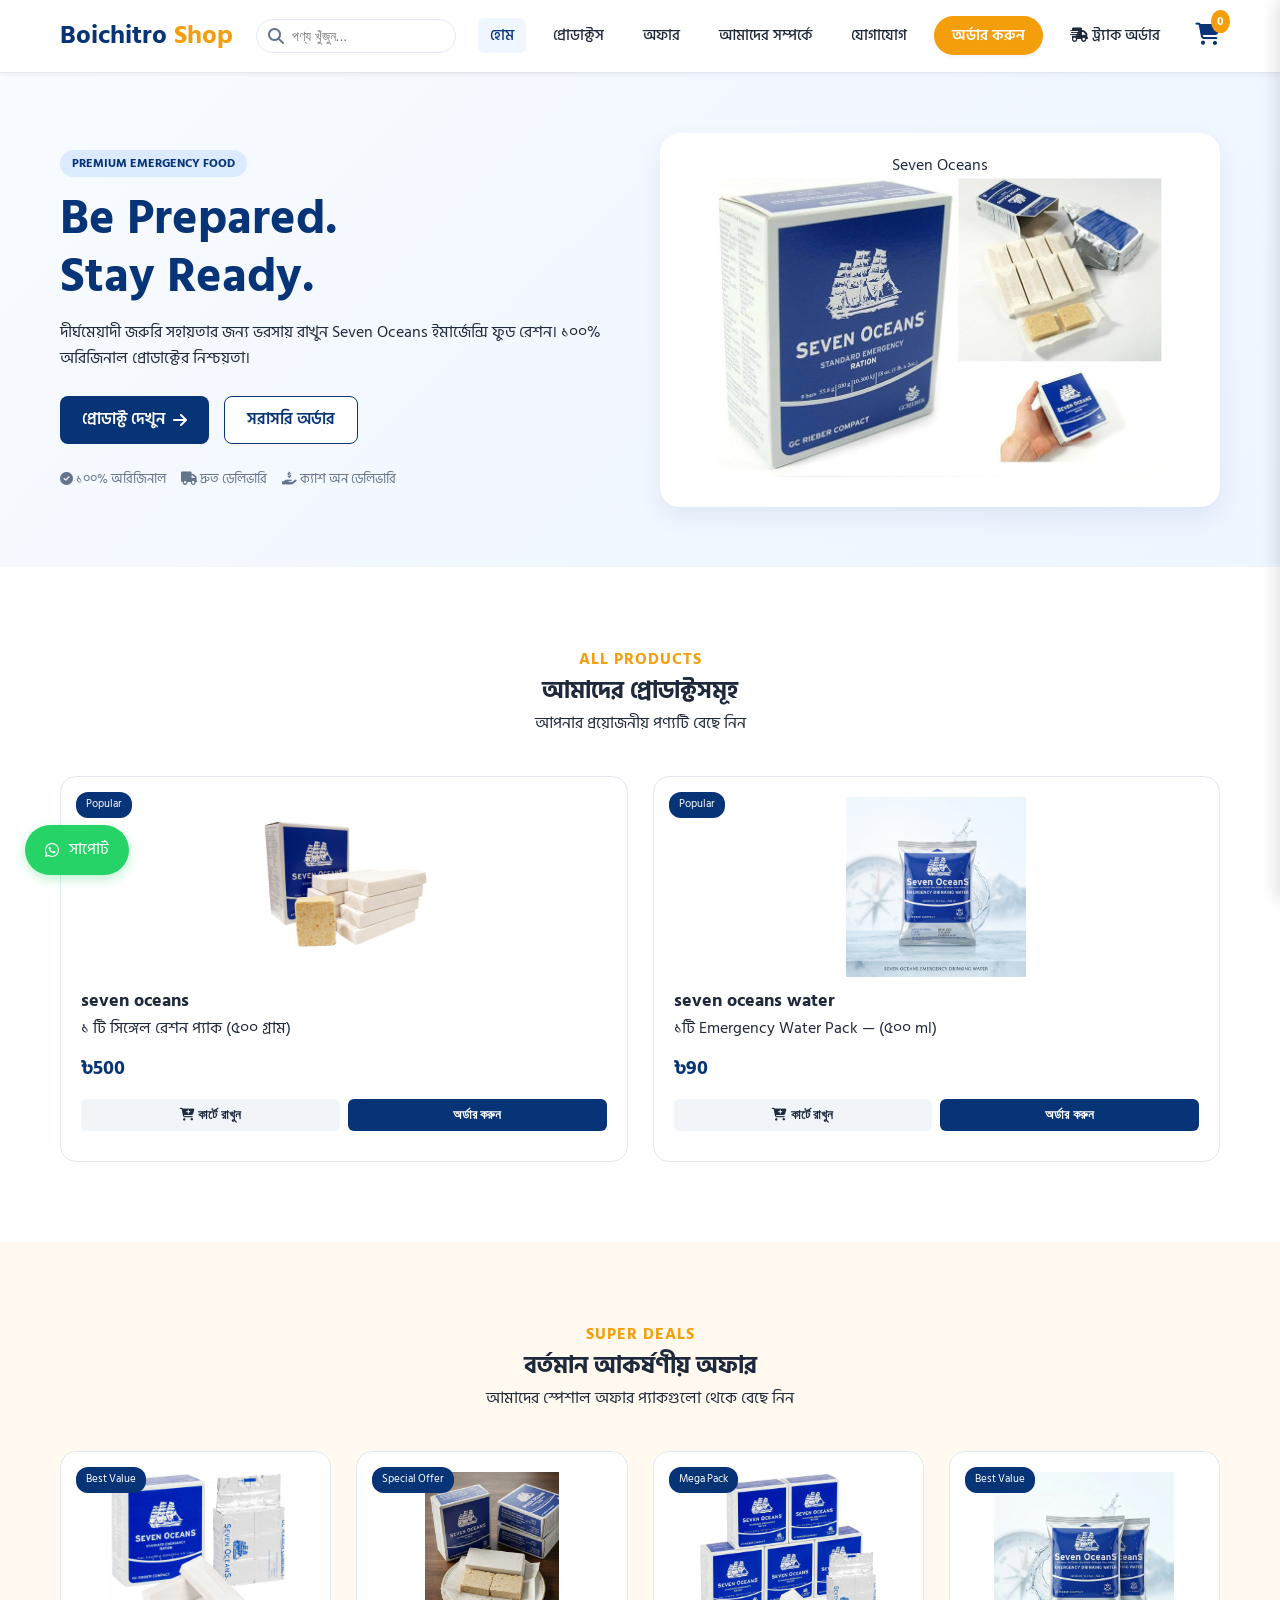
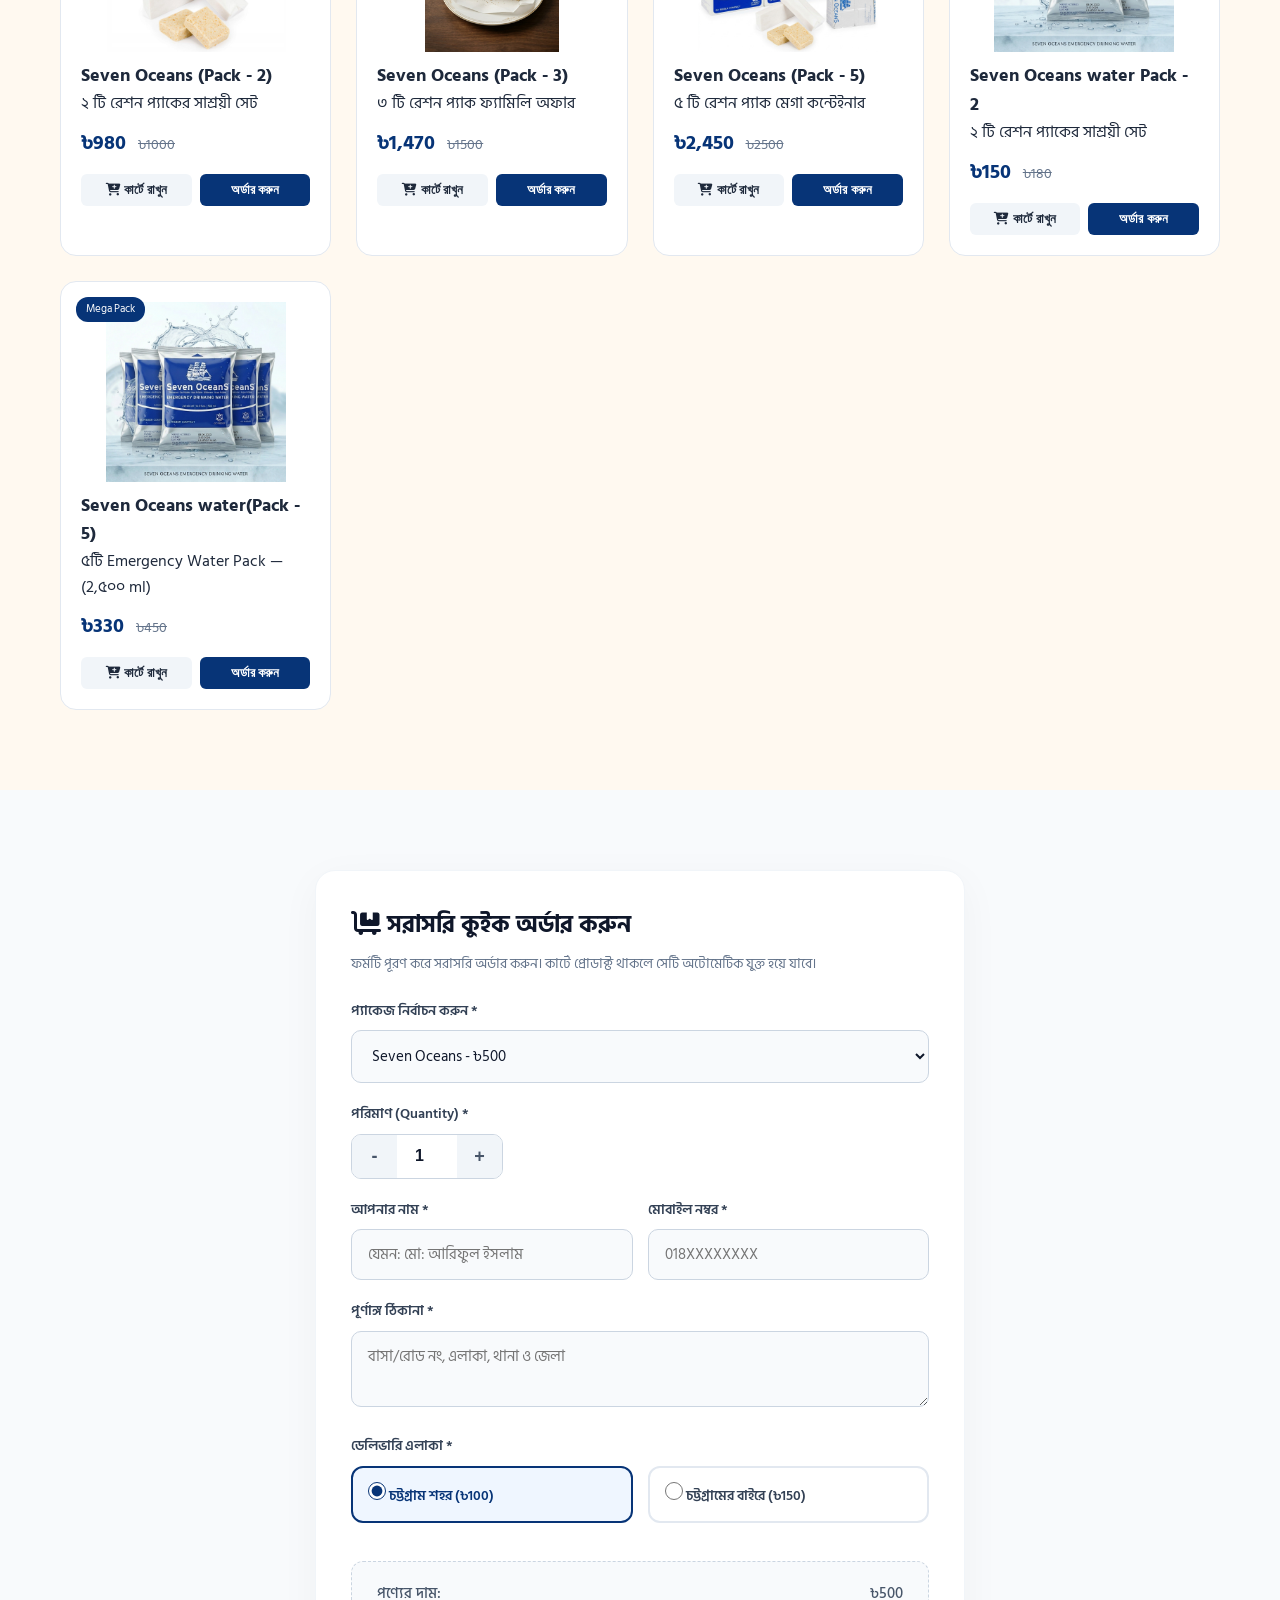
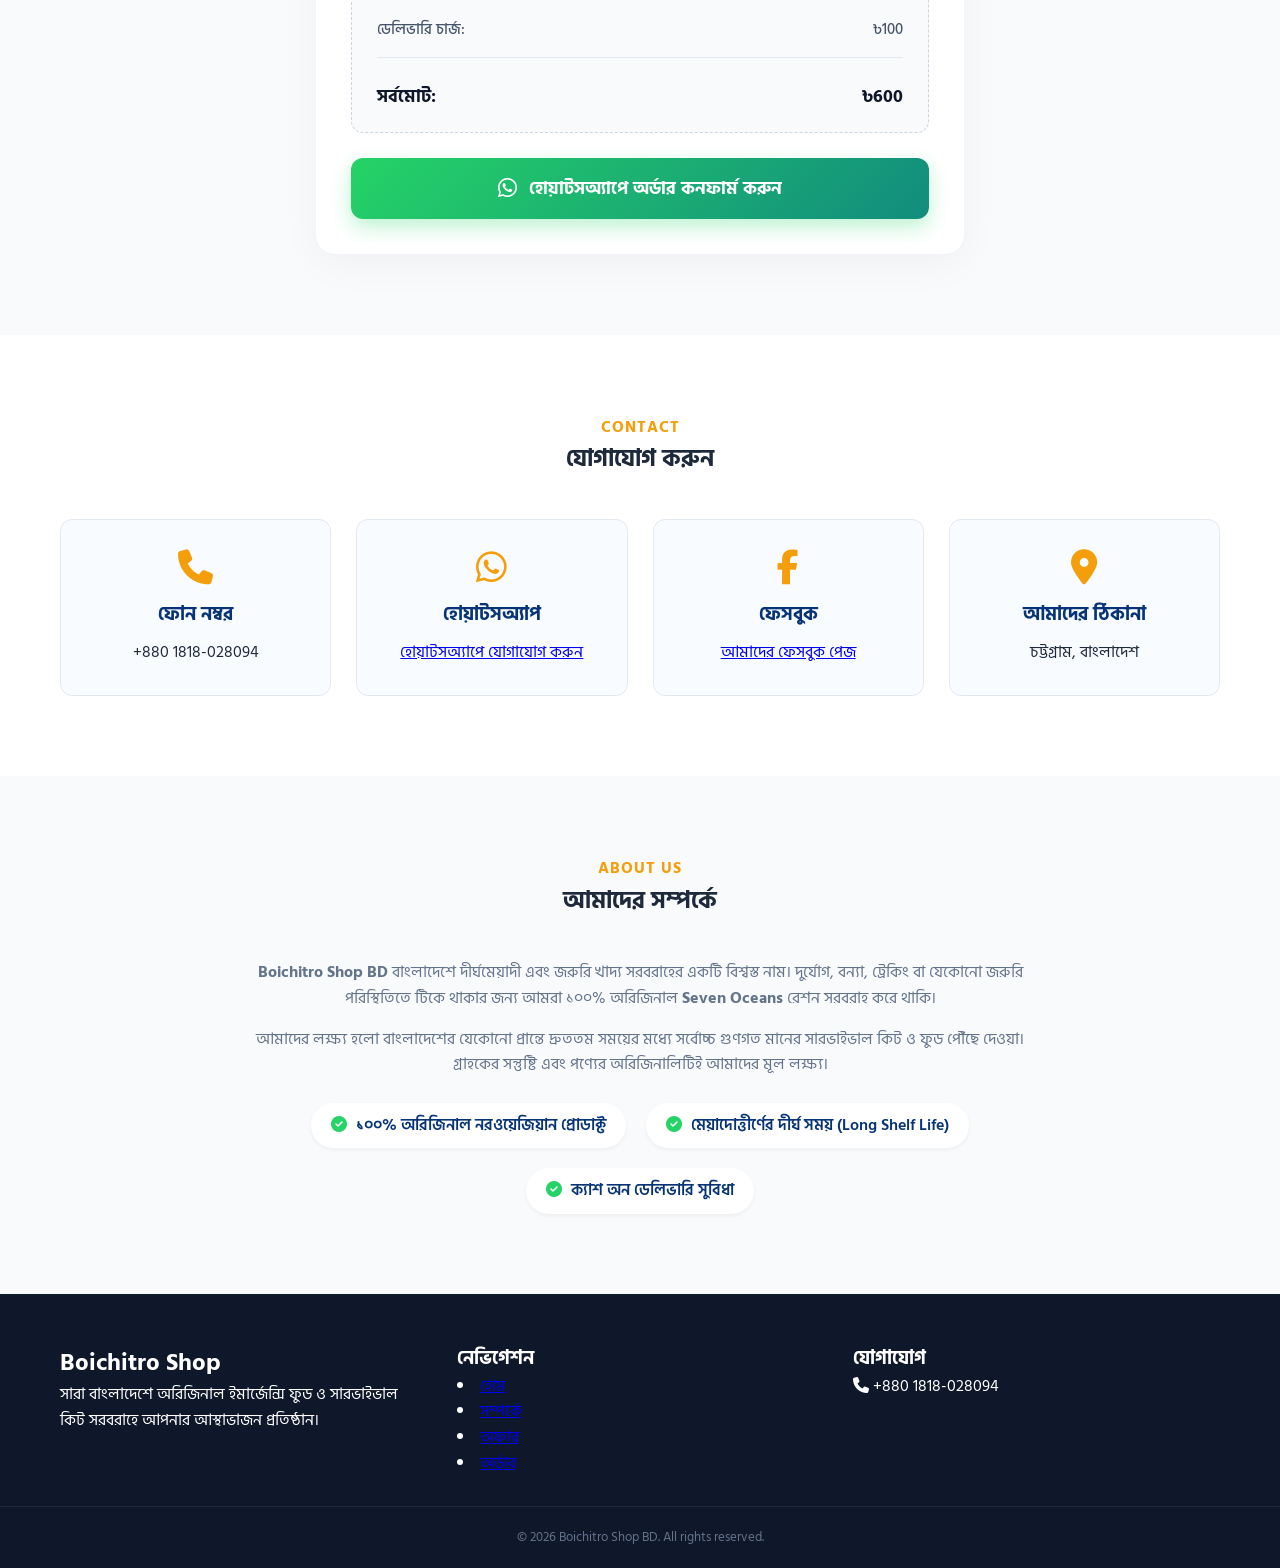
==== index.html @ 6ebee3ed "Add files via upload" ====
<!DOCTYPE html>
<html lang="bn">
<head>
    <!-- Favicon (ব্রাউজার ট্যাব আইকন) -->
    <link rel="icon" type="image/png" href="image/favicon.png">

    <meta charset="UTF-8">
    <meta name="viewport" content="width=device-width, initial-scale=1.0">
    <title>Boichitro Shop BD | Premium Emergency Food Rations</title>
    
    <link rel="preconnect" href="https://fonts.googleapis.com">
    <link rel="preconnect" href="https://fonts.gstatic.com" crossorigin>
    <link href="https://fonts.googleapis.com/css2?family=Hind+Siliguri:wght@400;500;600;700&family=Poppins:wght@400;500;600;700&display=swap" rel="stylesheet">
    <link rel="stylesheet" href="https://cdnjs.cloudflare.com/ajax/libs/font-awesome/6.4.0/css/all.min.css">
    
    <link rel="stylesheet" href="style.css">
    <script src="script.js" defer></script>
</head>
<body>



    <!-- Header / Navbar -->
    <header class="header">
        <div class="container header-container">
            <div class="logo">
                <a href="#home">Boichitro <span>Shop</span></a>
            </div>

            

            <div class="search-box">
                <i class="fa-solid fa-magnifying-glass"></i>
                <input type="text" id="searchInput" placeholder="পণ্য খুঁজুন...">
            </div>

            <nav class="navbar" id="navbar">
                <a href="#home" class="nav-link active">হোম</a>
                <a href="#products" class="nav-link">প্রোডাক্টস</a>
                <a href="#offers" class="nav-link">অফার</a> <!-- NEW MENU ADDED -->
                <a href="#about" class="nav-link">আমাদের সম্পর্কে</a>
                <a href="#contact" class="nav-link">যোগাযোগ</a>
                <a href="#order" class="nav-link highlight">অর্ডার করুন</a>
                <a href="#" id="trackNavBtn" class="nav-link"><i class="fa-solid fa-truck-fast"></i> ট্র্যাক অর্ডার</a>
            </nav>

            <div class="header-actions">
                <div class="cart-icon" id="cartIcon">
                    <i class="fa-solid fa-cart-shopping"></i>
                    <span class="cart-badge" id="cartBadge">0</span>
                </div>
                <button class="mobile-toggle" id="menuBtn">
                    <i class="fa-solid fa-bars"></i>
                </button>
            </div>
        </div>
    </header>






    <!-- Hero Section -->
    <section id="home" class="hero-section">
        <div class="container hero-container">
            <div class="hero-text">
                <span class="badge badge-primary">PREMIUM EMERGENCY FOOD</span>
                <h1>Be Prepared.<br>Stay Ready.</h1>
                <p>দীর্ঘমেয়াদী জরুরি সহায়তার জন্য ভরসায় রাখুন Seven Oceans ইমার্জেন্সি ফুড রেশন। ১০০% অরিজিনাল প্রোডাক্টের নিশ্চয়তা।</p>
                
                <div class="hero-btns">
                    <a href="#products" class="btn btn-primary">প্রোডাক্ট দেখুন <i class="fa-solid fa-arrow-right"></i></a>
                    <a href="#order" class="btn btn-secondary">সরাসরি অর্ডার</a>
                </div>
                <div class="hero-features">
                    <div class="feature-tag"><i class="fa-solid fa-circle-check"></i> ১০০% অরিজিনাল</div>
                    <div class="feature-tag"><i class="fa-solid fa-truck"></i> দ্রুত ডেলিভারি</div>
                    <div class="feature-tag"><i class="fa-solid fa-hand-holding-dollar"></i> ক্যাশ অন ডেলিভারি</div>
                </div>
            </div>
            <div class="hero-slider-box">
                <div class="slider-wrapper">
                    <span class="product-tag">Seven Oceans</span>
                    <img src="image/Seven Oceans2.jpg" alt="Seven Oceans Emergency Food" id="sliderImg">
                </div>
            </div>
        </div>
    </section>








    <!-- Products Section -->
    <section id="products" class="products-section">
        <div class="container">
            <div class="section-title">
                <span class="sub-title">ALL PRODUCTS</span>
                <h2>আমাদের প্রোডাক্টসমূহ</h2>
                <p>আপনার প্রয়োজনীয় পণ্যটি বেছে নিন</p>
            </div>

            <div class="products-grid" id="productsGrid">



                <!-- Original Products -->
            
                <div class="product-card" data-id="1" data-name=" Seven Oceans " data-price="500">
                    <span class="card-badge">Popular</span>

                    <div class="product-img">
                        <img src="image/Seven Oceans.jpg" alt="Pack 1">
                    </div>
            
                    <div class="product-details">
                        <h3>seven oceans </h3>
                        <p class="desc"> ১ টি সিঙ্গেল রেশন প্যাক (৫০০ গ্রাম)</p>

                        <div class="price-box">
                            <span class="price">৳500</span>
                        </div>

                        <div class="card-actions">
                            <button class="btn-add-cart"><i class="fa-solid fa-cart-plus"></i> কার্টে রাখুন</button>
                            <button class="btn-buy-now">অর্ডার করুন</button>
                        </div>

                    </div>
                </div> 
            




                <!-- ১. data-price="এখানে দাম দিন" (এটি কোড বোঝার জন্য) -->
                <div class="product-card" data-id="5" data-name="seven oceans water" data-price="90">


                    <span class="card-badge">Popular</span>
                    <div class="product-img">
                    <img src="image/Seven_Oceans_emergency_water.jpeg" alt="Pack 1">
                    </div>

                
                    <div class="product-details">
                        <h3>seven oceans water</h3>
                        <p class="desc"> ১টি Emergency Water Pack — (৫০০ ml) </p>
                        <div class="price-box">

                     
                    
                    <div class="price-box">
                        <!-- ২. এখানে দাম দিন (এটি কাস্টমার দেখবে) -->
                        <span class="price">৳90</span> 
                    </div>

                    <div class="card-actions">
                            <button class="btn-add-cart"><i class="fa-solid fa-cart-plus"></i> কার্টে রাখুন</button>
                            <button class="btn-buy-now">অর্ডার করুন</button>
                    </div>
            
                </div>



            </div>
        </div>
    </section>







    <!-- NEW SECTION: OFFERS -->
    <section id="offers" class="products-section offers-bg">
        <div class="container">
            <div class="section-title">
                <span class="sub-title">SUPER DEALS</span>
                <h2>বর্তমান আকর্ষণীয় অফার</h2>
                <p>আমাদের স্পেশাল অফার প্যাকগুলো থেকে বেছে নিন</p>
            </div>
            
            <div class="products-grid">




              <!-- Pack 2 -->
                <div class="product-card" data-id="2" data-name="Seven Oceans (Pack - 2)" data-price="980">
                    <span class="card-badge badge-sale">Best Value</span>
                    <div class="product-img">
                        <img src="image/Seven Oceans1.jpg" alt="Pack 2">
                    </div>
                    <div class="product-details">
                        <h3>Seven Oceans (Pack - 2)</h3>
                        <p class="desc">২ টি রেশন প্যাকের সাশ্রয়ী সেট</p>
                        <div class="price-box">
                            <span class="price">৳980</span>
                            <span class="old-price">৳1000</span>
                        </div>
                        <div class="card-actions">
                            <button class="btn-add-cart"><i class="fa-solid fa-cart-plus"></i> কার্টে রাখুন</button>
                            <button class="btn-buy-now">অর্ডার করুন</button>
                        </div>
                    </div>
                </div>


                  <!-- Pack 3 -->
                <div class="product-card" data-id="3" data-name="Seven Oceans (Pack - 3)" data-price="1470">
                    <span class="card-badge">Special Offer</span>
                    <div class="product-img">
                        <img src="image/Seven Oceans3.jpeg" alt="Pack 3">
                    </div>
                    <div class="product-details">
                        <h3>Seven Oceans (Pack - 3)</h3>
                        <p class="desc">৩ টি রেশন প্যাক ফ্যামিলি অফার</p>
                        <div class="price-box">
                            <span class="price">৳1,470</span>
                            <span class="old-price">৳1500</span>
                        </div>
                        <div class="card-actions">
                            <button class="btn-add-cart"><i class="fa-solid fa-cart-plus"></i> কার্টে রাখুন</button>
                            <button class="btn-buy-now">অর্ডার করুন</button>
                        </div>
                    </div>
                </div>



                    <!-- Pack 5 -->
                <div class="product-card" data-id="4" data-name="Seven Oceans (Pack - 5)" data-price="2450">
                    <span class="card-badge badge-mega">Mega Pack</span>
                    <div class="product-img">
                        <img src="image/Seven Oceans(Pack - 5).jpeg" alt="Pack 5">
                    </div>
                    <div class="product-details">
                        <h3>Seven Oceans (Pack - 5)</h3>
                        <p class="desc">৫ টি রেশন প্যাক মেগা কন্টেইনার</p>
                        <div class="price-box">
                            <span class="price">৳2,450</span>
                            <span class="old-price">৳2500</span>
                        </div>
                        <div class="card-actions">
                            <button class="btn-add-cart"><i class="fa-solid fa-cart-plus"></i> কার্টে রাখুন</button>
                            <button class="btn-buy-now">অর্ডার করুন</button>
                        </div>
                    </div>
                </div>






                <!-- watar Pack 2 -->
                <div class="product-card" data-id="2" data-name="Seven Oceans water (Pack - 2)" data-price="150">
                    <span class="card-badge badge-sale">Best Value</span>
                    <div class="product-img">
                        <img src="image/Seven Oceans water Pack - 2.jpeg" alt="Pack 2">
                    </div>
                    <div class="product-details">
                        <h3>Seven Oceans water Pack - 2</h3>
                        <p class="desc">২ টি রেশন প্যাকের সাশ্রয়ী সেট</p>
                        <div class="price-box">
                            <span class="price">৳150</span>
                            <span class="old-price">৳180</span>
                        </div>
                        <div class="card-actions">
                            <button class="btn-add-cart"><i class="fa-solid fa-cart-plus"></i> কার্টে রাখুন</button>
                            <button class="btn-buy-now">অর্ডার করুন</button>
                        </div>
                    </div>
                </div>
                



                  <!-- water Pack 5 -->
                <div class="product-card" data-id="4" data-name="Seven Oceans water(Pack - 5)" data-price="330">
                    <span class="card-badge badge-mega">Mega Pack</span>
                    <div class="product-img">
                        <img src="image/Seven Oceans water(Pack - 5).jpeg" alt="Pack 5">
                    </div>
                    <div class="product-details">
                        <h3>Seven Oceans water(Pack - 5)</h3>
                        <p class="desc">৫টি Emergency Water Pack — (2,৫০০ ml)</p>
                        <div class="price-box">
                            <span class="price">৳330</span>
                            <span class="old-price">৳450</span>
                        </div>
                        <div class="card-actions">
                            <button class="btn-add-cart"><i class="fa-solid fa-cart-plus"></i> কার্টে রাখুন</button>
                            <button class="btn-buy-now">অর্ডার করুন</button>
                        </div>
                    </div>
                </div>

          
                 
                

                
            </div>
        </div>
    </section>





    

    <!-- Order Section -->
    <section id="order" class="order-section">
        <div class="container">
            <div class="order-card">
                <h2><i class="fa-solid fa-cart-flatbed"></i> সরাসরি কুইক অর্ডার করুন</h2>
                <p>ফর্মটি পূরণ করে সরাসরি অর্ডার করুন। কার্টে প্রোডাক্ট থাকলে সেটি অটোমেটিক যুক্ত হয়ে যাবে।</p>

                <form id="orderForm" class="order-form">
                    <div class="form-group" id="singleProductSelectDiv">
                        <label for="productSelect">প্যাকেজ নির্বাচন করুন *</label>
                    <select id="productSelect" class="form-control">
                    <!-- জাভাস্ক্রিপ্ট স্বয়ংক্রিয়ভাবে প্রোডাক্ট সেকশন থেকে এখানে অপশনগুলো নিয়ে আসবে -->
                    </select>
                    </div>

                    <div class="form-group" id="singleQtyDiv">
                        <label>পরিমাণ (Quantity) *</label>
                        <div class="quantity-control">
                            <button type="button" id="qtyMinus" class="qty-btn">-</button>
                            <input type="number" id="orderQty" value="1" min="1" readonly>
                            <button type="button" id="qtyPlus" class="qty-btn">+</button>
                        </div>
                    </div>

                    <div class="form-grid">
                        <div class="form-group">
                            <label for="custName">আপনার নাম *</label>
                            <input type="text" id="custName" class="form-control" placeholder="যেমন: মো: আরিফুল ইসলাম" required>
                        </div>
                        <div class="form-group">
                            <label for="custPhone">মোবাইল নম্বর *</label>
                            <input type="tel" id="custPhone" class="form-control" placeholder="018XXXXXXXX" pattern="[0-9]{11}" required>
                        </div>
                    </div>

                    <div class="form-group">
                        <label for="custAddress">পূর্ণাঙ্গ ঠিকানা *</label>
                        <textarea id="custAddress" class="form-control" rows="2" placeholder="বাসা/রোড নং, এলাকা, থানা ও জেলা" required></textarea>
                    </div>

                    <div class="form-group">
                        <label>ডেলিভারি এলাকা *</label>
                        <div class="radio-group">
                            <label class="radio-label">
                                <input type="radio" name="deliveryCharge" value="100" checked> চট্টগ্রাম শহর (৳100)
                            </label>
                            <label class="radio-label">
                                <input type="radio" name="deliveryCharge" value="150"> চট্টগ্রামের বাইরে (৳150)
                            </label>
                        </div>
                    </div>

                    <div class="order-summary-box">
                        <div class="summary-row">
                            <span>পণ্যের দাম:</span>
                            <span id="subtotalPrice">৳0</span>
                        </div>
                        <div class="summary-row">
                            <span>ডেলিভারি চার্জ:</span>
                            <span id="deliveryPrice">৳100</span>
                        </div>
                        <hr>
                        <div class="summary-row total">
                            <span>সর্বমোট:</span>
                            <span id="finalTotalPrice">৳0</span>
                        </div>
                    </div>

                    <button type="submit" class="btn btn-submit-order">
                        <i class="fa-brands fa-whatsapp"></i> হোয়াটসঅ্যাপে অর্ডার কনফার্ম করুন
                    </button>
                </form>
            </div>
        </div>
    </section>










    <!-- Contact Section -->
    <section id="contact" class="contact-section">
        <div class="container">
            <div class="section-title">
                <span class="sub-title">CONTACT</span>
                <h2>যোগাযোগ করুন</h2>
            </div>

            <div class="contact-grid">


                
                <div class="contact-box">
                    <i class="fa-solid fa-phone"></i>
                    <h3>ফোন নম্বর</h3>
                    <p>+880 1818-028094</p>
                </div>

                <div class="contact-box">
                    <i class="fa-brands fa-whatsapp"></i>
                    <h3>হোয়াটসঅ্যাপ</h3>
                    <a href="https://wa.me/8801818028094" target="_blank" rel="noopener noreferrer">হোয়াটসঅ্যাপে যোগাযোগ করুন</a>
                </div>


                <div class="contact-box">
                    <i class="fa-brands fa-facebook-f"></i>
                    <h3>ফেসবুক</h3>
                    <p>
                    <a href="https://www.facebook.com/boichitrobdshop" target="_blank" rel="noopener noreferrer">আমাদের ফেসবুক পেজ </a>
                    </p>
                </div>

                <div class="contact-box">
                    <i class="fa-solid fa-location-dot"></i>
                    <h3>আমাদের ঠিকানা</h3>
                    <p>চট্টগ্রাম, বাংলাদেশ</p>
                </div>



            </div>
        </div>
    </section>






        <!-- About Us Section -->
    <section id="about" class="about-section">
        <div class="container">
            <div class="section-title">
                <span class="sub-title">ABOUT US</span>
                <h2>আমাদের সম্পর্কে</h2>
            </div>
            <div class="about-content">
                <div class="about-text">
                    <p><strong>Boichitro Shop BD</strong> বাংলাদেশে দীর্ঘমেয়াদী এবং জরুরি খাদ্য সরবরাহের একটি বিশ্বস্ত নাম। দুর্যোগ, বন্যা, ট্রেকিং বা যেকোনো জরুরি পরিস্থিতিতে টিকে থাকার জন্য আমরা ১০০% অরিজিনাল <strong>Seven Oceans</strong> রেশন সরবরাহ করে থাকি।</p>
                    <p>আমাদের লক্ষ্য হলো বাংলাদেশের যেকোনো প্রান্তে দ্রুততম সময়ের মধ্যে সর্বোচ্চ গুণগত মানের সারভাইভাল কিট ও ফুড পৌঁছে দেওয়া। গ্রাহকের সন্তুষ্টি এবং পণ্যের অরিজিনালিটিই আমাদের মূল লক্ষ্য।</p>
                    <ul class="about-list">
                        <li><i class="fa-solid fa-check-circle"></i> ১০০% অরিজিনাল নরওয়েজিয়ান প্রোডাক্ট</li>
                        <li><i class="fa-solid fa-check-circle"></i> মেয়াদোত্তীর্ণের দীর্ঘ সময় (Long Shelf Life)</li>
                        <li><i class="fa-solid fa-check-circle"></i> ক্যাশ অন ডেলিভারি সুবিধা</li>
                    </ul>
                </div>
            </div>
        </div>
    </section>








    <!-- Slide-out Cart Drawer -->
    <div class="cart-drawer" id="cartDrawer">
        <div class="cart-header">
            <h3><i class="fa-solid fa-cart-shopping"></i> আপনার কার্ট</h3>
            <button class="close-drawer" id="closeCart"> &times;</button>
        </div>
        <div class="cart-body" id="cartItemsContainer">
            <!-- Items injected by JS -->
        </div>
        <div class="cart-footer">
            <div class="cart-total">
                <span>মোট বিল:</span>
                <strong id="cartTotal">৳0</strong>
            </div>
            <button class="btn btn-primary btn-block" id="checkoutBtn">অর্ডার কনফার্ম করতে যান</button>
        </div>
    </div>
    <div class="drawer-overlay" id="drawerOverlay"></div>

    <!-- Mobile Bottom Navigation (App-like) -->
   <!-- Mobile Bottom Navigation (App-like) -->
    <nav class="mobile-bottom-nav">
        <a href="#home" class="mobile-nav-item active">
            <i class="fa-solid fa-house"></i>
            <span>হোম</span>
        </a>
        <a href="#products" class="mobile-nav-item">
            <i class="fa-solid fa-box-open"></i>
            <span>প্রোডাক্ট</span>
        </a>
        <a href="#offers" class="mobile-nav-item">
            <i class="fa-solid fa-tags"></i>
            <span>অফার</span>
        </a>
        <!-- কার্ট বাটনটিকে অন্যগুলোর মতো করা হয়েছে -->
        <a href="javascript:void(0)" class="mobile-nav-item cart-trigger" id="mobileCartBtn">
            <div class="cart-icon-wrapper">
                <i class="fa-solid fa-bag-shopping"></i>
                <span class="cart-badge" id="mobileCartBadge">0</span>
            </div>
            <span>কার্ট</span>
        </a>
        <a href="#order" class="mobile-nav-item">
            <i class="fa-solid fa-clipboard-check"></i>
            <span>অর্ডার</span>
        </a>
        <a href="#contact" class="mobile-nav-item">
            <i class="fa-solid fa-headset"></i>
            <span>সাপোর্ট</span>
        </a>
    </nav>





    <!-- Tracking Modal -->
    <div class="modal" id="trackingModal">
        <div class="modal-content">
            <button class="close-modal" id="closeTracking">& times;</button>
            <h2><i class="fa-solid fa-magnifying-glass-location"></i> অর্ডার ট্র্যাক করুন</h2>
            <div class="track-form">
                <input type="text" id="trackInput" placeholder="01818028094">
                <button id="trackSearchBtn" class="btn btn-primary">খুঁজুন</button>
            </div>
            <div class="track-result" id="trackResult"></div>
        </div>
    </div>

    <!-- WhatsApp Float -->
    <a href="https://wa.me/8801818028094" target="_blank" class="whatsapp-float">
        <i class="fa-brands fa-whatsapp"></i>
        <span>সাপোর্ট</span>
    </a>




    <!-- Footer -->
    <footer class="footer">
        <div class="container footer-grid">
            <div class="footer-box">
                <h2>Boichitro <span>Shop</span></h2>
                <p>সারা বাংলাদেশে অরিজিনাল ইমার্জেন্সি ফুড ও সারভাইভাল কিট সরবরাহে আপনার আস্থাভাজন প্রতিষ্ঠান।</p>
            </div>
            <div class="footer-box">
                <h3>নেভিগেশন</h3>
                <li><a href="#home">হোম</a></li>
                <li><a href="#about">সম্পর্কে</a></li>
                <li><a href="#offers">অফার</a></li>
                <li><a href="#order">অর্ডার</a></li>
            </div>
            <div class="footer-box">
                <h3>যোগাযোগ</h3>
                <p><i class="fa-solid fa-phone"></i> +880 1818-028094</p>
            </div>
        </div>
        <div class="copyright">
            © 2026 Boichitro Shop BD. All rights reserved.
        </div>
    </footer>

</body>
</html>
---- style.css ----
/* ==========================================================================
   GLOBAL & RESET STYLES
   ========================================================================== */
:root {
    --primary-color: #073477;
    --primary-hover: #052454;
    --secondary-color: #f59e0b;
    --secondary-hover: #d97706;
    --text-dark: #1e293b;
    --text-muted: #64748b;
    --bg-light: #f8fafc;
    --white: #ffffff;
    --border-color: #e2e8f0;
    --shadow-sm: 0 2px 4px rgba(0, 0, 0, 0.05);
    --shadow-md: 0 10px 25px rgba(7, 52, 119, 0.08);
    --transition: all 0.3s ease;
}

* {
    margin: 0;
    padding: 0;
    box-sizing: border-box;
    scroll-behavior: smooth;
}

body {
    font-family: 'Hind Siliguri', 'Poppins', sans-serif;
    color: var(--text-dark);
    background-color: #fff;
    line-height: 1.6;
}

.container {
    max-width: 1200px;
    margin: 0 auto;
    padding: 0 20px;
}

.countdown span {
    font-weight: bold;
    color: var(--secondary-color);
}

/* Header */
.header {
    position: sticky;
    top: 0;
    z-index: 1000;
    background: rgba(255, 255, 255, 0.95);
    backdrop-filter: blur(10px);
    box-shadow: var(--shadow-sm);
    border-bottom: 1px solid var(--border-color);
}

/* Header Container Fix */
.header-container {
    display: flex;
    justify-content: space-between;
    align-items: center;
    padding: 15px 20px;
    gap: 9px; /* লোগো, সার্চ এবং মেনুর মাঝে পর্যাপ্ত দূরত্ব */
}

/* Search Box Refinement */
.search-box {
    position: relative;
    flex: 0 1 200px; /* স্ক্রিন ছোট হলে সার্চ বক্স নিজে থেকেই একটু ছোট হয়ে জায়গা ছেড়ে দিবে */
    min-width: 150px;
}

.search-box input {
    width: 100%;
    padding: 8px 15px 8px 35px;
    border: 1.5px solid var(--border-color);
    border-radius: 20px;
    outline: none;
    font-size: 14px;
    transition: var(--transition);
}

.search-box input:focus {
    border-color: var(--primary-color);
    box-shadow: 0 0 0 3px rgba(7, 52, 119, 0.1); /* ক্লিক করলে সুন্দর একটি গ্লো ইফেক্ট আসবে */
}

/* Navbar & Menu Items */
.navbar {
    display: flex;
    align-items: center;
    gap: 8px; /* গাদাগাদি এড়াতে গ্যাপ অপটিমাইজ করা হলো */
}

.nav-link {
    text-decoration: none;
    color: var(--text-dark);
    font-weight: 500;
    font-size: 14.5px; /* ফন্ট সাইজ একটু মানানসই করা হলো */
    padding: 8px 12px;
    border-radius: 6px;
    white-space: nowrap; /* মেনুর লেখা কোনোভাবেই ভেঙে দুই লাইনে যাবে না */
    transition: var(--transition);
}

.nav-link:hover, .nav-link.active {
    color: var(--primary-color);
    background: #eff6ff;
}

/* Order Now Highlight Button */
.nav-link.highlight {
    background: var(--secondary-color);
    color: var(--white);
    padding: 8px 18px;
    border-radius: 25px; /* একটু রাউন্ডেড বাটন শেপ দেওয়া হলো */
    font-weight: 600;
    box-shadow: var(--shadow-sm);
}

.nav-link.highlight:hover {
    background: var(--secondary-hover);
    color: var(--white);
    transform: translateY(-2px); /* হোভার করলে হালকা উপরে উঠবে */
}

/* Header Actions (Cart) */
.header-actions {
    display: flex;
    align-items: center;
    gap: 15px;
    flex-shrink: 0; /* কার্ট আইকন যেন চেপে না যায় */
}

.logo a {
    font-size: 26px;
    font-weight: 700;
    color: var(--primary-color);
    text-decoration: none;
}

.logo span {
    color: var(--secondary-color);
}

.search-box {
    position: relative;
    width: 250px;
}

.search-box input {
    width: 100%;
    padding: 8px 15px 8px 35px;
    border: 1px solid var(--border-color);
    border-radius: 20px;
    outline: none;
    font-size: 14px;
}

.search-box i {
    position: absolute;
    left: 12px;
    top: 50%;
    transform: translateY(-50%);
    color: var(--text-muted);
}

.navbar {
    display: flex;
    gap: 15px;
}

.nav-link {
    text-decoration: none;
    color: var(--text-dark);
    font-weight: 500;
    padding: 6px 12px;
    border-radius: 6px;
    transition: var(--transition);
}

.nav-link:hover, .nav-link.active {
    color: var(--primary-color);
    background: #eff6ff;
}

.nav-link.highlight {
    background: var(--secondary-color);
    color: var(--white);
}

.header-actions {
    display: flex;
    align-items: center;
    gap: 15px;
}

.cart-icon {
    position: relative;
    font-size: 22px;
    color: var(--primary-color);
    cursor: pointer;
}

.cart-badge {
    position: absolute;
    top: -8px;
    right: -10px;
    background: var(--secondary-color);
    color: var(--white);
    font-size: 12px;
    font-weight: bold;
    padding: 2px 6px;
    border-radius: 50%;
}

.mobile-toggle {
    display: none;
    background: none;
    border: none;
    font-size: 24px;
    color: var(--primary-color);
    cursor: pointer;
}

/* Buttons & Badges */
.btn {
    display: inline-flex;
    align-items: center;
    gap: 8px;
    padding: 10px 22px;
    border-radius: 8px;
    font-weight: 600;
    border: none;
    cursor: pointer;
    text-decoration: none;
    transition: var(--transition);
}

.btn-primary {
    background: var(--primary-color);
    color: var(--white);
}

.btn-primary:hover {
    background: var(--primary-hover);
}

.btn-secondary {
    background: var(--white);
    color: var(--primary-color);
    border: 1px solid var(--primary-color);
}

.badge {
    padding: 4px 12px;
    border-radius: 20px;
    font-size: 12px;
    font-weight: bold;
}

.badge-primary {
    background: #dbeafe;
    color: var(--primary-color);
}

/* Hero Section */
.hero-section {
    padding: 60px 0;
    background: linear-gradient(135deg, #f8fbff 0%, #edf5ff 100%);
}

.hero-container {
    display: grid;
    grid-template-columns: 1fr 1fr;
    gap: 40px;
    align-items: center;
}

.hero-text h1 {
    font-size: 48px;
    color: var(--primary-color);
    margin: 15px 0;
    line-height: 1.2;
}

.hero-btns {
    display: flex;
    gap: 15px;
    margin: 25px 0;
}

.hero-features {
    display: flex;
    gap: 15px;
    flex-wrap: wrap;
    font-size: 13px;
    color: var(--text-muted);
}

.hero-slider-box {
    position: relative;
    background: var(--white);
    padding: 20px;
    border-radius: 20px;
    box-shadow: var(--shadow-md);
}

.slider-wrapper {
    position: relative;
    text-align: center;
}

.slider-wrapper img {
    max-width: 100%;
    height: 300px;
    object-fit: contain;
}

/* Products Section */
.products-section {
    padding: 80px 0;
}

/* NEW: Background color for offers section */
.offers-bg {
    background-color: #fff9f0;
}

.section-title {
    text-align: center;
    margin-bottom: 40px;
}

.sub-title {
    color: var(--secondary-color);
    font-weight: bold;
    letter-spacing: 1px;
}

.products-grid {
    display: grid;
    grid-template-columns: repeat(auto-fit, minmax(260px, 1fr));
    gap: 25px;
}

.product-card {
    position: relative;
    background: var(--white);
    border: 1px solid var(--border-color);
    border-radius: 16px;
    overflow: hidden;
    padding: 20px;
    transition: var(--transition);
}

.product-card:hover {
    transform: translateY(-5px);
    box-shadow: var(--shadow-md);
}

.card-badge {
    position: absolute;
    top: 15px;
    left: 15px;
    background: var(--primary-color);
    color: var(--white);
    padding: 4px 10px;
    border-radius: 12px;
    font-size: 11px;
}

.product-img {
    height: 180px;
    display: flex;
    align-items: center;
    justify-content: center;
}

.product-img img {
    max-height: 100%;
    max-width: 100%;
    object-fit: contain;
}

.product-details h3 {
    font-size: 18px;
    margin-top: 10px;
}

.price-box {
    margin: 10px 0;
}

.price {
    font-size: 20px;
    font-weight: bold;
    color: var(--primary-color);
}

.old-price {
    text-decoration: line-through;
    color: var(--text-muted);
    font-size: 14px;
    margin-left: 8px;
}

.card-actions {
    display: flex;
    gap: 8px;
    margin-top: 15px;
}

.btn-add-cart, .btn-buy-now {
    flex: 1;
    padding: 8px;
    border-radius: 6px;
    border: none;
    font-weight: 600;
    cursor: pointer;
    font-size: 13px;
}

.btn-add-cart {
    background: #f1f5f9;
    color: var(--text-dark);
}

.btn-buy-now {
    background: var(--primary-color);
    color: var(--white);
}



/* Order Section */
.order-section {
    padding: 80px 0;
    background: var(--bg-light);
}

.order-card {
    max-width: 650px;
    margin: 0 auto;
    background: var(--white);
    padding: 30px;
    border-radius: 20px;
    box-shadow: var(--shadow-md);
}

.order-form .form-group {
    margin-bottom: 18px;
}

.form-control {
    width: 100%;
    padding: 10px 14px;
    border: 1px solid var(--border-color);
    border-radius: 8px;
    outline: none;
    font-size: 14px;
}

.form-grid {
    display: grid;
    grid-template-columns: 1fr 1fr;
    gap: 15px;
}

.quantity-control {
    display: inline-flex;
    align-items: center;
    border: 1px solid var(--border-color);
    border-radius: 8px;
}

.qty-btn {
    width: 35px;
    height: 35px;
    background: #f1f5f9;
    border: none;
    font-weight: bold;
    cursor: pointer;
}

.quantity-control input {
    width: 45px;
    text-align: center;
    border: none;
    font-weight: bold;
}

.order-summary-box {
    background: #f8fafc;
    padding: 15px;
    border-radius: 10px;
    margin: 20px 0;
}

.summary-row {
    display: flex;
    justify-content: space-between;
    margin-bottom: 8px;
}

.summary-row.total {
    font-size: 18px;
    font-weight: bold;
    color: var(--primary-color);
}

.btn-submit-order {
    width: 100%;
    background: #25d366;
    color: var(--white);
    padding: 14px;
    font-size: 16px;
    border-radius: 8px;
    border: none;
    cursor: pointer;
}




/* Cart Drawer */
.cart-drawer {
    position: fixed;
    top: 0;
    right: -380px;
    width: 380px;
    height: 100%;
    background: var(--white);
    box-shadow: -5px 0 15px rgba(0, 0, 0, 0.1);
    z-index: 2000;
    transition: var(--transition);
    display: flex;
    flex-direction: column;
}

.cart-drawer.active {
    right: 0;
}

.cart-header {
    padding: 20px;
    border-bottom: 1px solid var(--border-color);
    display: flex;
    justify-content: space-between;
    align-items: center;
}

.cart-body {
    flex: 1;
    padding: 20px;
    overflow-y: auto;
}

.cart-footer {
    padding: 20px;
    border-top: 1px solid var(--border-color);
}

.drawer-overlay {
    position: fixed;
    top: 0;
    left: 0;
    width: 100%;
    height: 100%;
    background: rgba(0, 0, 0, 0.5);
    z-index: 1500;
    display: none;
}

.drawer-overlay.active {
    display: block;
}







/* Floating WhatsApp */
.whatsapp-float {
    position: fixed;
    bottom: 25px;
    left: 25px;
    background: #25d366;
    color: var(--white);
    padding: 12px 20px;
    border-radius: 50px;
    text-decoration: none;
    display: flex;
    align-items: center;
    gap: 10px;
    box-shadow: 0 4px 12px rgba(37, 211, 102, 0.3);
    z-index: 999;
}





/* Modal */
.modal {
    display: none;
    position: fixed;
    top: 0;
    left: 0;
    width: 100%;
    height: 100%;
    background: rgba(0,0,0,0.6);
    z-index: 3000;
    align-items: center;
    justify-content: center;
}

.modal-content {
    background: var(--white);
    padding: 30px;
    border-radius: 16px;
    width: 90%;
    max-width: 450px;
    position: relative;
}

.close-modal {
    position: absolute;
    top: 15px;
    right: 15px;
    font-size: 24px;
    background: none;
    border: none;
    cursor: pointer;
}





/* Footer */
.footer {
    background: #0f172a;
    color: var(--white);
    padding: 50px 0 20px;
}

.footer-grid {
    display: grid;
    grid-template-columns: repeat(auto-fit, minmax(200px, 1fr));
    gap: 30px;
    margin-bottom: 30px;
}

.copyright {
    text-align: center;
    border-top: 1px solid #1e293b;
    padding-top: 20px;
    font-size: 13px;
    color: var(--text-muted);
}






/* ==========================================================================
   NEW ADDITIONS: ABOUT, CONTACT, AND ENHANCED CART UI
   ========================================================================== */

/* About Section */
.about-section {
    padding: 80px 0;
    background: #f8fafc;
}
.about-text {
    max-width: 800px;
    margin: 0 auto;
    text-align: center;
    font-size: 16px;
    color: var(--text-muted);
}
.about-text p {
    margin-bottom: 15px;
}
.about-list {
    list-style: none;
    display: flex;
    justify-content: center;
    gap: 20px;
    flex-wrap: wrap;
    margin-top: 25px;
}
.about-list li {
    background: var(--white);
    padding: 10px 20px;
    border-radius: 30px;
    box-shadow: var(--shadow-sm);
    color: var(--primary-color);
    font-weight: 600;
}
.about-list i {
    color: #25d366;
    margin-right: 5px;
}

/* Contact Section */
.contact-section {
    padding: 80px 0;
    background: var(--white);
}
.contact-grid {
    display: grid;
    grid-template-columns: repeat(auto-fit, minmax(250px, 1fr));
    gap: 25px;
    text-align: center;
    margin-top: 30px;
}
.contact-box {
    padding: 30px;
    background: #f8fbff;
    border: 1px solid var(--border-color);
    border-radius: 12px;
    transition: var(--transition);
}
.contact-box:hover {
    box-shadow: var(--shadow-md);
    transform: translateY(-5px);
}
.contact-box i {
    font-size: 35px;
    color: var(--secondary-color);
    margin-bottom: 15px;
}
.contact-box h3 {
    margin-bottom: 10px;
    color: var(--primary-color);
}

/* ---------------- Enhanced Cart UI ---------------- */
.cart-item {
    display: flex;
    align-items: center;
    gap: 12px;
    padding: 12px;
    background: #f8fafc;
    border-radius: 10px;
    margin-bottom: 15px;
    border: 1px solid var(--border-color);
}
.cart-item-img {
    width: 60px;
    height: 60px;
    object-fit: cover;
    border-radius: 8px;
    background: #fff;
    border: 1px solid #e2e8f0;
}
.cart-item-info {
    flex: 1;
}
.cart-item-info h4 {
    font-size: 14px;
    color: var(--primary-color);
    margin-bottom: 2px;
    line-height: 1.3;
}
.cart-item-info p {
    font-size: 13px;
    font-weight: bold;
    color: var(--secondary-color);
}
.cart-qty-controls {
    display: flex;
    align-items: center;
    gap: 8px;
    background: #fff;
    border: 1px solid var(--border-color);
    border-radius: 6px;
    padding: 2px 5px;
}
.qty-btn-sm {
    background: transparent;
    border: none;
    font-size: 16px;
    font-weight: bold;
    cursor: pointer;
    color: var(--text-dark);
    padding: 2px 5px;
}
.cart-qty-controls span {
    font-size: 14px;
    font-weight: 600;
}
.cart-del-btn {
    background: #fee2e2;
    color: #ef4444;
    border: none;
    width: 32px;
    height: 32px;
    border-radius: 6px;
    cursor: pointer;
    transition: 0.2s;
}
.cart-del-btn:hover {
    background: #ef4444;
    color: #fff;
}
.btn-block {
    width: 100%;
    text-align: center;
    justify-content: center;
    padding: 12px;
}
.empty-cart-msg {
    text-align: center;
    color: var(--text-muted);
    margin-top: 50px;
}
.empty-cart-msg i {
    font-size: 40px;
    color: #cbd5e1;
    margin-bottom: 15px;
}

@media (max-width: 400px) {
    .cart-drawer {
        width: 100%;
        right: -100%;
    }
}

/* ==========================================================================
   APP-LIKE MOBILE VERSION UI
   ========================================================================== */
.mobile-bottom-nav {
    display: none;
}



/* ==========================================================================
   APP-LIKE MOBILE VERSION UI (FIXED)
   ========================================================================== */
@media (max-width: 768px) {
    /* বডি প্যাডিং বাড়ানো হলো যাতে নিচের মেনুর নিচে কন্টেন্ট লুকিয়ে না যায় */
    body {
        padding-bottom: 110px !important; 
        background-color: #f4f7fa; 
    }

    /* হেডার ঠিক করা (লোগো মাঝখানে আনা হলো) */
    .header {
        padding: 10px 0;
        box-shadow: 0 2px 10px rgba(0,0,0,0.05);
        position: static !important; 
    }
    .header-container {
        display: flex;
        justify-content: center !important; /* লোগো সেন্টারে থাকবে */
        align-items: center;
        width: 100%;
        padding: 15px !important;
    }
    .header-actions .mobile-toggle,
    .navbar,
    #cartIcon,
    .search-box {
        display: none !important; 
    }

    /* হিরো সেকশন (টেক্সট এবং বাটন ঠিক করা) */
    .hero-section {
        padding: 30px 0 10px !important; 
    }
    .hero-container {
        grid-template-columns: 1fr;
        gap: 20px !important;
    }
    .hero-text {
        text-align: center; /* মোবাইলে টেক্সট মাঝখানে থাকলে সুন্দর লাগে */
    }
    .hero-text h1 {
        font-size: 36px !important; /* লেখা ছোট করা হলো */
        line-height: 1.2 !important;
        margin: 15px 0 !important;
    }
    .hero-text p {
        font-size: 15px !important;
        margin-bottom: 20px;
    }
    
    /* বাটনগুলো একটার নিচে আরেকটা সুন্দরভাবে বসানো */
    .hero-btns {
        display: flex;
        flex-direction: column !important; 
        gap: 12px !important;
        margin: 20px 0 !important;
    }
    .hero-btns .btn {
        width: 100% !important; 
        justify-content: center !important;
        padding: 14px !important;
        font-size: 16px !important;
    }

    /* ফিচার ট্যাগগুলো মাঝখানে আনা */
    .hero-features {
        justify-content: center !important;
        gap: 10px !important;
        margin-bottom: 10px !important;
    }
    .feature-tag {
        font-size: 12px !important;
        padding: 5px 10px !important;
    }

    /* হিরো ইমেজ সাইজিং */
    .slider-wrapper img {
        height: 250px !important; 
    }

    /* অন্যান্য গ্রিড এবং কার্ড */
    .form-grid, .products-grid {
        grid-template-columns: 1fr; 
        gap: 20px;
        padding: 0 5px;
    }
    .product-card {
        border-radius: 20px;
        box-shadow: 0 5px 15px rgba(0,0,0,0.05);
        border: none;
        background: #fff;
    }
    .product-card .card-actions {
        flex-direction: column; 
        gap: 10px;
    }
    .product-card .btn-add-cart, 
    .product-card .btn-buy-now {
        width: 100%;
        border-radius: 30px; 
        padding: 12px;
        font-size: 15px;
    }

    /* BOTTOM NAVIGATION BAR (APP STYLE) */
/* BOTTOM NAVIGATION BAR (APP STYLE) */
    .mobile-bottom-nav {
        display: flex !important;
        position: fixed;
        bottom: 0;
        left: 0;
        width: 100%;
        background: #ffffff;
        box-shadow: 0 -5px 25px rgba(0,0,0,0.08); /* শ্যাডো একটু সফট করা হয়েছে */
        z-index: 9999;
        justify-content: space-between;
        align-items: center;
        padding: 12px 10px; /* প্যাডিং সুন্দরভাবে এডজাস্ট করা হয়েছে */
        border-top-left-radius: 20px;
        border-top-right-radius: 20px;
    }
    
    .mobile-nav-item {
        display: flex;
        flex-direction: column;
        align-items: center;
        justify-content: center;
        text-decoration: none;
        color: #94a3b8;
        font-size: 11px;
        font-weight: 600;
        transition: all 0.3s ease;
        flex: 1; /* সবগুলো অপশন সমান জায়গা নিবে */
        gap: 4px;
    }
    
    .mobile-nav-item i { 
        font-size: 20px; 
        transition: transform 0.3s ease, color 0.3s ease; 
        color: #94a3b8;
    }
    
    .mobile-nav-item.active,
    .mobile-nav-item:hover { 
        color: var(--primary-color); 
    }
    
    .mobile-nav-item.active i,
    .mobile-nav-item:hover i { 
        color: var(--primary-color); 
        transform: translateY(-3px); /* হোভার বা অ্যাক্টিভ থাকলে আইকন হালকা উপরে উঠবে */
    }

    /* কার্ট বাটন নর্মাল করা হয়েছে (আগের গোল ডিজাইন বাতিল) */
    .cart-trigger {
        position: relative;
        top: 0;
        background: transparent;
        width: auto;
        height: auto;
        border-radius: 0;
        border: none;
        box-shadow: none;
        cursor: pointer;
    }
    
    .cart-icon-wrapper {
        position: relative;
        display: inline-block;
    }
    
    .cart-trigger .cart-badge {
        position: absolute;
        top: -6px;
        right: -8px;
        background: #ef4444;
        color: white;
        font-size: 10px;
        width: 18px;
        height: 18px;
        display: flex;
        align-items: center;
        justify-content: center;
        border-radius: 50%;
        border: 2px solid #fff;
        font-weight: bold;
    }

    /* হোয়াটসঅ্যাপ বাটন ঠিক করা (যাতে মেনুর সাথে না লাগে) */
    .whatsapp-float {
        bottom: 110px !important; /* উপরে তোলা হলো */
        left: 20px !important;    /* বামে রাখা হলো */
        right: auto !important;
        width: 55px !important;
        height: 55px !important;
        border-radius: 50% !important;
        display: flex !important;
        align-items: center !important;
        justify-content: center !important;
        padding: 0 !important;
    }
    .whatsapp-float span {
        display: none !important; 
    }
    .whatsapp-float i {
        font-size: 32px !important;
        margin: 0 !important;
    }

    /* কার্ট ড্রয়ার ঠিক করা */
    .cart-drawer {
        width: 100%;
        height: 75vh;
        bottom: -100%; 
        top: auto;
        right: 0;
        border-top-left-radius: 25px;
        border-top-right-radius: 25px;
        transition: 0.4s cubic-bezier(0.175, 0.885, 0.32, 1.275);
        z-index: 99999 !important; 
        display: flex !important;
        flex-direction: column !important;
    }
    .cart-drawer.active {
        bottom: 0; 
        right: 0;
    }
    .drawer-overlay { z-index: 99998 !important; }
    .cart-body {
        flex: 1 !important;
        overflow-y: auto !important;
        padding-bottom: 20px !important;
    }


    


}




/* ==========================================================================
   PREMIUM ORDER FORM UI/UX (CHECKOUT)
   ========================================================================== */
.order-card {
    background: #ffffff;
    border-radius: 20px;
    padding: 35px;
    box-shadow: 0 10px 40px rgba(0, 0, 0, 0.04);
    border: 1px solid #f1f5f9;
}
.order-card h2 {
    color: #0f172a;
    font-size: 24px;
    margin-bottom: 8px;
}
.order-card p {
    color: #64748b;
    margin-bottom: 25px;
    font-size: 14px;
}
.order-form .form-group {
    margin-bottom: 20px;
}
.order-form label {
    font-weight: 600;
    color: #334155;
    margin-bottom: 8px;
    display: block;
    font-size: 14px;
}
.order-form .form-control {
    width: 100%;
    border: 1.5px solid #cbd5e1;
    border-radius: 10px;
    padding: 12px 16px;
    font-size: 15px;
    color: #0f172a;
    background-color: #f8fafc;
    transition: all 0.3s ease;
    font-family: inherit;
}
.order-form .form-control:focus {
    border-color: var(--primary-color);
    background-color: #ffffff;
    box-shadow: 0 0 0 4px rgba(37, 99, 235, 0.1);
    outline: none;
}
.quantity-control {
    display: inline-flex;
    align-items: center;
    background: #ffffff;
    border: 1.5px solid #cbd5e1;
    border-radius: 10px;
    overflow: hidden;
    height: 45px;
}
.qty-btn {
    background: #f1f5f9;
    border: none;
    width: 45px;
    height: 100%;
    font-size: 18px;
    font-weight: bold;
    color: #475569;
    cursor: pointer;
    transition: 0.2s;
    display: flex;
    align-items: center;
    justify-content: center;
}
.qty-btn:hover {
    background: #e2e8f0;
    color: #0f172a;
}
.quantity-control input {
    width: 60px;
    text-align: center;
    border: none;
    background: transparent;
    font-size: 16px;
    font-weight: 700;
    color: #0f172a;
    pointer-events: none;
}
.radio-group {
    display: flex;
    gap: 15px;
    flex-wrap: wrap;
}
.radio-label {
    flex: 1;
    display: flex;
    align-items: center;
    gap: 10px;
    padding: 14px 15px;
    border: 2px solid #e2e8f0;
    border-radius: 12px;
    cursor: pointer;
    background: #ffffff;
    transition: all 0.3s ease;
    font-weight: 600;
    font-size: 14px;
    color: #475569;
}
.radio-label:has(input:checked) {
    border-color: var(--primary-color);
    background: #eff6ff;
    color: var(--primary-color);
}
.radio-label input[type="radio"] {
    accent-color: var(--primary-color);
    width: 18px;
    height: 18px;
    cursor: pointer;
}
.order-summary-box {
    background: #f8fafc;
    border: 1.5px dashed #cbd5e1;
    border-radius: 12px;
    padding: 20px 25px;
    margin-top: 30px;
    margin-bottom: 25px;
}
.summary-row {
    display: flex;
    justify-content: space-between;
    margin-bottom: 12px;
    color: #475569;
    font-size: 15px;
    font-weight: 500;
}
.summary-row.total {
    font-size: 18px;
    font-weight: 700;
    color: #0f172a;
    margin-bottom: 0;
    padding-top: 10px;
}
.order-summary-box hr {
    border: 0;
    border-top: 1px solid #e2e8f0;
    margin: 15px 0;
}
.btn-submit-order {
    width: 100%;
    background: linear-gradient(135deg, #25D366 0%, #128C7E 100%);
    color: white;
    font-size: 18px;
    font-weight: 700;
    padding: 16px;
    border-radius: 12px;
    border: none;
    cursor: pointer;
    display: flex;
    justify-content: center;
    align-items: center;
    gap: 12px;
    box-shadow: 0 8px 20px rgba(37, 211, 102, 0.3);
    transition: all 0.3s ease;
    font-family: inherit;
}
.btn-submit-order:hover {
    transform: translateY(-3px);
    box-shadow: 0 12px 25px rgba(37, 211, 102, 0.4);
}
.btn-submit-order i {
    font-size: 22px;
}
@media (max-width: 768px) {
    .order-card {
        padding: 20px;
        border-radius: 15px;
    }
    .radio-group {
        flex-direction: column;
        gap: 10px;
    }
    .form-grid {
        display: grid;
        grid-template-columns: 1fr;
        gap: 0;
    }
}
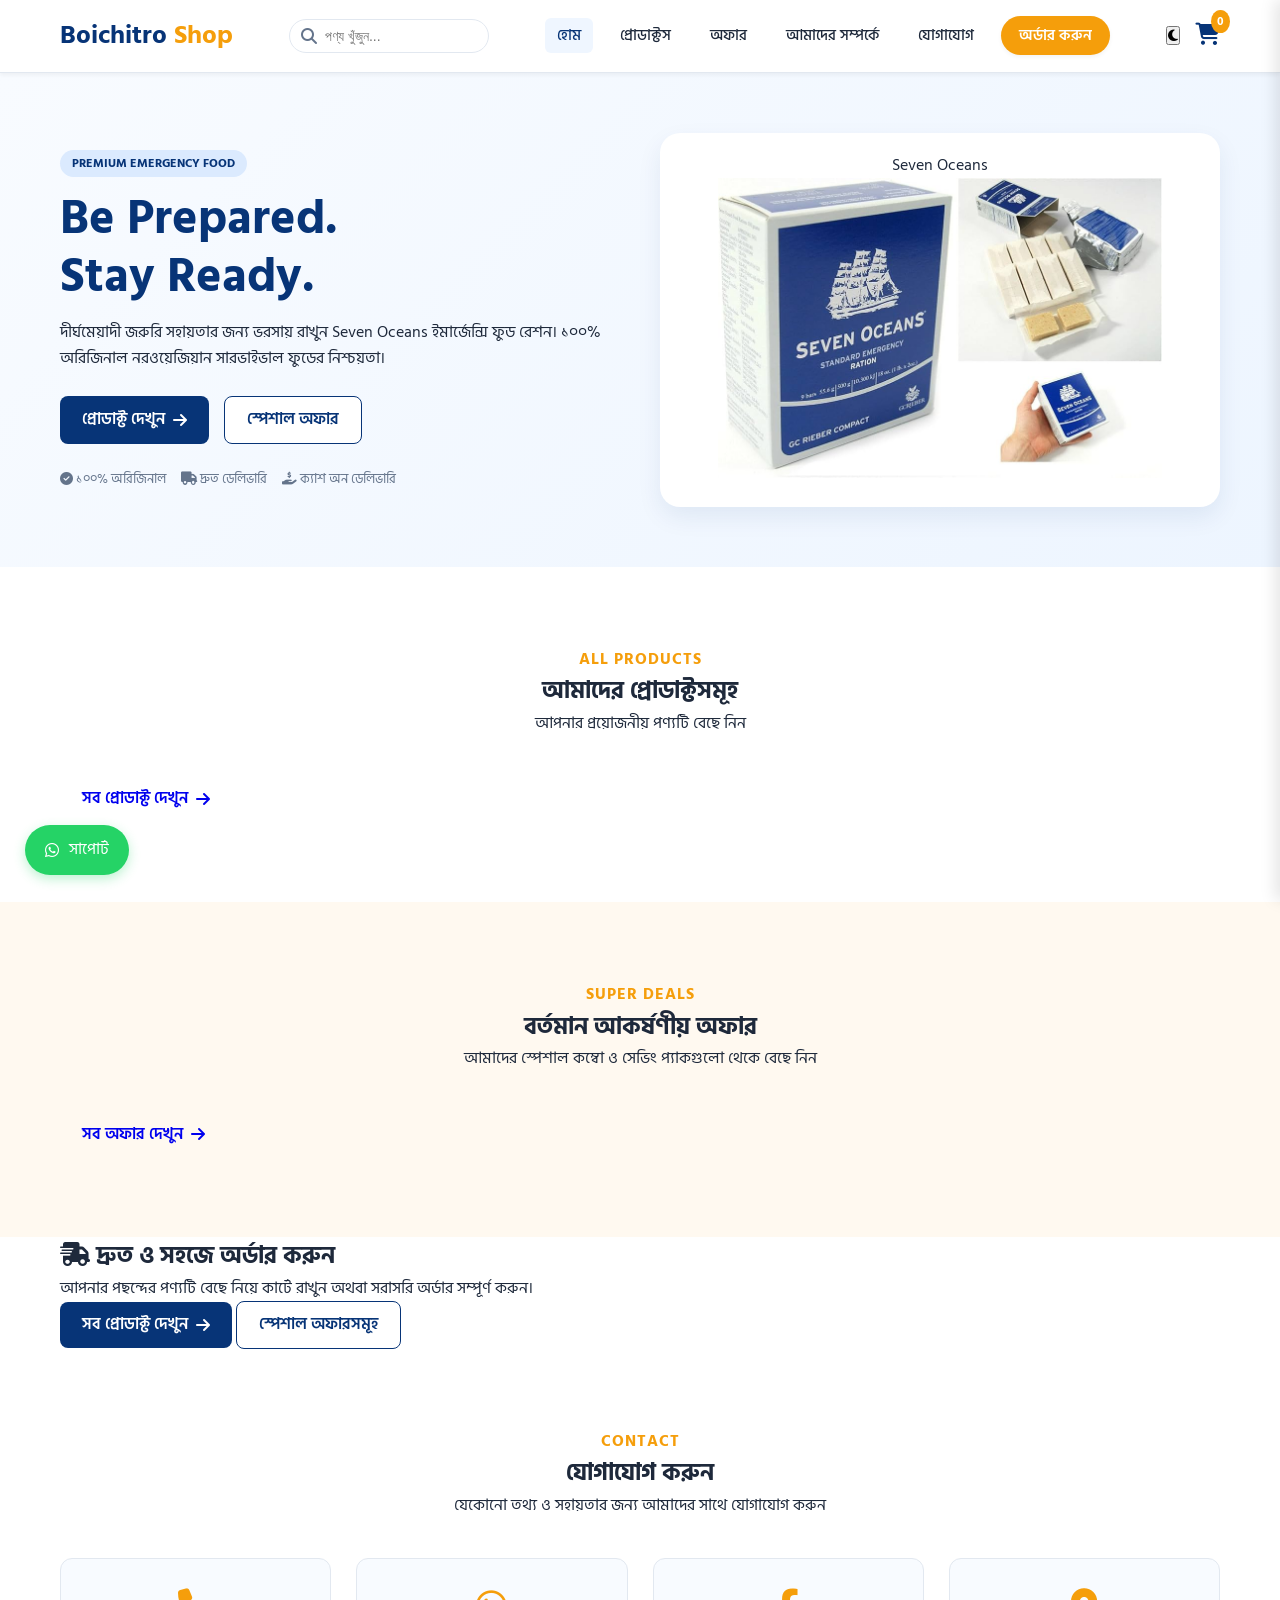
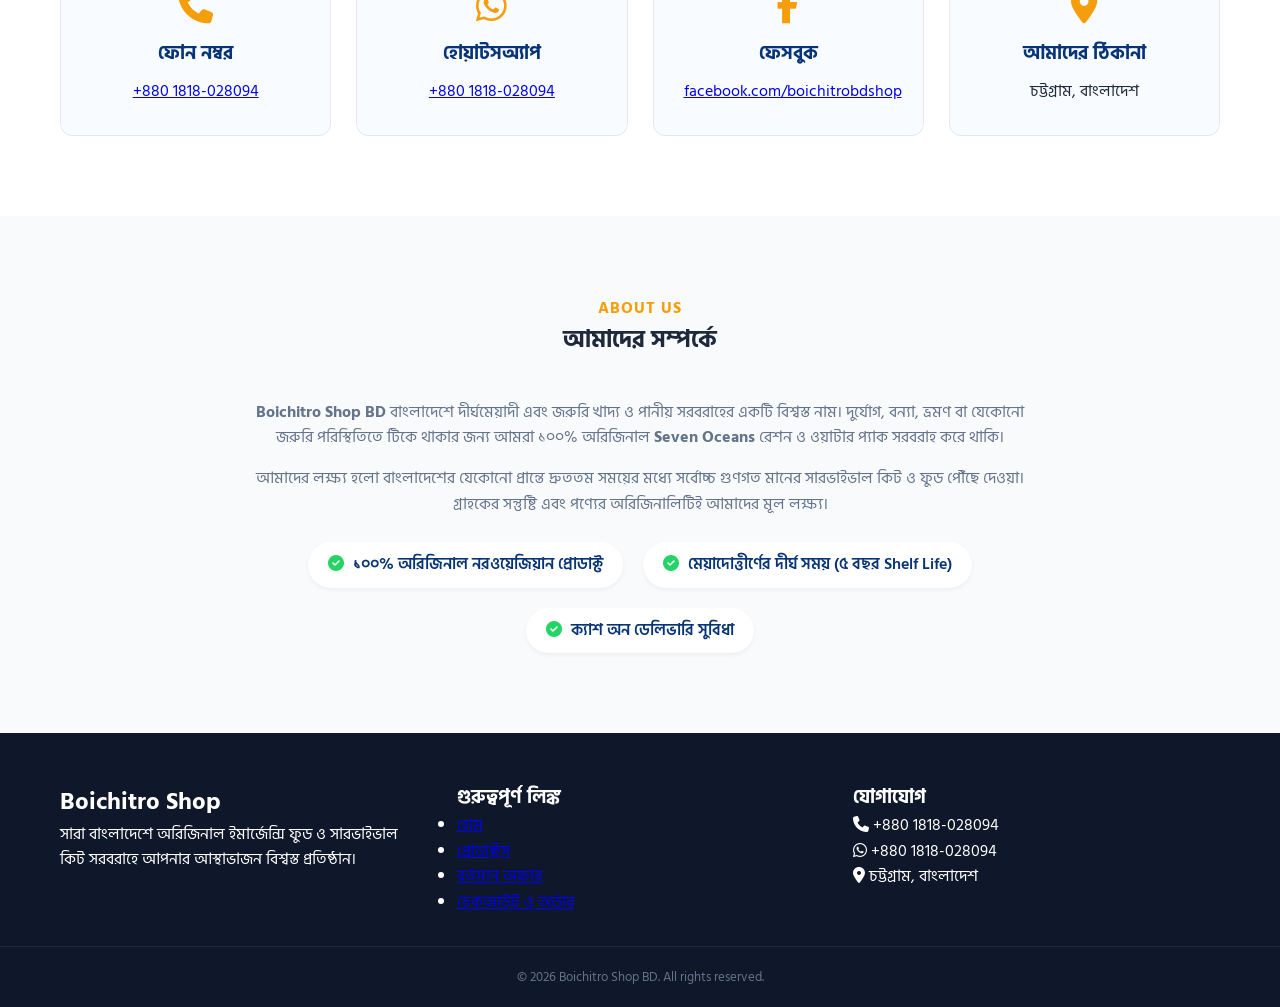
==== commit 02c142a0: "Update index.html" ====
--- a/index.html
+++ b/index.html
@@ -1,33 +1,40 @@
 <!DOCTYPE html>
 <html lang="bn">
 <head>
-    <!-- Favicon (ব্রাউজার ট্যাব আইকন) -->
-    <link rel="icon" type="image/png" href="image/favicon.png">
-
     <meta charset="UTF-8">
     <meta name="viewport" content="width=device-width, initial-scale=1.0">
-    <title>Boichitro Shop BD | Premium Emergency Food Rations</title>
-    
+    <title>Boichitro Shop BD | Seven Oceans Emergency Food & Water</title>
+    <link rel="icon" type="image/png" href="image/favicon.png">
     <link rel="preconnect" href="https://fonts.googleapis.com">
     <link rel="preconnect" href="https://fonts.gstatic.com" crossorigin>
-    <link href="https://fonts.googleapis.com/css2?family=Hind+Siliguri:wght@400;500;600;700&family=Poppins:wght@400;500;600;700&display=swap" rel="stylesheet">
+    <link href="https://fonts.googleapis.com/css2?family=Hind+Siliguri:wght@400;500;600;700&family=Poppins:wght@400;500;600;700;800&display=swap" rel="stylesheet">
     <link rel="stylesheet" href="https://cdnjs.cloudflare.com/ajax/libs/font-awesome/6.4.0/css/all.min.css">
-    
     <link rel="stylesheet" href="style.css">
+    <script>
+        (function() {
+            try {
+                var savedTheme = localStorage.getItem('boichitroTheme');
+                if (savedTheme === 'dark' || (!savedTheme && window.matchMedia('(prefers-color-scheme: dark)').matches)) {
+                    document.documentElement.setAttribute('data-theme', 'dark');
+                } else {
+                    document.documentElement.setAttribute('data-theme', 'light');
+                }
+            } catch (e) {}
+        })();
+    </script>
     <script src="script.js" defer></script>
 </head>
 <body>
 
-
+    <!-- Toast Notification Container -->
+    <div id="toastContainer" class="toast-container"></div>
 
     <!-- Header / Navbar -->
     <header class="header">
         <div class="container header-container">
             <div class="logo">
-                <a href="#home">Boichitro <span>Shop</span></a>
-            </div>
-
-            
+                <a href="index.html">Boichitro <span>Shop</span></a>
+            </div>
 
             <div class="search-box">
                 <i class="fa-solid fa-magnifying-glass"></i>
@@ -35,31 +42,28 @@
             </div>
 
             <nav class="navbar" id="navbar">
-                <a href="#home" class="nav-link active">হোম</a>
-                <a href="#products" class="nav-link">প্রোডাক্টস</a>
-                <a href="#offers" class="nav-link">অফার</a> <!-- NEW MENU ADDED -->
-                <a href="#about" class="nav-link">আমাদের সম্পর্কে</a>
-                <a href="#contact" class="nav-link">যোগাযোগ</a>
-                <a href="#order" class="nav-link highlight">অর্ডার করুন</a>
-                <a href="#" id="trackNavBtn" class="nav-link"><i class="fa-solid fa-truck-fast"></i> ট্র্যাক অর্ডার</a>
+                <a href="#home" class="nav-link" data-section="home">হোম</a>
+                <a href="products.html" class="nav-link" data-page="products">প্রোডাক্টস</a>
+                <a href="offers.html" class="nav-link" data-page="offers">অফার</a>
+                <a href="#about" class="nav-link" data-section="about">আমাদের সম্পর্কে</a>
+                <a href="#contact" class="nav-link" data-section="contact">যোগাযোগ</a>
+                <a href="checkout.html" class="nav-link highlight" data-page="checkout">অর্ডার করুন</a>
             </nav>
 
             <div class="header-actions">
-                <div class="cart-icon" id="cartIcon">
+                <button class="theme-toggle-btn" id="themeToggleBtn" aria-label="Toggle Dark/Light Theme" title="ডার্ক/লাইট মোড">
+                    <i class="fa-solid fa-moon"></i>
+                </button>
+                <div class="cart-icon" id="cartIcon" title="কার্ট দেখুন">
                     <i class="fa-solid fa-cart-shopping"></i>
                     <span class="cart-badge" id="cartBadge">0</span>
                 </div>
-                <button class="mobile-toggle" id="menuBtn">
+                <button class="mobile-toggle" id="menuBtn" aria-label="মেনু খুলুন">
                     <i class="fa-solid fa-bars"></i>
                 </button>
             </div>
         </div>
     </header>
-
-
-
-
-
 
     <!-- Hero Section -->
     <section id="home" class="hero-section">
@@ -67,11 +71,11 @@
             <div class="hero-text">
                 <span class="badge badge-primary">PREMIUM EMERGENCY FOOD</span>
                 <h1>Be Prepared.<br>Stay Ready.</h1>
-                <p>দীর্ঘমেয়াদী জরুরি সহায়তার জন্য ভরসায় রাখুন Seven Oceans ইমার্জেন্সি ফুড রেশন। ১০০% অরিজিনাল প্রোডাক্টের নিশ্চয়তা।</p>
+                <p>দীর্ঘমেয়াদী জরুরি সহায়তার জন্য ভরসায় রাখুন Seven Oceans ইমার্জেন্সি ফুড রেশন। ১০০% অরিজিনাল নরওয়েজিয়ান সারভাইভাল ফুডের নিশ্চয়তা।</p>
                 
                 <div class="hero-btns">
-                    <a href="#products" class="btn btn-primary">প্রোডাক্ট দেখুন <i class="fa-solid fa-arrow-right"></i></a>
-                    <a href="#order" class="btn btn-secondary">সরাসরি অর্ডার</a>
+                    <a href="products.html" class="btn btn-primary btn-lg">প্রোডাক্ট দেখুন <i class="fa-solid fa-arrow-right"></i></a>
+                    <a href="offers.html" class="btn btn-secondary btn-lg">স্পেশাল অফার</a>
                 </div>
                 <div class="hero-features">
                     <div class="feature-tag"><i class="fa-solid fa-circle-check"></i> ১০০% অরিজিনাল</div>
@@ -88,14 +92,7 @@
         </div>
     </section>
 
-
-
-
-
-
-
-
-    <!-- Products Section -->
+    <!-- Featured Products Section (Shows up to 4 items on Homepage) -->
     <section id="products" class="products-section">
         <div class="container">
             <div class="section-title">
@@ -104,304 +101,48 @@
                 <p>আপনার প্রয়োজনীয় পণ্যটি বেছে নিন</p>
             </div>
 
-            <div class="products-grid" id="productsGrid">
-
-
-
-                <!-- Original Products -->
-            
-                <div class="product-card" data-id="1" data-name=" Seven Oceans " data-price="500">
-                    <span class="card-badge">Popular</span>
-
-                    <div class="product-img">
-                        <img src="image/Seven Oceans.jpg" alt="Pack 1">
-                    </div>
-            
-                    <div class="product-details">
-                        <h3>seven oceans </h3>
-                        <p class="desc"> ১ টি সিঙ্গেল রেশন প্যাক (৫০০ গ্রাম)</p>
-
-                        <div class="price-box">
-                            <span class="price">৳500</span>
-                        </div>
-
-                        <div class="card-actions">
-                            <button class="btn-add-cart"><i class="fa-solid fa-cart-plus"></i> কার্টে রাখুন</button>
-                            <button class="btn-buy-now">অর্ডার করুন</button>
-                        </div>
-
-                    </div>
-                </div> 
-            
-
-
-
-
-                <!-- ১. data-price="এখানে দাম দিন" (এটি কোড বোঝার জন্য) -->
-                <div class="product-card" data-id="5" data-name="seven oceans water" data-price="90">
-
-
-                    <span class="card-badge">Popular</span>
-                    <div class="product-img">
-                    <img src="image/Seven_Oceans_emergency_water.jpeg" alt="Pack 1">
-                    </div>
-
-                
-                    <div class="product-details">
-                        <h3>seven oceans water</h3>
-                        <p class="desc"> ১টি Emergency Water Pack — (৫০০ ml) </p>
-                        <div class="price-box">
-
-                     
-                    
-                    <div class="price-box">
-                        <!-- ২. এখানে দাম দিন (এটি কাস্টমার দেখবে) -->
-                        <span class="price">৳90</span> 
-                    </div>
-
-                    <div class="card-actions">
-                            <button class="btn-add-cart"><i class="fa-solid fa-cart-plus"></i> কার্টে রাখুন</button>
-                            <button class="btn-buy-now">অর্ডার করুন</button>
-                    </div>
-            
-                </div>
-
-
-
-            </div>
-        </div>
-    </section>
-
-
-
-
-
-
-
-    <!-- NEW SECTION: OFFERS -->
+            <div class="products-grid" id="homepageProductsGrid">
+                <!-- Dynamically populated up to 4 featured products -->
+            </div>
+
+            <div class="view-all-container">
+                <a href="products.html" class="btn btn-outline-primary">সব প্রোডাক্ট দেখুন <i class="fa-solid fa-arrow-right"></i></a>
+            </div>
+        </div>
+    </section>
+
+    <!-- Offers Section (Shows up to 4 featured offers on Homepage) -->
     <section id="offers" class="products-section offers-bg">
         <div class="container">
             <div class="section-title">
                 <span class="sub-title">SUPER DEALS</span>
                 <h2>বর্তমান আকর্ষণীয় অফার</h2>
-                <p>আমাদের স্পেশাল অফার প্যাকগুলো থেকে বেছে নিন</p>
+                <p>আমাদের স্পেশাল কম্বো ও সেভিং প্যাকগুলো থেকে বেছে নিন</p>
             </div>
             
-            <div class="products-grid">
-
-
-
-
-              <!-- Pack 2 -->
-                <div class="product-card" data-id="2" data-name="Seven Oceans (Pack - 2)" data-price="980">
-                    <span class="card-badge badge-sale">Best Value</span>
-                    <div class="product-img">
-                        <img src="image/Seven Oceans1.jpg" alt="Pack 2">
-                    </div>
-                    <div class="product-details">
-                        <h3>Seven Oceans (Pack - 2)</h3>
-                        <p class="desc">২ টি রেশন প্যাকের সাশ্রয়ী সেট</p>
-                        <div class="price-box">
-                            <span class="price">৳980</span>
-                            <span class="old-price">৳1000</span>
-                        </div>
-                        <div class="card-actions">
-                            <button class="btn-add-cart"><i class="fa-solid fa-cart-plus"></i> কার্টে রাখুন</button>
-                            <button class="btn-buy-now">অর্ডার করুন</button>
-                        </div>
-                    </div>
-                </div>
-
-
-                  <!-- Pack 3 -->
-                <div class="product-card" data-id="3" data-name="Seven Oceans (Pack - 3)" data-price="1470">
-                    <span class="card-badge">Special Offer</span>
-                    <div class="product-img">
-                        <img src="image/Seven Oceans3.jpeg" alt="Pack 3">
-                    </div>
-                    <div class="product-details">
-                        <h3>Seven Oceans (Pack - 3)</h3>
-                        <p class="desc">৩ টি রেশন প্যাক ফ্যামিলি অফার</p>
-                        <div class="price-box">
-                            <span class="price">৳1,470</span>
-                            <span class="old-price">৳1500</span>
-                        </div>
-                        <div class="card-actions">
-                            <button class="btn-add-cart"><i class="fa-solid fa-cart-plus"></i> কার্টে রাখুন</button>
-                            <button class="btn-buy-now">অর্ডার করুন</button>
-                        </div>
-                    </div>
-                </div>
-
-
-
-                    <!-- Pack 5 -->
-                <div class="product-card" data-id="4" data-name="Seven Oceans (Pack - 5)" data-price="2450">
-                    <span class="card-badge badge-mega">Mega Pack</span>
-                    <div class="product-img">
-                        <img src="image/Seven Oceans(Pack - 5).jpeg" alt="Pack 5">
-                    </div>
-                    <div class="product-details">
-                        <h3>Seven Oceans (Pack - 5)</h3>
-                        <p class="desc">৫ টি রেশন প্যাক মেগা কন্টেইনার</p>
-                        <div class="price-box">
-                            <span class="price">৳2,450</span>
-                            <span class="old-price">৳2500</span>
-                        </div>
-                        <div class="card-actions">
-                            <button class="btn-add-cart"><i class="fa-solid fa-cart-plus"></i> কার্টে রাখুন</button>
-                            <button class="btn-buy-now">অর্ডার করুন</button>
-                        </div>
-                    </div>
-                </div>
-
-
-
-
-
-
-                <!-- watar Pack 2 -->
-                <div class="product-card" data-id="2" data-name="Seven Oceans water (Pack - 2)" data-price="150">
-                    <span class="card-badge badge-sale">Best Value</span>
-                    <div class="product-img">
-                        <img src="image/Seven Oceans water Pack - 2.jpeg" alt="Pack 2">
-                    </div>
-                    <div class="product-details">
-                        <h3>Seven Oceans water Pack - 2</h3>
-                        <p class="desc">২ টি রেশন প্যাকের সাশ্রয়ী সেট</p>
-                        <div class="price-box">
-                            <span class="price">৳150</span>
-                            <span class="old-price">৳180</span>
-                        </div>
-                        <div class="card-actions">
-                            <button class="btn-add-cart"><i class="fa-solid fa-cart-plus"></i> কার্টে রাখুন</button>
-                            <button class="btn-buy-now">অর্ডার করুন</button>
-                        </div>
-                    </div>
-                </div>
-                
-
-
-
-                  <!-- water Pack 5 -->
-                <div class="product-card" data-id="4" data-name="Seven Oceans water(Pack - 5)" data-price="330">
-                    <span class="card-badge badge-mega">Mega Pack</span>
-                    <div class="product-img">
-                        <img src="image/Seven Oceans water(Pack - 5).jpeg" alt="Pack 5">
-                    </div>
-                    <div class="product-details">
-                        <h3>Seven Oceans water(Pack - 5)</h3>
-                        <p class="desc">৫টি Emergency Water Pack — (2,৫০০ ml)</p>
-                        <div class="price-box">
-                            <span class="price">৳330</span>
-                            <span class="old-price">৳450</span>
-                        </div>
-                        <div class="card-actions">
-                            <button class="btn-add-cart"><i class="fa-solid fa-cart-plus"></i> কার্টে রাখুন</button>
-                            <button class="btn-buy-now">অর্ডার করুন</button>
-                        </div>
-                    </div>
-                </div>
-
-          
-                 
-                
-
-                
-            </div>
-        </div>
-    </section>
-
-
-
-
-
-    
-
-    <!-- Order Section -->
-    <section id="order" class="order-section">
-        <div class="container">
-            <div class="order-card">
-                <h2><i class="fa-solid fa-cart-flatbed"></i> সরাসরি কুইক অর্ডার করুন</h2>
-                <p>ফর্মটি পূরণ করে সরাসরি অর্ডার করুন। কার্টে প্রোডাক্ট থাকলে সেটি অটোমেটিক যুক্ত হয়ে যাবে।</p>
-
-                <form id="orderForm" class="order-form">
-                    <div class="form-group" id="singleProductSelectDiv">
-                        <label for="productSelect">প্যাকেজ নির্বাচন করুন *</label>
-                    <select id="productSelect" class="form-control">
-                    <!-- জাভাস্ক্রিপ্ট স্বয়ংক্রিয়ভাবে প্রোডাক্ট সেকশন থেকে এখানে অপশনগুলো নিয়ে আসবে -->
-                    </select>
-                    </div>
-
-                    <div class="form-group" id="singleQtyDiv">
-                        <label>পরিমাণ (Quantity) *</label>
-                        <div class="quantity-control">
-                            <button type="button" id="qtyMinus" class="qty-btn">-</button>
-                            <input type="number" id="orderQty" value="1" min="1" readonly>
-                            <button type="button" id="qtyPlus" class="qty-btn">+</button>
-                        </div>
-                    </div>
-
-                    <div class="form-grid">
-                        <div class="form-group">
-                            <label for="custName">আপনার নাম *</label>
-                            <input type="text" id="custName" class="form-control" placeholder="যেমন: মো: আরিফুল ইসলাম" required>
-                        </div>
-                        <div class="form-group">
-                            <label for="custPhone">মোবাইল নম্বর *</label>
-                            <input type="tel" id="custPhone" class="form-control" placeholder="018XXXXXXXX" pattern="[0-9]{11}" required>
-                        </div>
-                    </div>
-
-                    <div class="form-group">
-                        <label for="custAddress">পূর্ণাঙ্গ ঠিকানা *</label>
-                        <textarea id="custAddress" class="form-control" rows="2" placeholder="বাসা/রোড নং, এলাকা, থানা ও জেলা" required></textarea>
-                    </div>
-
-                    <div class="form-group">
-                        <label>ডেলিভারি এলাকা *</label>
-                        <div class="radio-group">
-                            <label class="radio-label">
-                                <input type="radio" name="deliveryCharge" value="100" checked> চট্টগ্রাম শহর (৳100)
-                            </label>
-                            <label class="radio-label">
-                                <input type="radio" name="deliveryCharge" value="150"> চট্টগ্রামের বাইরে (৳150)
-                            </label>
-                        </div>
-                    </div>
-
-                    <div class="order-summary-box">
-                        <div class="summary-row">
-                            <span>পণ্যের দাম:</span>
-                            <span id="subtotalPrice">৳0</span>
-                        </div>
-                        <div class="summary-row">
-                            <span>ডেলিভারি চার্জ:</span>
-                            <span id="deliveryPrice">৳100</span>
-                        </div>
-                        <hr>
-                        <div class="summary-row total">
-                            <span>সর্বমোট:</span>
-                            <span id="finalTotalPrice">৳0</span>
-                        </div>
-                    </div>
-
-                    <button type="submit" class="btn btn-submit-order">
-                        <i class="fa-brands fa-whatsapp"></i> হোয়াটসঅ্যাপে অর্ডার কনফার্ম করুন
-                    </button>
-                </form>
-            </div>
-        </div>
-    </section>
-
-
-
-
-
-
-
-
-
+            <div class="products-grid" id="homepageOffersGrid">
+                <!-- Dynamically populated up to 4 featured offers -->
+            </div>
+
+            <div class="view-all-container">
+                <a href="offers.html" class="btn btn-outline-primary">সব অফার দেখুন <i class="fa-solid fa-arrow-right"></i></a>
+            </div>
+        </div>
+    </section>
+
+    <!-- Quick CTA Section -->
+    <section id="quick-order-cta" class="quick-cta-section">
+        <div class="container">
+            <div class="cta-card">
+                <h2><i class="fa-solid fa-truck-fast"></i> দ্রুত ও সহজে অর্ডার করুন</h2>
+                <p>আপনার পছন্দের পণ্যটি বেছে নিয়ে কার্টে রাখুন অথবা সরাসরি অর্ডার সম্পূর্ণ করুন।</p>
+                <div class="cta-actions">
+                    <a href="products.html" class="btn btn-primary btn-lg">সব প্রোডাক্ট দেখুন <i class="fa-solid fa-arrow-right"></i></a>
+                    <a href="offers.html" class="btn btn-secondary btn-lg">স্পেশাল অফারসমূহ</a>
+                </div>
+            </div>
+        </div>
+    </section>
 
     <!-- Contact Section -->
     <section id="contact" class="contact-section">
@@ -409,30 +150,27 @@
             <div class="section-title">
                 <span class="sub-title">CONTACT</span>
                 <h2>যোগাযোগ করুন</h2>
+                <p>যেকোনো তথ্য ও সহায়তার জন্য আমাদের সাথে যোগাযোগ করুন</p>
             </div>
 
             <div class="contact-grid">
-
-
-                
                 <div class="contact-box">
                     <i class="fa-solid fa-phone"></i>
                     <h3>ফোন নম্বর</h3>
-                    <p>+880 1818-028094</p>
+                    <p><a href="tel:+8801818028094">+880 1818-028094</a></p>
                 </div>
 
                 <div class="contact-box">
                     <i class="fa-brands fa-whatsapp"></i>
                     <h3>হোয়াটসঅ্যাপ</h3>
-                    <a href="https://wa.me/8801818028094" target="_blank" rel="noopener noreferrer">হোয়াটসঅ্যাপে যোগাযোগ করুন</a>
-                </div>
-
+                    <p><a href="https://wa.me/8801818028094" target="_blank" rel="noopener noreferrer">+880 1818-028094</a></p>
+                </div>
 
                 <div class="contact-box">
                     <i class="fa-brands fa-facebook-f"></i>
                     <h3>ফেসবুক</h3>
                     <p>
-                    <a href="https://www.facebook.com/boichitrobdshop" target="_blank" rel="noopener noreferrer">আমাদের ফেসবুক পেজ </a>
+                        <a href="https://www.facebook.com/boichitrobdshop" target="_blank" rel="noopener noreferrer">facebook.com/boichitrobdshop</a>
                     </p>
                 </div>
 
@@ -441,19 +179,11 @@
                     <h3>আমাদের ঠিকানা</h3>
                     <p>চট্টগ্রাম, বাংলাদেশ</p>
                 </div>
-
-
-
-            </div>
-        </div>
-    </section>
-
-
-
-
-
-
-        <!-- About Us Section -->
+            </div>
+        </div>
+    </section>
+
+    <!-- About Us Section -->
     <section id="about" class="about-section">
         <div class="container">
             <div class="section-title">
@@ -462,11 +192,11 @@
             </div>
             <div class="about-content">
                 <div class="about-text">
-                    <p><strong>Boichitro Shop BD</strong> বাংলাদেশে দীর্ঘমেয়াদী এবং জরুরি খাদ্য সরবরাহের একটি বিশ্বস্ত নাম। দুর্যোগ, বন্যা, ট্রেকিং বা যেকোনো জরুরি পরিস্থিতিতে টিকে থাকার জন্য আমরা ১০০% অরিজিনাল <strong>Seven Oceans</strong> রেশন সরবরাহ করে থাকি।</p>
+                    <p><strong>Boichitro Shop BD</strong> বাংলাদেশে দীর্ঘমেয়াদী এবং জরুরি খাদ্য ও পানীয় সরবরাহের একটি বিশ্বস্ত নাম। দুর্যোগ, বন্যা, ভ্রমণ বা যেকোনো জরুরি পরিস্থিতিতে টিকে থাকার জন্য আমরা ১০০% অরিজিনাল <strong>Seven Oceans</strong> রেশন ও ওয়াটার প্যাক সরবরাহ করে থাকি।</p>
                     <p>আমাদের লক্ষ্য হলো বাংলাদেশের যেকোনো প্রান্তে দ্রুততম সময়ের মধ্যে সর্বোচ্চ গুণগত মানের সারভাইভাল কিট ও ফুড পৌঁছে দেওয়া। গ্রাহকের সন্তুষ্টি এবং পণ্যের অরিজিনালিটিই আমাদের মূল লক্ষ্য।</p>
                     <ul class="about-list">
                         <li><i class="fa-solid fa-check-circle"></i> ১০০% অরিজিনাল নরওয়েজিয়ান প্রোডাক্ট</li>
-                        <li><i class="fa-solid fa-check-circle"></i> মেয়াদোত্তীর্ণের দীর্ঘ সময় (Long Shelf Life)</li>
+                        <li><i class="fa-solid fa-check-circle"></i> মেয়াদোত্তীর্ণের দীর্ঘ সময় (৫ বছর Shelf Life)</li>
                         <li><i class="fa-solid fa-check-circle"></i> ক্যাশ অন ডেলিভারি সুবিধা</li>
                     </ul>
                 </div>
@@ -474,18 +204,11 @@
         </div>
     </section>
 
-
-
-
-
-
-
-
-    <!-- Slide-out Cart Drawer -->
+    <!-- Cart Drawer -->
     <div class="cart-drawer" id="cartDrawer">
         <div class="cart-header">
             <h3><i class="fa-solid fa-cart-shopping"></i> আপনার কার্ট</h3>
-            <button class="close-drawer" id="closeCart"> &times;</button>
+            <button class="close-drawer" id="closeCart" aria-label="কার্ট বন্ধ করুন">&times;</button>
         </div>
         <div class="cart-body" id="cartItemsContainer">
             <!-- Items injected by JS -->
@@ -495,27 +218,25 @@
                 <span>মোট বিল:</span>
                 <strong id="cartTotal">৳0</strong>
             </div>
-            <button class="btn btn-primary btn-block" id="checkoutBtn">অর্ডার কনফার্ম করতে যান</button>
+            <button class="btn btn-primary btn-block btn-lg" id="checkoutBtn">অর্ডার কনফার্ম করতে যান</button>
         </div>
     </div>
     <div class="drawer-overlay" id="drawerOverlay"></div>
 
-    <!-- Mobile Bottom Navigation (App-like) -->
-   <!-- Mobile Bottom Navigation (App-like) -->
+    <!-- Mobile Bottom Navigation -->
     <nav class="mobile-bottom-nav">
-        <a href="#home" class="mobile-nav-item active">
+        <a href="index.html" class="mobile-nav-item active">
             <i class="fa-solid fa-house"></i>
             <span>হোম</span>
         </a>
-        <a href="#products" class="mobile-nav-item">
+        <a href="products.html" class="mobile-nav-item">
             <i class="fa-solid fa-box-open"></i>
             <span>প্রোডাক্ট</span>
         </a>
-        <a href="#offers" class="mobile-nav-item">
+        <a href="offers.html" class="mobile-nav-item">
             <i class="fa-solid fa-tags"></i>
             <span>অফার</span>
         </a>
-        <!-- কার্ট বাটনটিকে অন্যগুলোর মতো করা হয়েছে -->
         <a href="javascript:void(0)" class="mobile-nav-item cart-trigger" id="mobileCartBtn">
             <div class="cart-icon-wrapper">
                 <i class="fa-solid fa-bag-shopping"></i>
@@ -523,65 +244,44 @@
             </div>
             <span>কার্ট</span>
         </a>
-        <a href="#order" class="mobile-nav-item">
+        <a href="checkout.html" class="mobile-nav-item">
             <i class="fa-solid fa-clipboard-check"></i>
             <span>অর্ডার</span>
         </a>
-        <a href="#contact" class="mobile-nav-item">
-            <i class="fa-solid fa-headset"></i>
-            <span>সাপোর্ট</span>
-        </a>
     </nav>
 
-
-
-
-
-    <!-- Tracking Modal -->
-    <div class="modal" id="trackingModal">
-        <div class="modal-content">
-            <button class="close-modal" id="closeTracking">& times;</button>
-            <h2><i class="fa-solid fa-magnifying-glass-location"></i> অর্ডার ট্র্যাক করুন</h2>
-            <div class="track-form">
-                <input type="text" id="trackInput" placeholder="01818028094">
-                <button id="trackSearchBtn" class="btn btn-primary">খুঁজুন</button>
-            </div>
-            <div class="track-result" id="trackResult"></div>
-        </div>
-    </div>
-
-    <!-- WhatsApp Float -->
-    <a href="https://wa.me/8801818028094" target="_blank" class="whatsapp-float">
+    <!-- Floating WhatsApp -->
+    <a href="https://wa.me/8801818028094" target="_blank" class="whatsapp-float" rel="noopener noreferrer" title="WhatsApp এ যোগাযোগ করুন">
         <i class="fa-brands fa-whatsapp"></i>
         <span>সাপোর্ট</span>
     </a>
-
-
-
 
     <!-- Footer -->
     <footer class="footer">
         <div class="container footer-grid">
             <div class="footer-box">
                 <h2>Boichitro <span>Shop</span></h2>
-                <p>সারা বাংলাদেশে অরিজিনাল ইমার্জেন্সি ফুড ও সারভাইভাল কিট সরবরাহে আপনার আস্থাভাজন প্রতিষ্ঠান।</p>
+                <p>সারা বাংলাদেশে অরিজিনাল ইমার্জেন্সি ফুড ও সারভাইভাল কিট সরবরাহে আপনার আস্থাভাজন বিশ্বস্ত প্রতিষ্ঠান।</p>
             </div>
             <div class="footer-box">
-                <h3>নেভিগেশন</h3>
-                <li><a href="#home">হোম</a></li>
-                <li><a href="#about">সম্পর্কে</a></li>
-                <li><a href="#offers">অফার</a></li>
-                <li><a href="#order">অর্ডার</a></li>
+                <h3>গুরুত্বপূর্ণ লিঙ্ক</h3>
+                <ul>
+                    <li><a href="index.html">হোম</a></li>
+                    <li><a href="products.html">প্রোডাক্টস</a></li>
+                    <li><a href="offers.html">বর্তমান অফার</a></li>
+                    <li><a href="checkout.html">চেকআউট ও অর্ডার</a></li>
+                </ul>
             </div>
             <div class="footer-box">
                 <h3>যোগাযোগ</h3>
                 <p><i class="fa-solid fa-phone"></i> +880 1818-028094</p>
+                <p><i class="fa-brands fa-whatsapp"></i> +880 1818-028094</p>
+                <p><i class="fa-solid fa-location-dot"></i> চট্টগ্রাম, বাংলাদেশ</p>
             </div>
         </div>
         <div class="copyright">
             © 2026 Boichitro Shop BD. All rights reserved.
         </div>
     </footer>
-
 </body>
-</html>+</html>
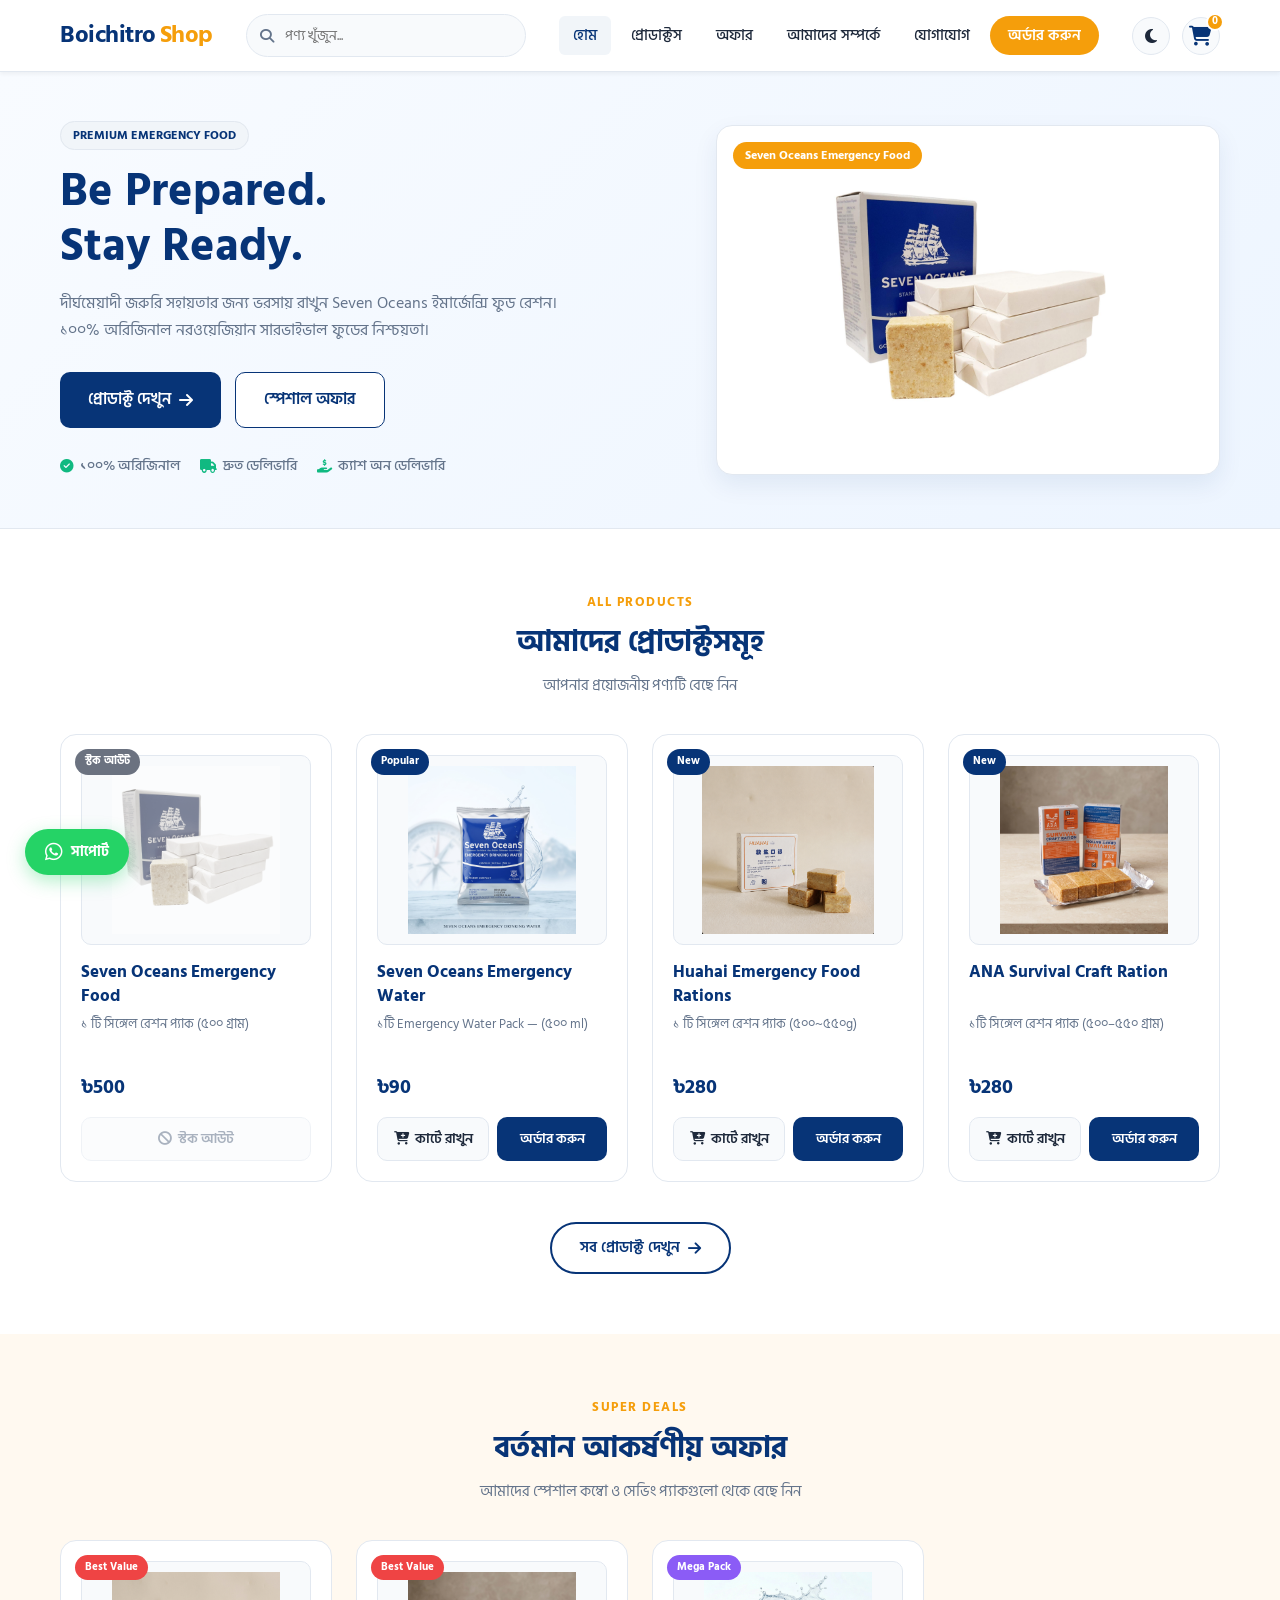
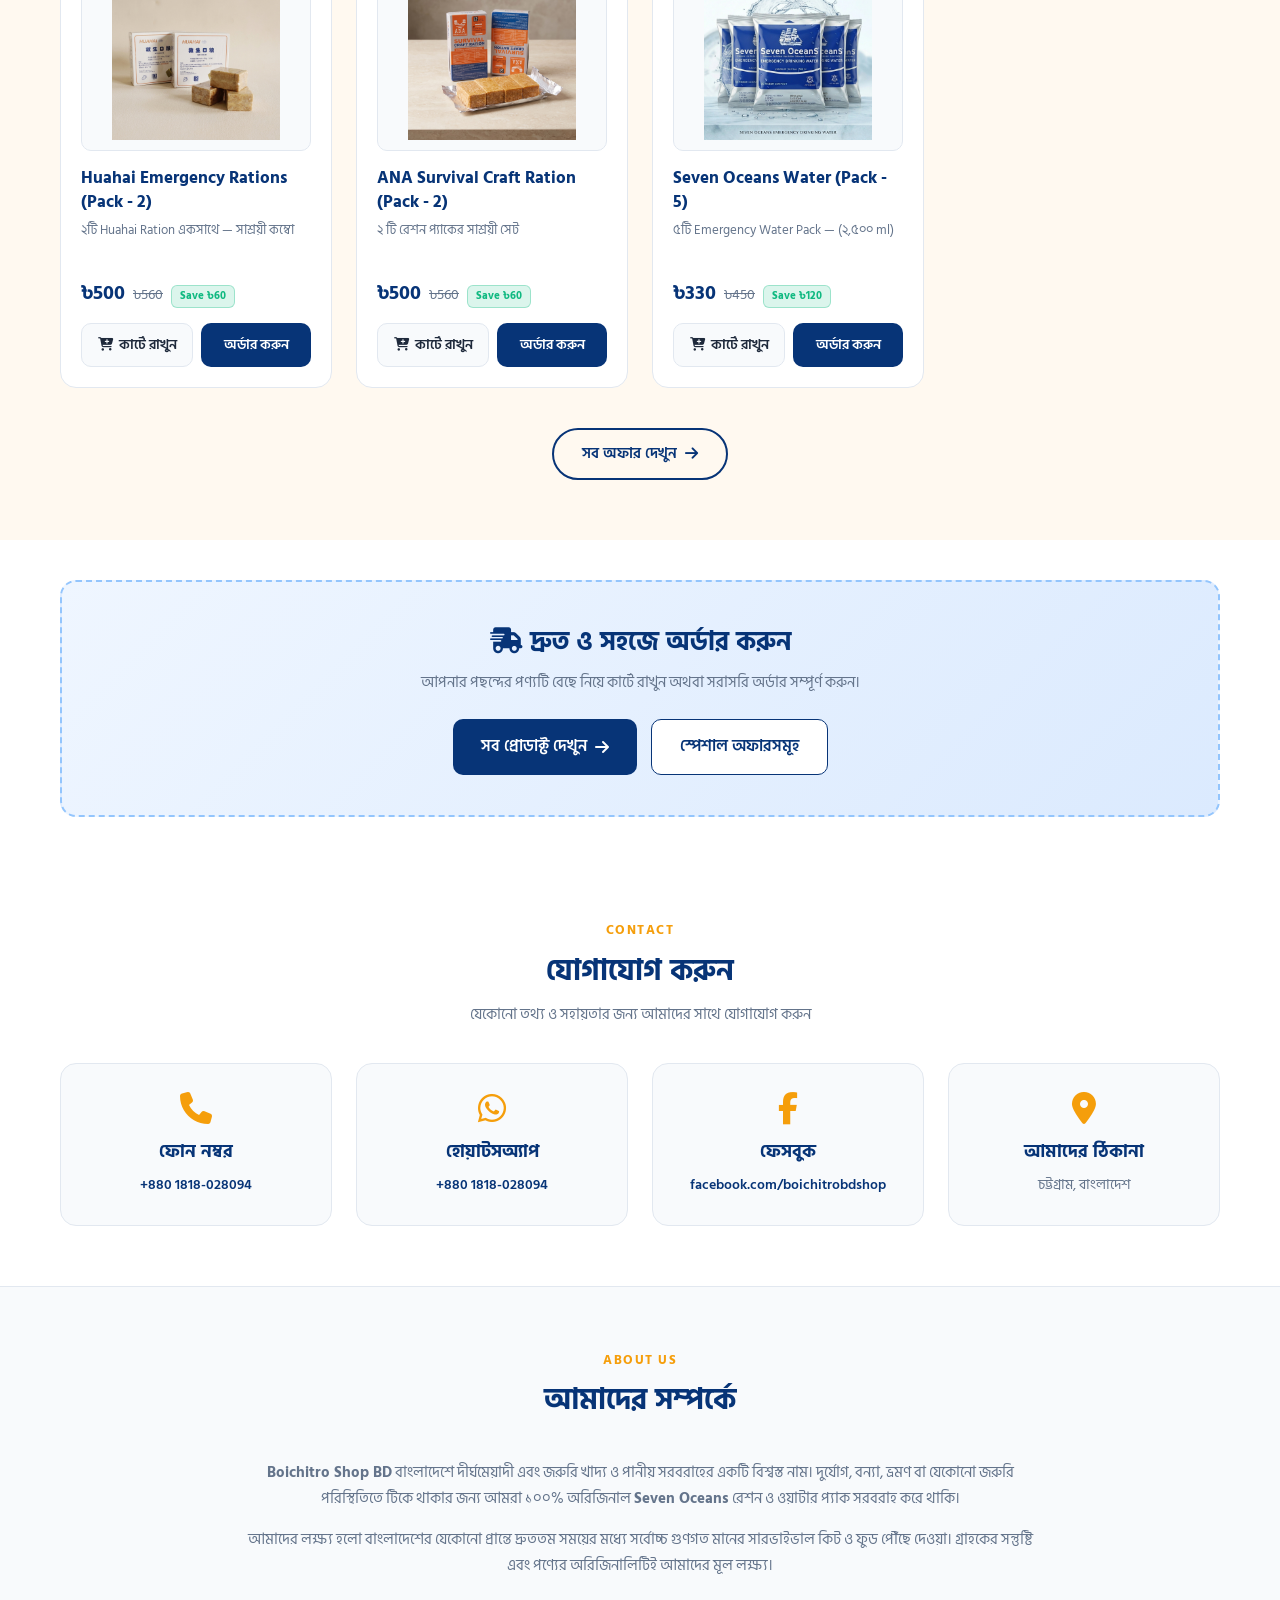
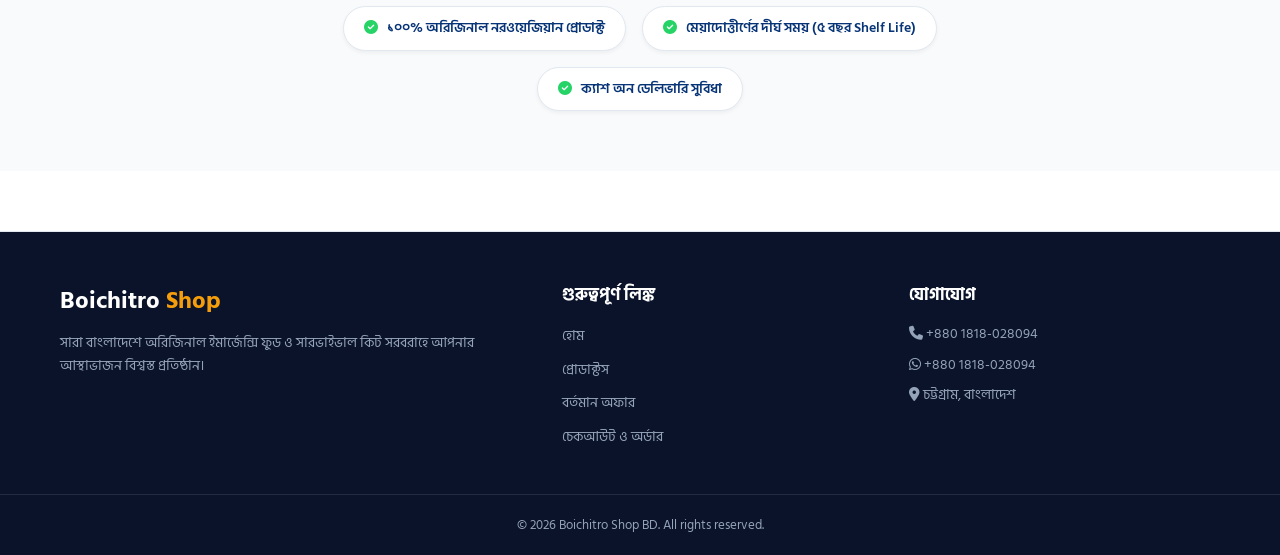
==== commit 072a8929: "Add files via upload" ====
--- a/index.html
+++ b/index.html
@@ -1,287 +1,287 @@
-<!DOCTYPE html>
-<html lang="bn">
-<head>
-    <meta charset="UTF-8">
-    <meta name="viewport" content="width=device-width, initial-scale=1.0">
-    <title>Boichitro Shop BD | Seven Oceans Emergency Food & Water</title>
-    <link rel="icon" type="image/png" href="image/favicon.png">
-    <link rel="preconnect" href="https://fonts.googleapis.com">
-    <link rel="preconnect" href="https://fonts.gstatic.com" crossorigin>
-    <link href="https://fonts.googleapis.com/css2?family=Hind+Siliguri:wght@400;500;600;700&family=Poppins:wght@400;500;600;700;800&display=swap" rel="stylesheet">
-    <link rel="stylesheet" href="https://cdnjs.cloudflare.com/ajax/libs/font-awesome/6.4.0/css/all.min.css">
-    <link rel="stylesheet" href="style.css">
-    <script>
-        (function() {
-            try {
-                var savedTheme = localStorage.getItem('boichitroTheme');
-                if (savedTheme === 'dark' || (!savedTheme && window.matchMedia('(prefers-color-scheme: dark)').matches)) {
-                    document.documentElement.setAttribute('data-theme', 'dark');
-                } else {
-                    document.documentElement.setAttribute('data-theme', 'light');
-                }
-            } catch (e) {}
-        })();
-    </script>
-    <script src="script.js" defer></script>
-</head>
-<body>
-
-    <!-- Toast Notification Container -->
-    <div id="toastContainer" class="toast-container"></div>
-
-    <!-- Header / Navbar -->
-    <header class="header">
-        <div class="container header-container">
-            <div class="logo">
-                <a href="index.html">Boichitro <span>Shop</span></a>
-            </div>
-
-            <div class="search-box">
-                <i class="fa-solid fa-magnifying-glass"></i>
-                <input type="text" id="searchInput" placeholder="পণ্য খুঁজুন...">
-            </div>
-
-            <nav class="navbar" id="navbar">
-                <a href="#home" class="nav-link" data-section="home">হোম</a>
-                <a href="products.html" class="nav-link" data-page="products">প্রোডাক্টস</a>
-                <a href="offers.html" class="nav-link" data-page="offers">অফার</a>
-                <a href="#about" class="nav-link" data-section="about">আমাদের সম্পর্কে</a>
-                <a href="#contact" class="nav-link" data-section="contact">যোগাযোগ</a>
-                <a href="checkout.html" class="nav-link highlight" data-page="checkout">অর্ডার করুন</a>
-            </nav>
-
-            <div class="header-actions">
-                <button class="theme-toggle-btn" id="themeToggleBtn" aria-label="Toggle Dark/Light Theme" title="ডার্ক/লাইট মোড">
-                    <i class="fa-solid fa-moon"></i>
-                </button>
-                <div class="cart-icon" id="cartIcon" title="কার্ট দেখুন">
-                    <i class="fa-solid fa-cart-shopping"></i>
-                    <span class="cart-badge" id="cartBadge">0</span>
-                </div>
-                <button class="mobile-toggle" id="menuBtn" aria-label="মেনু খুলুন">
-                    <i class="fa-solid fa-bars"></i>
-                </button>
-            </div>
-        </div>
-    </header>
-
-    <!-- Hero Section -->
-    <section id="home" class="hero-section">
-        <div class="container hero-container">
-            <div class="hero-text">
-                <span class="badge badge-primary">PREMIUM EMERGENCY FOOD</span>
-                <h1>Be Prepared.<br>Stay Ready.</h1>
-                <p>দীর্ঘমেয়াদী জরুরি সহায়তার জন্য ভরসায় রাখুন Seven Oceans ইমার্জেন্সি ফুড রেশন। ১০০% অরিজিনাল নরওয়েজিয়ান সারভাইভাল ফুডের নিশ্চয়তা।</p>
-                
-                <div class="hero-btns">
-                    <a href="products.html" class="btn btn-primary btn-lg">প্রোডাক্ট দেখুন <i class="fa-solid fa-arrow-right"></i></a>
-                    <a href="offers.html" class="btn btn-secondary btn-lg">স্পেশাল অফার</a>
-                </div>
-                <div class="hero-features">
-                    <div class="feature-tag"><i class="fa-solid fa-circle-check"></i> ১০০% অরিজিনাল</div>
-                    <div class="feature-tag"><i class="fa-solid fa-truck"></i> দ্রুত ডেলিভারি</div>
-                    <div class="feature-tag"><i class="fa-solid fa-hand-holding-dollar"></i> ক্যাশ অন ডেলিভারি</div>
-                </div>
-            </div>
-            <div class="hero-slider-box">
-                <div class="slider-wrapper">
-                    <span class="product-tag">Seven Oceans</span>
-                    <img src="image/Seven Oceans2.jpg" alt="Seven Oceans Emergency Food" id="sliderImg">
-                </div>
-            </div>
-        </div>
-    </section>
-
-    <!-- Featured Products Section (Shows up to 4 items on Homepage) -->
-    <section id="products" class="products-section">
-        <div class="container">
-            <div class="section-title">
-                <span class="sub-title">ALL PRODUCTS</span>
-                <h2>আমাদের প্রোডাক্টসমূহ</h2>
-                <p>আপনার প্রয়োজনীয় পণ্যটি বেছে নিন</p>
-            </div>
-
-            <div class="products-grid" id="homepageProductsGrid">
-                <!-- Dynamically populated up to 4 featured products -->
-            </div>
-
-            <div class="view-all-container">
-                <a href="products.html" class="btn btn-outline-primary">সব প্রোডাক্ট দেখুন <i class="fa-solid fa-arrow-right"></i></a>
-            </div>
-        </div>
-    </section>
-
-    <!-- Offers Section (Shows up to 4 featured offers on Homepage) -->
-    <section id="offers" class="products-section offers-bg">
-        <div class="container">
-            <div class="section-title">
-                <span class="sub-title">SUPER DEALS</span>
-                <h2>বর্তমান আকর্ষণীয় অফার</h2>
-                <p>আমাদের স্পেশাল কম্বো ও সেভিং প্যাকগুলো থেকে বেছে নিন</p>
-            </div>
-            
-            <div class="products-grid" id="homepageOffersGrid">
-                <!-- Dynamically populated up to 4 featured offers -->
-            </div>
-
-            <div class="view-all-container">
-                <a href="offers.html" class="btn btn-outline-primary">সব অফার দেখুন <i class="fa-solid fa-arrow-right"></i></a>
-            </div>
-        </div>
-    </section>
-
-    <!-- Quick CTA Section -->
-    <section id="quick-order-cta" class="quick-cta-section">
-        <div class="container">
-            <div class="cta-card">
-                <h2><i class="fa-solid fa-truck-fast"></i> দ্রুত ও সহজে অর্ডার করুন</h2>
-                <p>আপনার পছন্দের পণ্যটি বেছে নিয়ে কার্টে রাখুন অথবা সরাসরি অর্ডার সম্পূর্ণ করুন।</p>
-                <div class="cta-actions">
-                    <a href="products.html" class="btn btn-primary btn-lg">সব প্রোডাক্ট দেখুন <i class="fa-solid fa-arrow-right"></i></a>
-                    <a href="offers.html" class="btn btn-secondary btn-lg">স্পেশাল অফারসমূহ</a>
-                </div>
-            </div>
-        </div>
-    </section>
-
-    <!-- Contact Section -->
-    <section id="contact" class="contact-section">
-        <div class="container">
-            <div class="section-title">
-                <span class="sub-title">CONTACT</span>
-                <h2>যোগাযোগ করুন</h2>
-                <p>যেকোনো তথ্য ও সহায়তার জন্য আমাদের সাথে যোগাযোগ করুন</p>
-            </div>
-
-            <div class="contact-grid">
-                <div class="contact-box">
-                    <i class="fa-solid fa-phone"></i>
-                    <h3>ফোন নম্বর</h3>
-                    <p><a href="tel:+8801818028094">+880 1818-028094</a></p>
-                </div>
-
-                <div class="contact-box">
-                    <i class="fa-brands fa-whatsapp"></i>
-                    <h3>হোয়াটসঅ্যাপ</h3>
-                    <p><a href="https://wa.me/8801818028094" target="_blank" rel="noopener noreferrer">+880 1818-028094</a></p>
-                </div>
-
-                <div class="contact-box">
-                    <i class="fa-brands fa-facebook-f"></i>
-                    <h3>ফেসবুক</h3>
-                    <p>
-                        <a href="https://www.facebook.com/boichitrobdshop" target="_blank" rel="noopener noreferrer">facebook.com/boichitrobdshop</a>
-                    </p>
-                </div>
-
-                <div class="contact-box">
-                    <i class="fa-solid fa-location-dot"></i>
-                    <h3>আমাদের ঠিকানা</h3>
-                    <p>চট্টগ্রাম, বাংলাদেশ</p>
-                </div>
-            </div>
-        </div>
-    </section>
-
-    <!-- About Us Section -->
-    <section id="about" class="about-section">
-        <div class="container">
-            <div class="section-title">
-                <span class="sub-title">ABOUT US</span>
-                <h2>আমাদের সম্পর্কে</h2>
-            </div>
-            <div class="about-content">
-                <div class="about-text">
-                    <p><strong>Boichitro Shop BD</strong> বাংলাদেশে দীর্ঘমেয়াদী এবং জরুরি খাদ্য ও পানীয় সরবরাহের একটি বিশ্বস্ত নাম। দুর্যোগ, বন্যা, ভ্রমণ বা যেকোনো জরুরি পরিস্থিতিতে টিকে থাকার জন্য আমরা ১০০% অরিজিনাল <strong>Seven Oceans</strong> রেশন ও ওয়াটার প্যাক সরবরাহ করে থাকি।</p>
-                    <p>আমাদের লক্ষ্য হলো বাংলাদেশের যেকোনো প্রান্তে দ্রুততম সময়ের মধ্যে সর্বোচ্চ গুণগত মানের সারভাইভাল কিট ও ফুড পৌঁছে দেওয়া। গ্রাহকের সন্তুষ্টি এবং পণ্যের অরিজিনালিটিই আমাদের মূল লক্ষ্য।</p>
-                    <ul class="about-list">
-                        <li><i class="fa-solid fa-check-circle"></i> ১০০% অরিজিনাল নরওয়েজিয়ান প্রোডাক্ট</li>
-                        <li><i class="fa-solid fa-check-circle"></i> মেয়াদোত্তীর্ণের দীর্ঘ সময় (৫ বছর Shelf Life)</li>
-                        <li><i class="fa-solid fa-check-circle"></i> ক্যাশ অন ডেলিভারি সুবিধা</li>
-                    </ul>
-                </div>
-            </div>
-        </div>
-    </section>
-
-    <!-- Cart Drawer -->
-    <div class="cart-drawer" id="cartDrawer">
-        <div class="cart-header">
-            <h3><i class="fa-solid fa-cart-shopping"></i> আপনার কার্ট</h3>
-            <button class="close-drawer" id="closeCart" aria-label="কার্ট বন্ধ করুন">&times;</button>
-        </div>
-        <div class="cart-body" id="cartItemsContainer">
-            <!-- Items injected by JS -->
-        </div>
-        <div class="cart-footer">
-            <div class="cart-total">
-                <span>মোট বিল:</span>
-                <strong id="cartTotal">৳0</strong>
-            </div>
-            <button class="btn btn-primary btn-block btn-lg" id="checkoutBtn">অর্ডার কনফার্ম করতে যান</button>
-        </div>
-    </div>
-    <div class="drawer-overlay" id="drawerOverlay"></div>
-
-    <!-- Mobile Bottom Navigation -->
-    <nav class="mobile-bottom-nav">
-        <a href="index.html" class="mobile-nav-item active">
-            <i class="fa-solid fa-house"></i>
-            <span>হোম</span>
-        </a>
-        <a href="products.html" class="mobile-nav-item">
-            <i class="fa-solid fa-box-open"></i>
-            <span>প্রোডাক্ট</span>
-        </a>
-        <a href="offers.html" class="mobile-nav-item">
-            <i class="fa-solid fa-tags"></i>
-            <span>অফার</span>
-        </a>
-        <a href="javascript:void(0)" class="mobile-nav-item cart-trigger" id="mobileCartBtn">
-            <div class="cart-icon-wrapper">
-                <i class="fa-solid fa-bag-shopping"></i>
-                <span class="cart-badge" id="mobileCartBadge">0</span>
-            </div>
-            <span>কার্ট</span>
-        </a>
-        <a href="checkout.html" class="mobile-nav-item">
-            <i class="fa-solid fa-clipboard-check"></i>
-            <span>অর্ডার</span>
-        </a>
-    </nav>
-
-    <!-- Floating WhatsApp -->
-    <a href="https://wa.me/8801818028094" target="_blank" class="whatsapp-float" rel="noopener noreferrer" title="WhatsApp এ যোগাযোগ করুন">
-        <i class="fa-brands fa-whatsapp"></i>
-        <span>সাপোর্ট</span>
-    </a>
-
-    <!-- Footer -->
-    <footer class="footer">
-        <div class="container footer-grid">
-            <div class="footer-box">
-                <h2>Boichitro <span>Shop</span></h2>
-                <p>সারা বাংলাদেশে অরিজিনাল ইমার্জেন্সি ফুড ও সারভাইভাল কিট সরবরাহে আপনার আস্থাভাজন বিশ্বস্ত প্রতিষ্ঠান।</p>
-            </div>
-            <div class="footer-box">
-                <h3>গুরুত্বপূর্ণ লিঙ্ক</h3>
-                <ul>
-                    <li><a href="index.html">হোম</a></li>
-                    <li><a href="products.html">প্রোডাক্টস</a></li>
-                    <li><a href="offers.html">বর্তমান অফার</a></li>
-                    <li><a href="checkout.html">চেকআউট ও অর্ডার</a></li>
-                </ul>
-            </div>
-            <div class="footer-box">
-                <h3>যোগাযোগ</h3>
-                <p><i class="fa-solid fa-phone"></i> +880 1818-028094</p>
-                <p><i class="fa-brands fa-whatsapp"></i> +880 1818-028094</p>
-                <p><i class="fa-solid fa-location-dot"></i> চট্টগ্রাম, বাংলাদেশ</p>
-            </div>
-        </div>
-        <div class="copyright">
-            © 2026 Boichitro Shop BD. All rights reserved.
-        </div>
-    </footer>
-</body>
-</html>
+<!DOCTYPE html>
+<html lang="bn">
+<head>
+    <meta charset="UTF-8">
+    <meta name="viewport" content="width=device-width, initial-scale=1.0">
+    <title>Boichitro Shop BD | Seven Oceans Emergency Food & Water</title>
+    <link rel="icon" type="image/png" href="image/favicon.png">
+    <link rel="preconnect" href="https://fonts.googleapis.com">
+    <link rel="preconnect" href="https://fonts.gstatic.com" crossorigin>
+    <link href="https://fonts.googleapis.com/css2?family=Hind+Siliguri:wght@400;500;600;700&family=Poppins:wght@400;500;600;700;800&display=swap" rel="stylesheet">
+    <link rel="stylesheet" href="https://cdnjs.cloudflare.com/ajax/libs/font-awesome/6.4.0/css/all.min.css">
+    <link rel="stylesheet" href="style.css">
+    <script>
+        (function() {
+            try {
+                var savedTheme = localStorage.getItem('boichitroTheme');
+                if (savedTheme === 'dark' || (!savedTheme && window.matchMedia('(prefers-color-scheme: dark)').matches)) {
+                    document.documentElement.setAttribute('data-theme', 'dark');
+                } else {
+                    document.documentElement.setAttribute('data-theme', 'light');
+                }
+            } catch (e) {}
+        })();
+    </script>
+    <script src="script.js" defer></script>
+</head>
+<body>
+
+    <!-- Toast Notification Container -->
+    <div id="toastContainer" class="toast-container"></div>
+
+    <!-- Header / Navbar -->
+    <header class="header">
+        <div class="container header-container">
+            <div class="logo">
+                <a href="index.html">Boichitro <span>Shop</span></a>
+            </div>
+
+            <div class="search-box">
+                <i class="fa-solid fa-magnifying-glass"></i>
+                <input type="text" id="searchInput" placeholder="পণ্য খুঁজুন...">
+            </div>
+
+            <nav class="navbar" id="navbar">
+                <a href="#home" class="nav-link" data-section="home">হোম</a>
+                <a href="products.html" class="nav-link" data-page="products">প্রোডাক্টস</a>
+                <a href="offers.html" class="nav-link" data-page="offers">অফার</a>
+                <a href="#about" class="nav-link" data-section="about">আমাদের সম্পর্কে</a>
+                <a href="#contact" class="nav-link" data-section="contact">যোগাযোগ</a>
+                <a href="checkout.html" class="nav-link highlight" data-page="checkout">অর্ডার করুন</a>
+            </nav>
+
+            <div class="header-actions">
+                <button class="theme-toggle-btn" id="themeToggleBtn" aria-label="Toggle Dark/Light Theme" title="ডার্ক/লাইট মোড">
+                    <i class="fa-solid fa-moon"></i>
+                </button>
+                <div class="cart-icon" id="cartIcon" title="কার্ট দেখুন">
+                    <i class="fa-solid fa-cart-shopping"></i>
+                    <span class="cart-badge" id="cartBadge">0</span>
+                </div>
+                <button class="mobile-toggle" id="menuBtn" aria-label="মেনু খুলুন">
+                    <i class="fa-solid fa-bars"></i>
+                </button>
+            </div>
+        </div>
+    </header>
+
+    <!-- Hero Section -->
+    <section id="home" class="hero-section">
+        <div class="container hero-container">
+            <div class="hero-text">
+                <span class="badge badge-primary">PREMIUM EMERGENCY FOOD</span>
+                <h1>Be Prepared.<br>Stay Ready.</h1>
+                <p>দীর্ঘমেয়াদী জরুরি সহায়তার জন্য ভরসায় রাখুন Seven Oceans ইমার্জেন্সি ফুড রেশন। ১০০% অরিজিনাল নরওয়েজিয়ান সারভাইভাল ফুডের নিশ্চয়তা।</p>
+                
+                <div class="hero-btns">
+                    <a href="products.html" class="btn btn-primary btn-lg">প্রোডাক্ট দেখুন <i class="fa-solid fa-arrow-right"></i></a>
+                    <a href="offers.html" class="btn btn-secondary btn-lg">স্পেশাল অফার</a>
+                </div>
+                <div class="hero-features">
+                    <div class="feature-tag"><i class="fa-solid fa-circle-check"></i> ১০০% অরিজিনাল</div>
+                    <div class="feature-tag"><i class="fa-solid fa-truck"></i> দ্রুত ডেলিভারি</div>
+                    <div class="feature-tag"><i class="fa-solid fa-hand-holding-dollar"></i> ক্যাশ অন ডেলিভারি</div>
+                </div>
+            </div>
+            <div class="hero-slider-box">
+                <div class="slider-wrapper">
+                    <span class="product-tag">Seven Oceans</span>
+                    <img src="image/Seven Oceans2.jpg" alt="Seven Oceans Emergency Food" id="sliderImg" fetchpriority="high" decoding="async">
+                </div>
+            </div>
+        </div>
+    </section>
+
+    <!-- Featured Products Section (Shows up to 4 items on Homepage) -->
+    <section id="products" class="products-section">
+        <div class="container">
+            <div class="section-title">
+                <span class="sub-title">ALL PRODUCTS</span>
+                <h2>আমাদের প্রোডাক্টসমূহ</h2>
+                <p>আপনার প্রয়োজনীয় পণ্যটি বেছে নিন</p>
+            </div>
+
+            <div class="products-grid" id="homepageProductsGrid">
+                <!-- Dynamically populated up to 4 featured products -->
+            </div>
+
+            <div class="view-all-container">
+                <a href="products.html" class="btn btn-outline-primary">সব প্রোডাক্ট দেখুন <i class="fa-solid fa-arrow-right"></i></a>
+            </div>
+        </div>
+    </section>
+
+    <!-- Offers Section (Shows up to 4 featured offers on Homepage) -->
+    <section id="offers" class="products-section offers-bg">
+        <div class="container">
+            <div class="section-title">
+                <span class="sub-title">SUPER DEALS</span>
+                <h2>বর্তমান আকর্ষণীয় অফার</h2>
+                <p>আমাদের স্পেশাল কম্বো ও সেভিং প্যাকগুলো থেকে বেছে নিন</p>
+            </div>
+            
+            <div class="products-grid" id="homepageOffersGrid">
+                <!-- Dynamically populated up to 4 featured offers -->
+            </div>
+
+            <div class="view-all-container">
+                <a href="offers.html" class="btn btn-outline-primary">সব অফার দেখুন <i class="fa-solid fa-arrow-right"></i></a>
+            </div>
+        </div>
+    </section>
+
+    <!-- Quick CTA Section -->
+    <section id="quick-order-cta" class="quick-cta-section">
+        <div class="container">
+            <div class="cta-card">
+                <h2><i class="fa-solid fa-truck-fast"></i> দ্রুত ও সহজে অর্ডার করুন</h2>
+                <p>আপনার পছন্দের পণ্যটি বেছে নিয়ে কার্টে রাখুন অথবা সরাসরি অর্ডার সম্পূর্ণ করুন।</p>
+                <div class="cta-actions">
+                    <a href="products.html" class="btn btn-primary btn-lg">সব প্রোডাক্ট দেখুন <i class="fa-solid fa-arrow-right"></i></a>
+                    <a href="offers.html" class="btn btn-secondary btn-lg">স্পেশাল অফারসমূহ</a>
+                </div>
+            </div>
+        </div>
+    </section>
+
+    <!-- Contact Section -->
+    <section id="contact" class="contact-section">
+        <div class="container">
+            <div class="section-title">
+                <span class="sub-title">CONTACT</span>
+                <h2>যোগাযোগ করুন</h2>
+                <p>যেকোনো তথ্য ও সহায়তার জন্য আমাদের সাথে যোগাযোগ করুন</p>
+            </div>
+
+            <div class="contact-grid">
+                <div class="contact-box">
+                    <i class="fa-solid fa-phone"></i>
+                    <h3>ফোন নম্বর</h3>
+                    <p><a href="tel:+8801818028094">+880 1818-028094</a></p>
+                </div>
+
+                <div class="contact-box">
+                    <i class="fa-brands fa-whatsapp"></i>
+                    <h3>হোয়াটসঅ্যাপ</h3>
+                    <p><a href="https://wa.me/8801818028094" target="_blank" rel="noopener noreferrer">+880 1818-028094</a></p>
+                </div>
+
+                <div class="contact-box">
+                    <i class="fa-brands fa-facebook-f"></i>
+                    <h3>ফেসবুক</h3>
+                    <p>
+                        <a href="https://www.facebook.com/boichitrobdshop" target="_blank" rel="noopener noreferrer">facebook.com/boichitrobdshop</a>
+                    </p>
+                </div>
+
+                <div class="contact-box">
+                    <i class="fa-solid fa-location-dot"></i>
+                    <h3>আমাদের ঠিকানা</h3>
+                    <p>চট্টগ্রাম, বাংলাদেশ</p>
+                </div>
+            </div>
+        </div>
+    </section>
+
+    <!-- About Us Section -->
+    <section id="about" class="about-section">
+        <div class="container">
+            <div class="section-title">
+                <span class="sub-title">ABOUT US</span>
+                <h2>আমাদের সম্পর্কে</h2>
+            </div>
+            <div class="about-content">
+                <div class="about-text">
+                    <p><strong>Boichitro Shop BD</strong> বাংলাদেশে দীর্ঘমেয়াদী এবং জরুরি খাদ্য ও পানীয় সরবরাহের একটি বিশ্বস্ত নাম। দুর্যোগ, বন্যা, ভ্রমণ বা যেকোনো জরুরি পরিস্থিতিতে টিকে থাকার জন্য আমরা ১০০% অরিজিনাল <strong>Seven Oceans</strong> রেশন ও ওয়াটার প্যাক সরবরাহ করে থাকি।</p>
+                    <p>আমাদের লক্ষ্য হলো বাংলাদেশের যেকোনো প্রান্তে দ্রুততম সময়ের মধ্যে সর্বোচ্চ গুণগত মানের সারভাইভাল কিট ও ফুড পৌঁছে দেওয়া। গ্রাহকের সন্তুষ্টি এবং পণ্যের অরিজিনালিটিই আমাদের মূল লক্ষ্য।</p>
+                    <ul class="about-list">
+                        <li><i class="fa-solid fa-check-circle"></i> ১০০% অরিজিনাল নরওয়েজিয়ান প্রোডাক্ট</li>
+                        <li><i class="fa-solid fa-check-circle"></i> মেয়াদোত্তীর্ণের দীর্ঘ সময় (৫ বছর Shelf Life)</li>
+                        <li><i class="fa-solid fa-check-circle"></i> ক্যাশ অন ডেলিভারি সুবিধা</li>
+                    </ul>
+                </div>
+            </div>
+        </div>
+    </section>
+
+    <!-- Cart Drawer -->
+    <div class="cart-drawer" id="cartDrawer">
+        <div class="cart-header">
+            <h3><i class="fa-solid fa-cart-shopping"></i> আপনার কার্ট</h3>
+            <button class="close-drawer" id="closeCart" aria-label="কার্ট বন্ধ করুন">&times;</button>
+        </div>
+        <div class="cart-body" id="cartItemsContainer">
+            <!-- Items injected by JS -->
+        </div>
+        <div class="cart-footer">
+            <div class="cart-total">
+                <span>মোট বিল:</span>
+                <strong id="cartTotal">৳0</strong>
+            </div>
+            <button class="btn btn-primary btn-block btn-lg" id="checkoutBtn">অর্ডার কনফার্ম করতে যান</button>
+        </div>
+    </div>
+    <div class="drawer-overlay" id="drawerOverlay"></div>
+
+    <!-- Mobile Bottom Navigation -->
+    <nav class="mobile-bottom-nav">
+        <a href="index.html" class="mobile-nav-item active">
+            <i class="fa-solid fa-house"></i>
+            <span>হোম</span>
+        </a>
+        <a href="products.html" class="mobile-nav-item">
+            <i class="fa-solid fa-box-open"></i>
+            <span>প্রোডাক্ট</span>
+        </a>
+        <a href="offers.html" class="mobile-nav-item">
+            <i class="fa-solid fa-tags"></i>
+            <span>অফার</span>
+        </a>
+        <a href="javascript:void(0)" class="mobile-nav-item cart-trigger" id="mobileCartBtn">
+            <div class="cart-icon-wrapper">
+                <i class="fa-solid fa-bag-shopping"></i>
+                <span class="cart-badge" id="mobileCartBadge">0</span>
+            </div>
+            <span>কার্ট</span>
+        </a>
+        <a href="checkout.html" class="mobile-nav-item">
+            <i class="fa-solid fa-clipboard-check"></i>
+            <span>অর্ডার</span>
+        </a>
+    </nav>
+
+    <!-- Floating WhatsApp -->
+    <a href="https://wa.me/8801818028094" target="_blank" class="whatsapp-float" rel="noopener noreferrer" title="WhatsApp এ যোগাযোগ করুন">
+        <i class="fa-brands fa-whatsapp"></i>
+        <span>সাপোর্ট</span>
+    </a>
+
+    <!-- Footer -->
+    <footer class="footer">
+        <div class="container footer-grid">
+            <div class="footer-box">
+                <h2>Boichitro <span>Shop</span></h2>
+                <p>সারা বাংলাদেশে অরিজিনাল ইমার্জেন্সি ফুড ও সারভাইভাল কিট সরবরাহে আপনার আস্থাভাজন বিশ্বস্ত প্রতিষ্ঠান।</p>
+            </div>
+            <div class="footer-box">
+                <h3>গুরুত্বপূর্ণ লিঙ্ক</h3>
+                <ul>
+                    <li><a href="index.html">হোম</a></li>
+                    <li><a href="products.html">প্রোডাক্টস</a></li>
+                    <li><a href="offers.html">বর্তমান অফার</a></li>
+                    <li><a href="checkout.html">চেকআউট ও অর্ডার</a></li>
+                </ul>
+            </div>
+            <div class="footer-box">
+                <h3>যোগাযোগ</h3>
+                <p><i class="fa-solid fa-phone"></i> +880 1818-028094</p>
+                <p><i class="fa-brands fa-whatsapp"></i> +880 1818-028094</p>
+                <p><i class="fa-solid fa-location-dot"></i> চট্টগ্রাম, বাংলাদেশ</p>
+            </div>
+        </div>
+        <div class="copyright">
+            © 2026 Boichitro Shop BD. All rights reserved.
+        </div>
+    </footer>
+</body>
+</html>
--- a/style.css
+++ b/style.css
@@ -1,1269 +1,2628 @@
-/* ==========================================================================
-   GLOBAL & RESET STYLES
-   ========================================================================== */
-:root {
-    --primary-color: #073477;
-    --primary-hover: #052454;
-    --secondary-color: #f59e0b;
-    --secondary-hover: #d97706;
-    --text-dark: #1e293b;
-    --text-muted: #64748b;
-    --bg-light: #f8fafc;
-    --white: #ffffff;
-    --border-color: #e2e8f0;
-    --shadow-sm: 0 2px 4px rgba(0, 0, 0, 0.05);
-    --shadow-md: 0 10px 25px rgba(7, 52, 119, 0.08);
-    --transition: all 0.3s ease;
-}
-
-* {
-    margin: 0;
-    padding: 0;
-    box-sizing: border-box;
-    scroll-behavior: smooth;
-}
-
-body {
-    font-family: 'Hind Siliguri', 'Poppins', sans-serif;
-    color: var(--text-dark);
-    background-color: #fff;
-    line-height: 1.6;
-}
-
-.container {
-    max-width: 1200px;
-    margin: 0 auto;
-    padding: 0 20px;
-}
-
-.countdown span {
-    font-weight: bold;
-    color: var(--secondary-color);
-}
-
-/* Header */
-.header {
-    position: sticky;
-    top: 0;
-    z-index: 1000;
-    background: rgba(255, 255, 255, 0.95);
-    backdrop-filter: blur(10px);
-    box-shadow: var(--shadow-sm);
-    border-bottom: 1px solid var(--border-color);
-}
-
-/* Header Container Fix */
-.header-container {
-    display: flex;
-    justify-content: space-between;
-    align-items: center;
-    padding: 15px 20px;
-    gap: 9px; /* লোগো, সার্চ এবং মেনুর মাঝে পর্যাপ্ত দূরত্ব */
-}
-
-/* Search Box Refinement */
-.search-box {
-    position: relative;
-    flex: 0 1 200px; /* স্ক্রিন ছোট হলে সার্চ বক্স নিজে থেকেই একটু ছোট হয়ে জায়গা ছেড়ে দিবে */
-    min-width: 150px;
-}
-
-.search-box input {
-    width: 100%;
-    padding: 8px 15px 8px 35px;
-    border: 1.5px solid var(--border-color);
-    border-radius: 20px;
-    outline: none;
-    font-size: 14px;
-    transition: var(--transition);
-}
-
-.search-box input:focus {
-    border-color: var(--primary-color);
-    box-shadow: 0 0 0 3px rgba(7, 52, 119, 0.1); /* ক্লিক করলে সুন্দর একটি গ্লো ইফেক্ট আসবে */
-}
-
-/* Navbar & Menu Items */
-.navbar {
-    display: flex;
-    align-items: center;
-    gap: 8px; /* গাদাগাদি এড়াতে গ্যাপ অপটিমাইজ করা হলো */
-}
-
-.nav-link {
-    text-decoration: none;
-    color: var(--text-dark);
-    font-weight: 500;
-    font-size: 14.5px; /* ফন্ট সাইজ একটু মানানসই করা হলো */
-    padding: 8px 12px;
-    border-radius: 6px;
-    white-space: nowrap; /* মেনুর লেখা কোনোভাবেই ভেঙে দুই লাইনে যাবে না */
-    transition: var(--transition);
-}
-
-.nav-link:hover, .nav-link.active {
-    color: var(--primary-color);
-    background: #eff6ff;
-}
-
-/* Order Now Highlight Button */
-.nav-link.highlight {
-    background: var(--secondary-color);
-    color: var(--white);
-    padding: 8px 18px;
-    border-radius: 25px; /* একটু রাউন্ডেড বাটন শেপ দেওয়া হলো */
-    font-weight: 600;
-    box-shadow: var(--shadow-sm);
-}
-
-.nav-link.highlight:hover {
-    background: var(--secondary-hover);
-    color: var(--white);
-    transform: translateY(-2px); /* হোভার করলে হালকা উপরে উঠবে */
-}
-
-/* Header Actions (Cart) */
-.header-actions {
-    display: flex;
-    align-items: center;
-    gap: 15px;
-    flex-shrink: 0; /* কার্ট আইকন যেন চেপে না যায় */
-}
-
-.logo a {
-    font-size: 26px;
-    font-weight: 700;
-    color: var(--primary-color);
-    text-decoration: none;
-}
-
-.logo span {
-    color: var(--secondary-color);
-}
-
-.search-box {
-    position: relative;
-    width: 250px;
-}
-
-.search-box input {
-    width: 100%;
-    padding: 8px 15px 8px 35px;
-    border: 1px solid var(--border-color);
-    border-radius: 20px;
-    outline: none;
-    font-size: 14px;
-}
-
-.search-box i {
-    position: absolute;
-    left: 12px;
-    top: 50%;
-    transform: translateY(-50%);
-    color: var(--text-muted);
-}
-
-.navbar {
-    display: flex;
-    gap: 15px;
-}
-
-.nav-link {
-    text-decoration: none;
-    color: var(--text-dark);
-    font-weight: 500;
-    padding: 6px 12px;
-    border-radius: 6px;
-    transition: var(--transition);
-}
-
-.nav-link:hover, .nav-link.active {
-    color: var(--primary-color);
-    background: #eff6ff;
-}
-
-.nav-link.highlight {
-    background: var(--secondary-color);
-    color: var(--white);
-}
-
-.header-actions {
-    display: flex;
-    align-items: center;
-    gap: 15px;
-}
-
-.cart-icon {
-    position: relative;
-    font-size: 22px;
-    color: var(--primary-color);
-    cursor: pointer;
-}
-
-.cart-badge {
-    position: absolute;
-    top: -8px;
-    right: -10px;
-    background: var(--secondary-color);
-    color: var(--white);
-    font-size: 12px;
-    font-weight: bold;
-    padding: 2px 6px;
-    border-radius: 50%;
-}
-
-.mobile-toggle {
-    display: none;
-    background: none;
-    border: none;
-    font-size: 24px;
-    color: var(--primary-color);
-    cursor: pointer;
-}
-
-/* Buttons & Badges */
-.btn {
-    display: inline-flex;
-    align-items: center;
-    gap: 8px;
-    padding: 10px 22px;
-    border-radius: 8px;
-    font-weight: 600;
-    border: none;
-    cursor: pointer;
-    text-decoration: none;
-    transition: var(--transition);
-}
-
-.btn-primary {
-    background: var(--primary-color);
-    color: var(--white);
-}
-
-.btn-primary:hover {
-    background: var(--primary-hover);
-}
-
-.btn-secondary {
-    background: var(--white);
-    color: var(--primary-color);
-    border: 1px solid var(--primary-color);
-}
-
-.badge {
-    padding: 4px 12px;
-    border-radius: 20px;
-    font-size: 12px;
-    font-weight: bold;
-}
-
-.badge-primary {
-    background: #dbeafe;
-    color: var(--primary-color);
-}
-
-/* Hero Section */
-.hero-section {
-    padding: 60px 0;
-    background: linear-gradient(135deg, #f8fbff 0%, #edf5ff 100%);
-}
-
-.hero-container {
-    display: grid;
-    grid-template-columns: 1fr 1fr;
-    gap: 40px;
-    align-items: center;
-}
-
-.hero-text h1 {
-    font-size: 48px;
-    color: var(--primary-color);
-    margin: 15px 0;
-    line-height: 1.2;
-}
-
-.hero-btns {
-    display: flex;
-    gap: 15px;
-    margin: 25px 0;
-}
-
-.hero-features {
-    display: flex;
-    gap: 15px;
-    flex-wrap: wrap;
-    font-size: 13px;
-    color: var(--text-muted);
-}
-
-.hero-slider-box {
-    position: relative;
-    background: var(--white);
-    padding: 20px;
-    border-radius: 20px;
-    box-shadow: var(--shadow-md);
-}
-
-.slider-wrapper {
-    position: relative;
-    text-align: center;
-}
-
-.slider-wrapper img {
-    max-width: 100%;
-    height: 300px;
-    object-fit: contain;
-}
-
-/* Products Section */
-.products-section {
-    padding: 80px 0;
-}
-
-/* NEW: Background color for offers section */
-.offers-bg {
-    background-color: #fff9f0;
-}
-
-.section-title {
-    text-align: center;
-    margin-bottom: 40px;
-}
-
-.sub-title {
-    color: var(--secondary-color);
-    font-weight: bold;
-    letter-spacing: 1px;
-}
-
-.products-grid {
-    display: grid;
-    grid-template-columns: repeat(auto-fit, minmax(260px, 1fr));
-    gap: 25px;
-}
-
-.product-card {
-    position: relative;
-    background: var(--white);
-    border: 1px solid var(--border-color);
-    border-radius: 16px;
-    overflow: hidden;
-    padding: 20px;
-    transition: var(--transition);
-}
-
-.product-card:hover {
-    transform: translateY(-5px);
-    box-shadow: var(--shadow-md);
-}
-
-.card-badge {
-    position: absolute;
-    top: 15px;
-    left: 15px;
-    background: var(--primary-color);
-    color: var(--white);
-    padding: 4px 10px;
-    border-radius: 12px;
-    font-size: 11px;
-}
-
-.product-img {
-    height: 180px;
-    display: flex;
-    align-items: center;
-    justify-content: center;
-}
-
-.product-img img {
-    max-height: 100%;
-    max-width: 100%;
-    object-fit: contain;
-}
-
-.product-details h3 {
-    font-size: 18px;
-    margin-top: 10px;
-}
-
-.price-box {
-    margin: 10px 0;
-}
-
-.price {
-    font-size: 20px;
-    font-weight: bold;
-    color: var(--primary-color);
-}
-
-.old-price {
-    text-decoration: line-through;
-    color: var(--text-muted);
-    font-size: 14px;
-    margin-left: 8px;
-}
-
-.card-actions {
-    display: flex;
-    gap: 8px;
-    margin-top: 15px;
-}
-
-.btn-add-cart, .btn-buy-now {
-    flex: 1;
-    padding: 8px;
-    border-radius: 6px;
-    border: none;
-    font-weight: 600;
-    cursor: pointer;
-    font-size: 13px;
-}
-
-.btn-add-cart {
-    background: #f1f5f9;
-    color: var(--text-dark);
-}
-
-.btn-buy-now {
-    background: var(--primary-color);
-    color: var(--white);
-}
-
-
-
-/* Order Section */
-.order-section {
-    padding: 80px 0;
-    background: var(--bg-light);
-}
-
-.order-card {
-    max-width: 650px;
-    margin: 0 auto;
-    background: var(--white);
-    padding: 30px;
-    border-radius: 20px;
-    box-shadow: var(--shadow-md);
-}
-
-.order-form .form-group {
-    margin-bottom: 18px;
-}
-
-.form-control {
-    width: 100%;
-    padding: 10px 14px;
-    border: 1px solid var(--border-color);
-    border-radius: 8px;
-    outline: none;
-    font-size: 14px;
-}
-
-.form-grid {
-    display: grid;
-    grid-template-columns: 1fr 1fr;
-    gap: 15px;
-}
-
-.quantity-control {
-    display: inline-flex;
-    align-items: center;
-    border: 1px solid var(--border-color);
-    border-radius: 8px;
-}
-
-.qty-btn {
-    width: 35px;
-    height: 35px;
-    background: #f1f5f9;
-    border: none;
-    font-weight: bold;
-    cursor: pointer;
-}
-
-.quantity-control input {
-    width: 45px;
-    text-align: center;
-    border: none;
-    font-weight: bold;
-}
-
-.order-summary-box {
-    background: #f8fafc;
-    padding: 15px;
-    border-radius: 10px;
-    margin: 20px 0;
-}
-
-.summary-row {
-    display: flex;
-    justify-content: space-between;
-    margin-bottom: 8px;
-}
-
-.summary-row.total {
-    font-size: 18px;
-    font-weight: bold;
-    color: var(--primary-color);
-}
-
-.btn-submit-order {
-    width: 100%;
-    background: #25d366;
-    color: var(--white);
-    padding: 14px;
-    font-size: 16px;
-    border-radius: 8px;
-    border: none;
-    cursor: pointer;
-}
-
-
-
-
-/* Cart Drawer */
-.cart-drawer {
-    position: fixed;
-    top: 0;
-    right: -380px;
-    width: 380px;
-    height: 100%;
-    background: var(--white);
-    box-shadow: -5px 0 15px rgba(0, 0, 0, 0.1);
-    z-index: 2000;
-    transition: var(--transition);
-    display: flex;
-    flex-direction: column;
-}
-
-.cart-drawer.active {
-    right: 0;
-}
-
-.cart-header {
-    padding: 20px;
-    border-bottom: 1px solid var(--border-color);
-    display: flex;
-    justify-content: space-between;
-    align-items: center;
-}
-
-.cart-body {
-    flex: 1;
-    padding: 20px;
-    overflow-y: auto;
-}
-
-.cart-footer {
-    padding: 20px;
-    border-top: 1px solid var(--border-color);
-}
-
-.drawer-overlay {
-    position: fixed;
-    top: 0;
-    left: 0;
-    width: 100%;
-    height: 100%;
-    background: rgba(0, 0, 0, 0.5);
-    z-index: 1500;
-    display: none;
-}
-
-.drawer-overlay.active {
-    display: block;
-}
-
-
-
-
-
-
-
-/* Floating WhatsApp */
-.whatsapp-float {
-    position: fixed;
-    bottom: 25px;
-    left: 25px;
-    background: #25d366;
-    color: var(--white);
-    padding: 12px 20px;
-    border-radius: 50px;
-    text-decoration: none;
-    display: flex;
-    align-items: center;
-    gap: 10px;
-    box-shadow: 0 4px 12px rgba(37, 211, 102, 0.3);
-    z-index: 999;
-}
-
-
-
-
-
-/* Modal */
-.modal {
-    display: none;
-    position: fixed;
-    top: 0;
-    left: 0;
-    width: 100%;
-    height: 100%;
-    background: rgba(0,0,0,0.6);
-    z-index: 3000;
-    align-items: center;
-    justify-content: center;
-}
-
-.modal-content {
-    background: var(--white);
-    padding: 30px;
-    border-radius: 16px;
-    width: 90%;
-    max-width: 450px;
-    position: relative;
-}
-
-.close-modal {
-    position: absolute;
-    top: 15px;
-    right: 15px;
-    font-size: 24px;
-    background: none;
-    border: none;
-    cursor: pointer;
-}
-
-
-
-
-
-/* Footer */
-.footer {
-    background: #0f172a;
-    color: var(--white);
-    padding: 50px 0 20px;
-}
-
-.footer-grid {
-    display: grid;
-    grid-template-columns: repeat(auto-fit, minmax(200px, 1fr));
-    gap: 30px;
-    margin-bottom: 30px;
-}
-
-.copyright {
-    text-align: center;
-    border-top: 1px solid #1e293b;
-    padding-top: 20px;
-    font-size: 13px;
-    color: var(--text-muted);
-}
-
-
-
-
-
-
-/* ==========================================================================
-   NEW ADDITIONS: ABOUT, CONTACT, AND ENHANCED CART UI
-   ========================================================================== */
-
-/* About Section */
-.about-section {
-    padding: 80px 0;
-    background: #f8fafc;
-}
-.about-text {
-    max-width: 800px;
-    margin: 0 auto;
-    text-align: center;
-    font-size: 16px;
-    color: var(--text-muted);
-}
-.about-text p {
-    margin-bottom: 15px;
-}
-.about-list {
-    list-style: none;
-    display: flex;
-    justify-content: center;
-    gap: 20px;
-    flex-wrap: wrap;
-    margin-top: 25px;
-}
-.about-list li {
-    background: var(--white);
-    padding: 10px 20px;
-    border-radius: 30px;
-    box-shadow: var(--shadow-sm);
-    color: var(--primary-color);
-    font-weight: 600;
-}
-.about-list i {
-    color: #25d366;
-    margin-right: 5px;
-}
-
-/* Contact Section */
-.contact-section {
-    padding: 80px 0;
-    background: var(--white);
-}
-.contact-grid {
-    display: grid;
-    grid-template-columns: repeat(auto-fit, minmax(250px, 1fr));
-    gap: 25px;
-    text-align: center;
-    margin-top: 30px;
-}
-.contact-box {
-    padding: 30px;
-    background: #f8fbff;
-    border: 1px solid var(--border-color);
-    border-radius: 12px;
-    transition: var(--transition);
-}
-.contact-box:hover {
-    box-shadow: var(--shadow-md);
-    transform: translateY(-5px);
-}
-.contact-box i {
-    font-size: 35px;
-    color: var(--secondary-color);
-    margin-bottom: 15px;
-}
-.contact-box h3 {
-    margin-bottom: 10px;
-    color: var(--primary-color);
-}
-
-/* ---------------- Enhanced Cart UI ---------------- */
-.cart-item {
-    display: flex;
-    align-items: center;
-    gap: 12px;
-    padding: 12px;
-    background: #f8fafc;
-    border-radius: 10px;
-    margin-bottom: 15px;
-    border: 1px solid var(--border-color);
-}
-.cart-item-img {
-    width: 60px;
-    height: 60px;
-    object-fit: cover;
-    border-radius: 8px;
-    background: #fff;
-    border: 1px solid #e2e8f0;
-}
-.cart-item-info {
-    flex: 1;
-}
-.cart-item-info h4 {
-    font-size: 14px;
-    color: var(--primary-color);
-    margin-bottom: 2px;
-    line-height: 1.3;
-}
-.cart-item-info p {
-    font-size: 13px;
-    font-weight: bold;
-    color: var(--secondary-color);
-}
-.cart-qty-controls {
-    display: flex;
-    align-items: center;
-    gap: 8px;
-    background: #fff;
-    border: 1px solid var(--border-color);
-    border-radius: 6px;
-    padding: 2px 5px;
-}
-.qty-btn-sm {
-    background: transparent;
-    border: none;
-    font-size: 16px;
-    font-weight: bold;
-    cursor: pointer;
-    color: var(--text-dark);
-    padding: 2px 5px;
-}
-.cart-qty-controls span {
-    font-size: 14px;
-    font-weight: 600;
-}
-.cart-del-btn {
-    background: #fee2e2;
-    color: #ef4444;
-    border: none;
-    width: 32px;
-    height: 32px;
-    border-radius: 6px;
-    cursor: pointer;
-    transition: 0.2s;
-}
-.cart-del-btn:hover {
-    background: #ef4444;
-    color: #fff;
-}
-.btn-block {
-    width: 100%;
-    text-align: center;
-    justify-content: center;
-    padding: 12px;
-}
-.empty-cart-msg {
-    text-align: center;
-    color: var(--text-muted);
-    margin-top: 50px;
-}
-.empty-cart-msg i {
-    font-size: 40px;
-    color: #cbd5e1;
-    margin-bottom: 15px;
-}
-
-@media (max-width: 400px) {
-    .cart-drawer {
-        width: 100%;
-        right: -100%;
-    }
-}
-
-/* ==========================================================================
-   APP-LIKE MOBILE VERSION UI
-   ========================================================================== */
-.mobile-bottom-nav {
-    display: none;
-}
-
-
-
-/* ==========================================================================
-   APP-LIKE MOBILE VERSION UI (FIXED)
-   ========================================================================== */
-@media (max-width: 768px) {
-    /* বডি প্যাডিং বাড়ানো হলো যাতে নিচের মেনুর নিচে কন্টেন্ট লুকিয়ে না যায় */
-    body {
-        padding-bottom: 110px !important; 
-        background-color: #f4f7fa; 
-    }
-
-    /* হেডার ঠিক করা (লোগো মাঝখানে আনা হলো) */
-    .header {
-        padding: 10px 0;
-        box-shadow: 0 2px 10px rgba(0,0,0,0.05);
-        position: static !important; 
-    }
-    .header-container {
-        display: flex;
-        justify-content: center !important; /* লোগো সেন্টারে থাকবে */
-        align-items: center;
-        width: 100%;
-        padding: 15px !important;
-    }
-    .header-actions .mobile-toggle,
-    .navbar,
-    #cartIcon,
-    .search-box {
-        display: none !important; 
-    }
-
-    /* হিরো সেকশন (টেক্সট এবং বাটন ঠিক করা) */
-    .hero-section {
-        padding: 30px 0 10px !important; 
-    }
-    .hero-container {
-        grid-template-columns: 1fr;
-        gap: 20px !important;
-    }
-    .hero-text {
-        text-align: center; /* মোবাইলে টেক্সট মাঝখানে থাকলে সুন্দর লাগে */
-    }
-    .hero-text h1 {
-        font-size: 36px !important; /* লেখা ছোট করা হলো */
-        line-height: 1.2 !important;
-        margin: 15px 0 !important;
-    }
-    .hero-text p {
-        font-size: 15px !important;
-        margin-bottom: 20px;
-    }
-    
-    /* বাটনগুলো একটার নিচে আরেকটা সুন্দরভাবে বসানো */
-    .hero-btns {
-        display: flex;
-        flex-direction: column !important; 
-        gap: 12px !important;
-        margin: 20px 0 !important;
-    }
-    .hero-btns .btn {
-        width: 100% !important; 
-        justify-content: center !important;
-        padding: 14px !important;
-        font-size: 16px !important;
-    }
-
-    /* ফিচার ট্যাগগুলো মাঝখানে আনা */
-    .hero-features {
-        justify-content: center !important;
-        gap: 10px !important;
-        margin-bottom: 10px !important;
-    }
-    .feature-tag {
-        font-size: 12px !important;
-        padding: 5px 10px !important;
-    }
-
-    /* হিরো ইমেজ সাইজিং */
-    .slider-wrapper img {
-        height: 250px !important; 
-    }
-
-    /* অন্যান্য গ্রিড এবং কার্ড */
-    .form-grid, .products-grid {
-        grid-template-columns: 1fr; 
-        gap: 20px;
-        padding: 0 5px;
-    }
-    .product-card {
-        border-radius: 20px;
-        box-shadow: 0 5px 15px rgba(0,0,0,0.05);
-        border: none;
-        background: #fff;
-    }
-    .product-card .card-actions {
-        flex-direction: column; 
-        gap: 10px;
-    }
-    .product-card .btn-add-cart, 
-    .product-card .btn-buy-now {
-        width: 100%;
-        border-radius: 30px; 
-        padding: 12px;
-        font-size: 15px;
-    }
-
-    /* BOTTOM NAVIGATION BAR (APP STYLE) */
-/* BOTTOM NAVIGATION BAR (APP STYLE) */
-    .mobile-bottom-nav {
-        display: flex !important;
-        position: fixed;
-        bottom: 0;
-        left: 0;
-        width: 100%;
-        background: #ffffff;
-        box-shadow: 0 -5px 25px rgba(0,0,0,0.08); /* শ্যাডো একটু সফট করা হয়েছে */
-        z-index: 9999;
-        justify-content: space-between;
-        align-items: center;
-        padding: 12px 10px; /* প্যাডিং সুন্দরভাবে এডজাস্ট করা হয়েছে */
-        border-top-left-radius: 20px;
-        border-top-right-radius: 20px;
-    }
-    
-    .mobile-nav-item {
-        display: flex;
-        flex-direction: column;
-        align-items: center;
-        justify-content: center;
-        text-decoration: none;
-        color: #94a3b8;
-        font-size: 11px;
-        font-weight: 600;
-        transition: all 0.3s ease;
-        flex: 1; /* সবগুলো অপশন সমান জায়গা নিবে */
-        gap: 4px;
-    }
-    
-    .mobile-nav-item i { 
-        font-size: 20px; 
-        transition: transform 0.3s ease, color 0.3s ease; 
-        color: #94a3b8;
-    }
-    
-    .mobile-nav-item.active,
-    .mobile-nav-item:hover { 
-        color: var(--primary-color); 
-    }
-    
-    .mobile-nav-item.active i,
-    .mobile-nav-item:hover i { 
-        color: var(--primary-color); 
-        transform: translateY(-3px); /* হোভার বা অ্যাক্টিভ থাকলে আইকন হালকা উপরে উঠবে */
-    }
-
-    /* কার্ট বাটন নর্মাল করা হয়েছে (আগের গোল ডিজাইন বাতিল) */
-    .cart-trigger {
-        position: relative;
-        top: 0;
-        background: transparent;
-        width: auto;
-        height: auto;
-        border-radius: 0;
-        border: none;
-        box-shadow: none;
-        cursor: pointer;
-    }
-    
-    .cart-icon-wrapper {
-        position: relative;
-        display: inline-block;
-    }
-    
-    .cart-trigger .cart-badge {
-        position: absolute;
-        top: -6px;
-        right: -8px;
-        background: #ef4444;
-        color: white;
-        font-size: 10px;
-        width: 18px;
-        height: 18px;
-        display: flex;
-        align-items: center;
-        justify-content: center;
-        border-radius: 50%;
-        border: 2px solid #fff;
-        font-weight: bold;
-    }
-
-    /* হোয়াটসঅ্যাপ বাটন ঠিক করা (যাতে মেনুর সাথে না লাগে) */
-    .whatsapp-float {
-        bottom: 110px !important; /* উপরে তোলা হলো */
-        left: 20px !important;    /* বামে রাখা হলো */
-        right: auto !important;
-        width: 55px !important;
-        height: 55px !important;
-        border-radius: 50% !important;
-        display: flex !important;
-        align-items: center !important;
-        justify-content: center !important;
-        padding: 0 !important;
-    }
-    .whatsapp-float span {
-        display: none !important; 
-    }
-    .whatsapp-float i {
-        font-size: 32px !important;
-        margin: 0 !important;
-    }
-
-    /* কার্ট ড্রয়ার ঠিক করা */
-    .cart-drawer {
-        width: 100%;
-        height: 75vh;
-        bottom: -100%; 
-        top: auto;
-        right: 0;
-        border-top-left-radius: 25px;
-        border-top-right-radius: 25px;
-        transition: 0.4s cubic-bezier(0.175, 0.885, 0.32, 1.275);
-        z-index: 99999 !important; 
-        display: flex !important;
-        flex-direction: column !important;
-    }
-    .cart-drawer.active {
-        bottom: 0; 
-        right: 0;
-    }
-    .drawer-overlay { z-index: 99998 !important; }
-    .cart-body {
-        flex: 1 !important;
-        overflow-y: auto !important;
-        padding-bottom: 20px !important;
-    }
-
-
-    
-
-
-}
-
-
-
-
-/* ==========================================================================
-   PREMIUM ORDER FORM UI/UX (CHECKOUT)
-   ========================================================================== */
-.order-card {
-    background: #ffffff;
-    border-radius: 20px;
-    padding: 35px;
-    box-shadow: 0 10px 40px rgba(0, 0, 0, 0.04);
-    border: 1px solid #f1f5f9;
-}
-.order-card h2 {
-    color: #0f172a;
-    font-size: 24px;
-    margin-bottom: 8px;
-}
-.order-card p {
-    color: #64748b;
-    margin-bottom: 25px;
-    font-size: 14px;
-}
-.order-form .form-group {
-    margin-bottom: 20px;
-}
-.order-form label {
-    font-weight: 600;
-    color: #334155;
-    margin-bottom: 8px;
-    display: block;
-    font-size: 14px;
-}
-.order-form .form-control {
-    width: 100%;
-    border: 1.5px solid #cbd5e1;
-    border-radius: 10px;
-    padding: 12px 16px;
-    font-size: 15px;
-    color: #0f172a;
-    background-color: #f8fafc;
-    transition: all 0.3s ease;
-    font-family: inherit;
-}
-.order-form .form-control:focus {
-    border-color: var(--primary-color);
-    background-color: #ffffff;
-    box-shadow: 0 0 0 4px rgba(37, 99, 235, 0.1);
-    outline: none;
-}
-.quantity-control {
-    display: inline-flex;
-    align-items: center;
-    background: #ffffff;
-    border: 1.5px solid #cbd5e1;
-    border-radius: 10px;
-    overflow: hidden;
-    height: 45px;
-}
-.qty-btn {
-    background: #f1f5f9;
-    border: none;
-    width: 45px;
-    height: 100%;
-    font-size: 18px;
-    font-weight: bold;
-    color: #475569;
-    cursor: pointer;
-    transition: 0.2s;
-    display: flex;
-    align-items: center;
-    justify-content: center;
-}
-.qty-btn:hover {
-    background: #e2e8f0;
-    color: #0f172a;
-}
-.quantity-control input {
-    width: 60px;
-    text-align: center;
-    border: none;
-    background: transparent;
-    font-size: 16px;
-    font-weight: 700;
-    color: #0f172a;
-    pointer-events: none;
-}
-.radio-group {
-    display: flex;
-    gap: 15px;
-    flex-wrap: wrap;
-}
-.radio-label {
-    flex: 1;
-    display: flex;
-    align-items: center;
-    gap: 10px;
-    padding: 14px 15px;
-    border: 2px solid #e2e8f0;
-    border-radius: 12px;
-    cursor: pointer;
-    background: #ffffff;
-    transition: all 0.3s ease;
-    font-weight: 600;
-    font-size: 14px;
-    color: #475569;
-}
-.radio-label:has(input:checked) {
-    border-color: var(--primary-color);
-    background: #eff6ff;
-    color: var(--primary-color);
-}
-.radio-label input[type="radio"] {
-    accent-color: var(--primary-color);
-    width: 18px;
-    height: 18px;
-    cursor: pointer;
-}
-.order-summary-box {
-    background: #f8fafc;
-    border: 1.5px dashed #cbd5e1;
-    border-radius: 12px;
-    padding: 20px 25px;
-    margin-top: 30px;
-    margin-bottom: 25px;
-}
-.summary-row {
-    display: flex;
-    justify-content: space-between;
-    margin-bottom: 12px;
-    color: #475569;
-    font-size: 15px;
-    font-weight: 500;
-}
-.summary-row.total {
-    font-size: 18px;
-    font-weight: 700;
-    color: #0f172a;
-    margin-bottom: 0;
-    padding-top: 10px;
-}
-.order-summary-box hr {
-    border: 0;
-    border-top: 1px solid #e2e8f0;
-    margin: 15px 0;
-}
-.btn-submit-order {
-    width: 100%;
-    background: linear-gradient(135deg, #25D366 0%, #128C7E 100%);
-    color: white;
-    font-size: 18px;
-    font-weight: 700;
-    padding: 16px;
-    border-radius: 12px;
-    border: none;
-    cursor: pointer;
-    display: flex;
-    justify-content: center;
-    align-items: center;
-    gap: 12px;
-    box-shadow: 0 8px 20px rgba(37, 211, 102, 0.3);
-    transition: all 0.3s ease;
-    font-family: inherit;
-}
-.btn-submit-order:hover {
-    transform: translateY(-3px);
-    box-shadow: 0 12px 25px rgba(37, 211, 102, 0.4);
-}
-.btn-submit-order i {
-    font-size: 22px;
-}
-@media (max-width: 768px) {
-    .order-card {
-        padding: 20px;
-        border-radius: 15px;
-    }
-    .radio-group {
-        flex-direction: column;
-        gap: 10px;
-    }
-    .form-grid {
-        display: grid;
-        grid-template-columns: 1fr;
-        gap: 0;
-    }
-}+/* style.css - Boichitro Shop BD Professional E-Commerce Stylesheet */
+:root {
+    --primary-color: #073477;
+    --primary-hover: #052454;
+    --secondary-color: #f59e0b;
+    --secondary-hover: #d97706;
+    --accent-green: #10b981;
+    --accent-red: #ef4444;
+    --text-dark: #1e293b;
+    --text-muted: #64748b;
+    --bg-page: #ffffff;
+    --bg-light: #f8fafc;
+    --bg-subtle: #f1f5f9;
+    --card-bg: #ffffff;
+    --white: #ffffff;
+    --border-color: #e2e8f0;
+    --border-hover: #cbd5e1;
+    --shadow-sm: 0 2px 4px rgba(0, 0, 0, 0.05);
+    --shadow-md: 0 10px 25px rgba(7, 52, 119, 0.08);
+    --shadow-lg: 0 15px 35px rgba(0, 0, 0, 0.12);
+    --radius-sm: 6px;
+    --radius-md: 10px;
+    --radius-lg: 16px;
+    --radius-full: 9999px;
+    --transition: all 0.25s cubic-bezier(0.4, 0, 0.2, 1);
+    --header-bg: rgba(255, 255, 255, 0.98);
+    --input-bg: #ffffff;
+    --offers-bg: #fff9f0;
+    --hero-bg: linear-gradient(135deg, #f8fbff 0%, #edf5ff 100%);
+    --cta-bg: linear-gradient(135deg, #eff6ff 0%, #dbeafe 100%);
+    --cta-border: #93c5fd;
+}
+
+[data-theme="dark"] {
+    --primary-color: #3b82f6;
+    --primary-hover: #60a5fa;
+    --secondary-color: #fbbf24;
+    --secondary-hover: #f59e0b;
+    --accent-green: #34d399;
+    --accent-red: #f87171;
+    --text-dark: #f1f5f9;
+    --text-muted: #94a3b8;
+    --bg-page: #0b132b;
+    --bg-light: #111d3d;
+    --bg-subtle: #17254e;
+    --card-bg: #111d3d;
+    --white: #17254e;
+    --border-color: #1e305e;
+    --border-hover: #2e4480;
+    --shadow-sm: 0 2px 6px rgba(0, 0, 0, 0.3);
+    --shadow-md: 0 10px 25px rgba(0, 0, 0, 0.4);
+    --shadow-lg: 0 15px 35px rgba(0, 0, 0, 0.5);
+    --header-bg: rgba(11, 19, 43, 0.96);
+    --input-bg: #0d1733;
+    --offers-bg: #0f1936;
+    --hero-bg: linear-gradient(135deg, #0d1733 0%, #152247 100%);
+    --cta-bg: linear-gradient(135deg, #111d3d 0%, #172752 100%);
+    --cta-border: #2c4278;
+}
+
+* {
+    margin: 0;
+    padding: 0;
+    box-sizing: border-box;
+    scroll-behavior: smooth;
+}
+
+body {
+    font-family: 'Hind Siliguri', 'Poppins', -apple-system, BlinkMacSystemFont, sans-serif;
+    color: var(--text-dark);
+    background-color: var(--bg-page);
+    line-height: 1.6;
+    -webkit-font-smoothing: antialiased;
+    overflow-x: hidden;
+    transition: background-color 0.3s ease, color 0.3s ease;
+}
+
+img {
+    max-width: 100%;
+    height: auto;
+    display: block;
+}
+
+section {
+    scroll-margin-top: 80px;
+}
+
+.container {
+    max-width: 1200px;
+    margin: 0 auto;
+    padding: 0 20px;
+}
+
+/* Toast Notifications */
+.toast-container {
+    position: fixed;
+    top: 24px;
+    right: 24px;
+    z-index: 99999;
+    display: flex;
+    flex-direction: column;
+    gap: 12px;
+    pointer-events: none;
+}
+
+.toast {
+    pointer-events: auto;
+    min-width: 280px;
+    max-width: 380px;
+    padding: 14px 20px;
+    border-radius: var(--radius-md);
+    background: var(--white);
+    color: var(--text-dark);
+    box-shadow: var(--shadow-lg);
+    display: flex;
+    align-items: center;
+    gap: 12px;
+    font-weight: 500;
+    font-size: 14px;
+    border-left: 5px solid var(--primary-color);
+    animation: toastSlideIn 0.3s cubic-bezier(0.16, 1, 0.3, 1) forwards;
+}
+
+.toast.success { border-left-color: var(--accent-green); }
+.toast.warning { border-left-color: var(--secondary-color); }
+.toast.error { border-left-color: var(--accent-red); }
+
+.toast i {
+    font-size: 18px;
+}
+.toast.success i { color: var(--accent-green); }
+.toast.warning i { color: var(--secondary-color); }
+.toast.error i { color: var(--accent-red); }
+
+@keyframes toastSlideIn {
+    from { transform: translateX(120%); opacity: 0; }
+    to { transform: translateX(0); opacity: 1; }
+}
+
+/* Header & Navigation */
+.header {
+    position: sticky;
+    top: 0;
+    z-index: 1000;
+    background: var(--header-bg);
+    backdrop-filter: blur(12px);
+    box-shadow: var(--shadow-sm);
+    border-bottom: 1px solid var(--border-color);
+    transition: background 0.3s ease, border-color 0.3s ease;
+}
+
+.header-container {
+    display: flex;
+    justify-content: space-between;
+    align-items: center;
+    padding: 14px 20px;
+    gap: 16px;
+}
+
+.logo a {
+    font-size: 24px;
+    font-weight: 700;
+    color: var(--primary-color);
+    text-decoration: none;
+    display: flex;
+    align-items: center;
+    gap: 4px;
+    letter-spacing: -0.5px;
+}
+
+.logo span {
+    color: var(--secondary-color);
+}
+
+.search-box {
+    position: relative;
+    flex: 0 1 280px;
+}
+
+.search-box input {
+    width: 100%;
+    padding: 9px 16px 9px 38px;
+    border: 1.5px solid var(--border-color);
+    border-radius: var(--radius-full);
+    outline: none;
+    font-size: 14px;
+    font-family: inherit;
+    transition: var(--transition);
+    background: var(--bg-light);
+    color: var(--text-dark);
+}
+
+.search-box input:focus {
+    background: var(--card-bg);
+    border-color: var(--primary-color);
+    box-shadow: 0 0 0 3px rgba(7, 52, 119, 0.12);
+}
+
+.search-box i {
+    position: absolute;
+    left: 14px;
+    top: 50%;
+    transform: translateY(-50%);
+    color: var(--text-muted);
+    font-size: 14px;
+}
+
+.navbar {
+    display: flex;
+    align-items: center;
+    gap: 6px;
+}
+
+.nav-link {
+    text-decoration: none;
+    color: var(--text-dark);
+    font-weight: 500;
+    font-size: 14.5px;
+    padding: 8px 14px;
+    border-radius: var(--radius-sm);
+    white-space: nowrap;
+    transition: var(--transition);
+}
+
+.nav-link:hover, .nav-link.active {
+    color: var(--primary-color);
+    background: var(--bg-subtle);
+}
+
+.nav-link.highlight {
+    background: var(--secondary-color);
+    color: #ffffff;
+    padding: 8px 18px;
+    border-radius: var(--radius-full);
+    font-weight: 600;
+}
+
+.nav-link.highlight:hover {
+    background: var(--secondary-hover);
+    color: #ffffff;
+}
+
+.header-actions {
+    display: flex;
+    align-items: center;
+    gap: 12px;
+}
+
+.theme-toggle-btn {
+    background: var(--bg-light);
+    border: 1.5px solid var(--border-color);
+    color: var(--text-dark);
+    width: 38px;
+    height: 38px;
+    border-radius: 50%;
+    display: flex;
+    align-items: center;
+    justify-content: center;
+    cursor: pointer;
+    font-size: 16px;
+    transition: var(--transition);
+}
+
+.theme-toggle-btn:hover {
+    background: var(--bg-subtle);
+    border-color: var(--primary-color);
+    color: var(--primary-color);
+    transform: scale(1.05);
+}
+
+.cart-icon {
+    position: relative;
+    font-size: 20px;
+    color: var(--primary-color);
+    cursor: pointer;
+    width: 38px;
+    height: 38px;
+    border-radius: 50%;
+    display: flex;
+    align-items: center;
+    justify-content: center;
+    background: var(--bg-light);
+    border: 1.5px solid var(--border-color);
+    transition: var(--transition);
+}
+
+.cart-icon:hover {
+    background: var(--bg-subtle);
+    border-color: var(--primary-color);
+}
+
+.cart-badge {
+    position: absolute;
+    top: -5px;
+    right: -5px;
+    background: var(--secondary-color);
+    color: #ffffff;
+    font-size: 11px;
+    font-weight: 700;
+    min-width: 18px;
+    height: 18px;
+    padding: 0 4px;
+    border-radius: var(--radius-full);
+    display: flex;
+    align-items: center;
+    justify-content: center;
+    border: 2px solid var(--card-bg);
+}
+
+.mobile-toggle {
+    display: none;
+    background: var(--bg-light);
+    border: 1.5px solid var(--border-color);
+    border-radius: var(--radius-sm);
+    font-size: 18px;
+    color: var(--primary-color);
+    cursor: pointer;
+    padding: 8px 10px;
+    transition: var(--transition);
+}
+
+.mobile-toggle:hover {
+    background: var(--bg-subtle);
+}
+
+/* Hero Section */
+.hero-section {
+    padding: 50px 0;
+    background: var(--hero-bg);
+    border-bottom: 1px solid var(--border-color);
+}
+
+.hero-container {
+    display: grid;
+    grid-template-columns: 1.1fr 0.9fr;
+    gap: 40px;
+    align-items: center;
+}
+
+.hero-text h1 {
+    font-size: 46px;
+    color: var(--primary-color);
+    margin: 16px 0;
+    line-height: 1.2;
+    font-weight: 800;
+}
+
+.hero-text p {
+    font-size: 16px;
+    color: var(--text-muted);
+    max-width: 520px;
+    line-height: 1.7;
+}
+
+.hero-btns {
+    display: flex;
+    gap: 14px;
+    margin: 28px 0;
+    flex-wrap: wrap;
+}
+
+.hero-features {
+    display: flex;
+    gap: 20px;
+    flex-wrap: wrap;
+    font-size: 13.5px;
+    color: var(--text-muted);
+    font-weight: 500;
+}
+
+.feature-tag {
+    display: flex;
+    align-items: center;
+    gap: 6px;
+}
+.feature-tag i { color: var(--accent-green); }
+
+.hero-slider-box {
+    position: relative;
+    background: var(--card-bg);
+    padding: 24px;
+    border-radius: var(--radius-lg);
+    box-shadow: var(--shadow-md);
+    border: 1px solid var(--border-color);
+    text-align: center;
+}
+
+.slider-wrapper img {
+    max-width: 100%;
+    height: 300px;
+    margin: 0 auto;
+    object-fit: contain;
+    transition: opacity 0.35s ease;
+}
+
+.product-tag {
+    position: absolute;
+    top: 16px;
+    left: 16px;
+    background: var(--secondary-color);
+    color: #fff;
+    padding: 4px 12px;
+    border-radius: var(--radius-full);
+    font-size: 12px;
+    font-weight: 700;
+}
+
+/* Standard Buttons & Badges */
+.btn {
+    display: inline-flex;
+    align-items: center;
+    justify-content: center;
+    gap: 8px;
+    padding: 10px 22px;
+    border-radius: var(--radius-md);
+    font-weight: 600;
+    font-size: 14.5px;
+    border: none;
+    cursor: pointer;
+    text-decoration: none;
+    transition: var(--transition);
+    font-family: inherit;
+}
+
+.btn-primary { background: var(--primary-color); color: #ffffff; }
+.btn-primary:hover { background: var(--primary-hover); transform: translateY(-1px); }
+
+.btn-secondary { background: var(--card-bg); color: var(--primary-color); border: 1.5px solid var(--primary-color); }
+.btn-secondary:hover { background: var(--bg-subtle); }
+
+.btn-outline-primary {
+    border: 2px solid var(--primary-color);
+    color: var(--primary-color);
+    background: transparent;
+    padding: 12px 28px;
+    font-size: 15px;
+    border-radius: var(--radius-full);
+    font-weight: 600;
+}
+.btn-outline-primary:hover {
+    background: var(--primary-color);
+    color: #ffffff;
+}
+
+.btn-lg { padding: 14px 28px; font-size: 16px; }
+
+.badge { padding: 4px 12px; border-radius: var(--radius-full); font-size: 12px; font-weight: 700; }
+.badge-primary { background: var(--bg-subtle); color: var(--primary-color); border: 1px solid var(--border-color); }
+
+/* Page Banner */
+.page-banner {
+    background: linear-gradient(135deg, #073477 0%, #052454 100%);
+    color: #ffffff;
+    padding: 45px 0;
+    text-align: center;
+}
+[data-theme="dark"] .page-banner {
+    background: linear-gradient(135deg, #101c3d 0%, #0b132b 100%);
+    border-bottom: 1px solid var(--border-color);
+}
+.page-banner h1 { font-size: 32px; font-weight: 700; margin-bottom: 8px; }
+.page-banner p { opacity: 0.9; font-size: 16px; }
+
+/* Products Section & Cards */
+.products-section { padding: 60px 0; }
+.offers-bg { background-color: var(--offers-bg); }
+
+.section-title { text-align: center; margin-bottom: 36px; }
+.sub-title { color: var(--secondary-color); font-weight: 700; letter-spacing: 1.5px; font-size: 13px; text-transform: uppercase; }
+.section-title h2 { font-size: 30px; color: var(--primary-color); font-weight: 700; margin: 4px 0 8px; }
+.section-title p { color: var(--text-muted); font-size: 15px; }
+
+.products-grid {
+    display: grid;
+    grid-template-columns: repeat(auto-fill, minmax(270px, 1fr));
+    gap: 24px;
+}
+
+.product-card {
+    position: relative;
+    background: var(--card-bg);
+    border: 1px solid var(--border-color);
+    border-radius: var(--radius-lg);
+    overflow: hidden;
+    padding: 20px;
+    transition: var(--transition);
+    display: flex;
+    flex-direction: column;
+    justify-content: space-between;
+}
+
+.product-card:hover {
+    transform: translateY(-4px);
+    box-shadow: var(--shadow-md);
+    border-color: var(--border-hover);
+}
+
+.card-badge {
+    position: absolute;
+    top: 14px;
+    left: 14px;
+    background: var(--primary-color);
+    color: #ffffff;
+    padding: 4px 10px;
+    border-radius: var(--radius-full);
+    font-size: 11px;
+    font-weight: 700;
+    z-index: 2;
+}
+
+.badge-sale { background: var(--accent-red); }
+.badge-mega { background: #8b5cf6; }
+.badge-outofstock { background: #6b7280; }
+
+/* Out of Stock State */
+.product-card.out-of-stock .product-img img {
+    opacity: 0.55;
+    filter: grayscale(55%);
+}
+.btn-add-cart:disabled,
+.btn-buy-now:disabled {
+    opacity: 0.55;
+    cursor: not-allowed;
+    background: var(--bg-light);
+    color: var(--text-muted);
+    border: 1px solid var(--border-color);
+}
+.btn-add-cart:disabled:hover,
+.btn-buy-now:disabled:hover {
+    background: var(--bg-light);
+    transform: none;
+}
+.cart-item-stock-warning {
+    color: var(--accent-red, #ef4444);
+    font-size: 12px;
+    font-weight: 600;
+    margin-top: 4px;
+}
+
+.product-img {
+    height: 190px;
+    display: flex;
+    align-items: center;
+    justify-content: center;
+    cursor: pointer;
+    padding: 10px;
+    border-radius: var(--radius-md);
+    background: var(--bg-light);
+    border: 1px solid var(--border-color);
+}
+
+.product-img img {
+    max-height: 100%;
+    max-width: 100%;
+    object-fit: contain;
+    transition: transform 0.3s ease;
+}
+
+.product-card:hover .product-img img {
+    transform: scale(1.06);
+}
+
+.product-details {
+    display: flex;
+    flex-direction: column;
+    flex: 1;
+    justify-content: space-between;
+    margin-top: 16px;
+}
+
+.product-details h3 {
+    font-size: 17px;
+    color: var(--primary-color);
+    cursor: pointer;
+    font-weight: 700;
+    min-height: 48px;
+    line-height: 1.4;
+}
+
+.product-details h3:hover {
+    color: var(--secondary-hover);
+}
+
+.product-details .desc {
+    font-size: 13px;
+    color: var(--text-muted);
+    min-height: 38px;
+    margin: 6px 0 10px;
+    line-height: 1.5;
+}
+
+.price-box {
+    margin: 8px 0 14px;
+    display: flex;
+    align-items: baseline;
+    gap: 8px;
+    flex-wrap: wrap;
+}
+
+.price {
+    font-size: 20px;
+    font-weight: 800;
+    color: var(--primary-color);
+}
+
+.old-price {
+    text-decoration: line-through;
+    color: var(--text-muted);
+    font-size: 14px;
+}
+
+.save-badge {
+    font-size: 11px;
+    background: rgba(16, 185, 129, 0.15);
+    color: var(--accent-green);
+    padding: 2px 8px;
+    border-radius: var(--radius-sm);
+    font-weight: 700;
+    border: 1px solid rgba(16, 185, 129, 0.3);
+}
+
+.card-actions {
+    display: flex;
+    gap: 8px;
+    margin-top: auto;
+}
+
+.btn-add-cart, .btn-buy-now {
+    flex: 1;
+    padding: 10px 10px;
+    border-radius: var(--radius-md);
+    border: none;
+    font-weight: 600;
+    cursor: pointer;
+    font-size: 13.5px;
+    display: inline-flex;
+    align-items: center;
+    justify-content: center;
+    gap: 6px;
+    transition: var(--transition);
+    font-family: inherit;
+}
+
+.btn-add-cart {
+    background: var(--bg-light);
+    color: var(--text-dark);
+    border: 1px solid var(--border-color);
+}
+.btn-add-cart:hover {
+    background: var(--bg-subtle);
+    border-color: var(--primary-color);
+}
+
+.btn-buy-now {
+    background: var(--primary-color);
+    color: #ffffff;
+}
+.btn-buy-now:hover {
+    background: var(--primary-hover);
+}
+
+.view-all-container {
+    text-align: center;
+    margin-top: 40px;
+}
+
+/* Filter & Sort Bar */
+.filter-sort-bar {
+    display: flex;
+    justify-content: space-between;
+    align-items: center;
+    gap: 20px;
+    margin-bottom: 30px;
+    flex-wrap: wrap;
+    background: var(--bg-light);
+    padding: 14px 18px;
+    border-radius: var(--radius-lg);
+    border: 1px solid var(--border-color);
+}
+
+.category-filters {
+    display: flex;
+    gap: 10px;
+    flex-wrap: wrap;
+}
+
+.filter-btn {
+    padding: 8px 18px;
+    border-radius: var(--radius-full);
+    border: 1px solid var(--border-color);
+    background: var(--card-bg);
+    color: var(--text-dark);
+    font-weight: 600;
+    cursor: pointer;
+    font-size: 13.5px;
+    font-family: inherit;
+    transition: var(--transition);
+}
+
+.filter-btn.active, .filter-btn:hover {
+    background: var(--primary-color);
+    color: #ffffff;
+    border-color: var(--primary-color);
+}
+
+.sort-box {
+    display: flex;
+    align-items: center;
+    gap: 8px;
+    font-size: 14px;
+    font-weight: 500;
+    color: var(--text-dark);
+}
+
+.form-control-sm {
+    padding: 7px 12px;
+    border-radius: var(--radius-md);
+    border: 1.5px solid var(--border-color);
+    font-size: 13.5px;
+    outline: none;
+    background: var(--input-bg);
+    color: var(--text-dark);
+    font-family: inherit;
+}
+
+.no-results-msg {
+    text-align: center;
+    padding: 60px 0;
+    color: var(--text-muted);
+    font-size: 18px;
+}
+.no-results-msg i {
+    font-size: 48px;
+    margin-bottom: 12px;
+    color: var(--border-hover);
+    display: block;
+}
+
+/* Quick CTA Section */
+.quick-cta-section { padding: 40px 0; }
+.cta-card {
+    background: var(--cta-bg);
+    border: 2px dashed var(--cta-border);
+    border-radius: var(--radius-lg);
+    padding: 40px 24px;
+    text-align: center;
+}
+.cta-card h2 { color: var(--primary-color); font-size: 26px; font-weight: 700; margin-bottom: 8px; }
+.cta-card p { color: var(--text-muted); font-size: 15px; margin-bottom: 24px; }
+.cta-actions { display: flex; justify-content: center; gap: 14px; flex-wrap: wrap; }
+
+/* Contact & About Sections */
+.contact-section { padding: 60px 0; background: var(--bg-page); }
+.contact-grid {
+    display: grid;
+    grid-template-columns: repeat(auto-fit, minmax(230px, 1fr));
+    gap: 24px;
+    text-align: center;
+    margin-top: 30px;
+}
+.contact-box {
+    padding: 28px 20px;
+    background: var(--bg-light);
+    border: 1px solid var(--border-color);
+    border-radius: var(--radius-lg);
+    transition: var(--transition);
+}
+.contact-box:hover {
+    box-shadow: var(--shadow-md);
+    transform: translateY(-4px);
+    border-color: var(--border-hover);
+}
+.contact-box i { font-size: 32px; color: var(--secondary-color); margin-bottom: 14px; }
+.contact-box h3 { font-size: 18px; margin-bottom: 8px; color: var(--primary-color); font-weight: 700; }
+.contact-box p { font-size: 14px; color: var(--text-muted); }
+.contact-box a { color: var(--primary-color); text-decoration: none; font-weight: 600; font-size: 14px; }
+.contact-box a:hover { text-decoration: underline; }
+
+.about-section { padding: 60px 0; background: var(--bg-light); border-top: 1px solid var(--border-color); }
+.about-text { max-width: 800px; margin: 0 auto; text-align: center; color: var(--text-muted); font-size: 15px; }
+.about-text p { margin-bottom: 16px; line-height: 1.7; }
+.about-list { list-style: none; display: flex; justify-content: center; gap: 16px; flex-wrap: wrap; margin-top: 28px; }
+.about-list li { background: var(--card-bg); padding: 10px 20px; border-radius: var(--radius-full); box-shadow: var(--shadow-sm); color: var(--primary-color); font-weight: 600; font-size: 14px; border: 1px solid var(--border-color); }
+.about-list i { color: #25d366; margin-right: 6px; }
+
+/* Cart Drawer */
+.cart-drawer {
+    position: fixed;
+    top: 0;
+    right: -420px;
+    width: 380px;
+    max-width: 100vw;
+    height: 100%;
+    height: 100dvh;
+    background: var(--card-bg);
+    box-shadow: -5px 0 25px rgba(0, 0, 0, 0.25);
+    z-index: 100000;
+    transition: transform 0.3s cubic-bezier(0.16, 1, 0.3, 1), right 0.3s ease;
+    display: flex;
+    flex-direction: column;
+    overflow-x: hidden;
+}
+.cart-drawer.active { right: 0; }
+.cart-header {
+    padding: 14px 18px;
+    border-bottom: 1px solid var(--border-color);
+    display: flex;
+    justify-content: space-between;
+    align-items: center;
+    background: var(--card-bg);
+    min-height: 58px;
+    flex-shrink: 0;
+}
+.cart-header-title-box {
+    display: flex;
+    align-items: center;
+    gap: 8px;
+}
+.cart-header-title-box i {
+    color: var(--primary-color);
+    font-size: 18px;
+}
+.cart-header h3 {
+    font-size: 17px;
+    color: var(--primary-color);
+    font-weight: 700;
+    display: flex;
+    align-items: center;
+    gap: 6px;
+    margin: 0;
+}
+.cart-header-count {
+    font-size: 14px;
+    color: var(--text-muted);
+    font-weight: 600;
+}
+.close-drawer {
+    background: var(--bg-light);
+    border: 1px solid var(--border-color);
+    border-radius: var(--radius-sm);
+    width: 40px;
+    height: 40px;
+    min-width: 40px;
+    min-height: 40px;
+    font-size: 24px;
+    cursor: pointer;
+    color: var(--text-dark);
+    display: flex;
+    align-items: center;
+    justify-content: center;
+    line-height: 1;
+    transition: var(--transition);
+}
+.close-drawer:hover {
+    background: var(--bg-subtle);
+    color: var(--primary-color);
+}
+.cart-body {
+    flex: 1;
+    padding: 16px;
+    overflow-y: auto;
+    -webkit-overflow-scrolling: touch;
+}
+.cart-footer {
+    padding: 16px;
+    border-top: 1px solid var(--border-color);
+    background: var(--card-bg);
+    box-shadow: 0 -4px 15px rgba(0, 0, 0, 0.05);
+    padding-bottom: max(16px, env(safe-area-inset-bottom));
+    flex-shrink: 0;
+}
+.cart-total {
+    display: flex;
+    justify-content: space-between;
+    align-items: center;
+    font-size: 16px;
+    margin-bottom: 14px;
+    color: var(--text-dark);
+    font-weight: 600;
+}
+.cart-total strong {
+    color: var(--primary-color);
+    font-size: 20px;
+    font-weight: 800;
+}
+
+.drawer-overlay {
+    position: fixed;
+    top: 0;
+    left: 0;
+    width: 100vw;
+    height: 100%;
+    height: 100dvh;
+    background: rgba(15, 23, 42, 0.65);
+    backdrop-filter: blur(4px);
+    z-index: 99999;
+    display: none;
+}
+.drawer-overlay.active { display: block; }
+
+.cart-item {
+    display: flex;
+    align-items: flex-start;
+    gap: 12px;
+    padding: 12px;
+    background: var(--bg-light);
+    border-radius: var(--radius-md);
+    margin-bottom: 12px;
+    border: 1px solid var(--border-color);
+    position: relative;
+}
+.cart-item-img {
+    width: 58px;
+    height: 58px;
+    min-width: 58px;
+    object-fit: contain;
+    border-radius: var(--radius-sm);
+    background: #fff;
+    padding: 4px;
+    border: 1px solid var(--border-color);
+}
+.cart-item-info {
+    flex: 1;
+    min-width: 0;
+    display: flex;
+    flex-direction: column;
+    gap: 4px;
+}
+.cart-item-info h4 {
+    font-size: 13.5px;
+    color: var(--primary-color);
+    margin: 0;
+    font-weight: 700;
+    line-height: 1.35;
+    word-break: break-word;
+}
+.cart-item-price {
+    font-size: 13px;
+    color: var(--text-dark);
+    font-weight: 600;
+}
+.item-total-price {
+    color: var(--primary-color);
+    font-weight: 700;
+}
+.cart-item-actions {
+    display: flex;
+    align-items: center;
+    justify-content: space-between;
+    gap: 8px;
+    margin-top: 6px;
+}
+.cart-qty-controls {
+    display: inline-flex;
+    align-items: center;
+    gap: 6px;
+    background: var(--card-bg);
+    border: 1.5px solid var(--border-color);
+    border-radius: var(--radius-sm);
+    padding: 2px 6px;
+    min-height: 32px;
+}
+.qty-btn-sm {
+    background: transparent;
+    border: none;
+    font-size: 16px;
+    font-weight: 700;
+    cursor: pointer;
+    color: var(--text-dark);
+    padding: 2px 6px;
+    min-width: 24px;
+    min-height: 24px;
+    display: flex;
+    align-items: center;
+    justify-content: center;
+}
+.qty-btn-sm:hover { color: var(--primary-color); }
+.qty-num {
+    font-size: 13.5px;
+    font-weight: 700;
+    color: var(--text-dark);
+    min-width: 16px;
+    text-align: center;
+}
+.cart-del-btn {
+    background: rgba(239, 68, 68, 0.12);
+    color: var(--accent-red);
+    border: 1px solid rgba(239, 68, 68, 0.25);
+    width: 32px;
+    height: 32px;
+    min-width: 32px;
+    border-radius: var(--radius-sm);
+    cursor: pointer;
+    display: flex;
+    align-items: center;
+    justify-content: center;
+    transition: var(--transition);
+    font-size: 13px;
+}
+.cart-del-btn:hover {
+    background: var(--accent-red);
+    color: #fff;
+}
+.btn-block { width: 100%; text-align: center; justify-content: center; }
+.empty-cart-msg { text-align: center; color: var(--text-muted); margin-top: 40px; font-size: 15px; }
+.empty-cart-msg i { font-size: 44px; color: var(--border-hover); margin-bottom: 14px; display: block; }
+.empty-cart-msg a { display: inline-block; margin-top: 12px; color: var(--primary-color); font-weight: 600; }
+
+/* Floating WhatsApp Button */
+.whatsapp-float {
+    position: fixed;
+    bottom: 25px;
+    left: 25px;
+    background: #25d366;
+    color: #ffffff;
+    padding: 12px 20px;
+    border-radius: var(--radius-full);
+    text-decoration: none;
+    display: flex;
+    align-items: center;
+    gap: 8px;
+    box-shadow: 0 6px 18px rgba(37, 211, 102, 0.35);
+    z-index: 999;
+    font-weight: 700;
+    font-size: 14px;
+    transition: var(--transition);
+}
+.whatsapp-float:hover {
+    transform: translateY(-2px);
+    box-shadow: 0 8px 24px rgba(37, 211, 102, 0.45);
+    background: #20ba5a;
+}
+.whatsapp-float i { font-size: 20px; }
+
+/* CHECKOUT PAGE STYLES */
+.checkout-page-body {
+    background-color: var(--bg-page);
+    min-height: 100vh;
+}
+
+.checkout-header {
+    background: var(--header-bg);
+    border-bottom: 1px solid var(--border-color);
+    padding: 14px 0;
+    position: sticky;
+    top: 0;
+    z-index: 100;
+    backdrop-filter: blur(12px);
+}
+.checkout-header-content {
+    display: flex;
+    justify-content: space-between;
+    align-items: center;
+}
+.back-link {
+    text-decoration: none;
+    color: var(--text-dark);
+    font-weight: 600;
+    font-size: 14px;
+    display: flex;
+    align-items: center;
+    gap: 6px;
+    transition: var(--transition);
+}
+.back-link:hover { color: var(--primary-color); }
+
+.checkout-container {
+    padding: 36px 20px 60px;
+}
+
+.checkout-grid {
+    display: grid;
+    grid-template-columns: 1fr 440px;
+    gap: 28px;
+    align-items: start;
+}
+
+.checkout-card {
+    background: var(--card-bg);
+    border-radius: var(--radius-lg);
+    padding: 24px;
+    box-shadow: var(--shadow-sm);
+    border: 1px solid var(--border-color);
+    margin-bottom: 20px;
+}
+
+.card-header-title {
+    display: flex;
+    align-items: center;
+    gap: 10px;
+    margin-bottom: 20px;
+    color: var(--primary-color);
+    border-bottom: 1px dashed var(--border-color);
+    padding-bottom: 12px;
+}
+.card-header-title h3 { font-size: 18px; font-weight: 700; }
+.card-header-title i { font-size: 18px; color: var(--primary-color); }
+.card-header-label { font-weight: 700; display: block; margin-bottom: 8px; color: var(--primary-color); font-size: 15px; }
+
+.checkout-items-list {
+    display: flex;
+    flex-direction: column;
+    gap: 14px;
+}
+.checkout-item-card {
+    display: flex;
+    align-items: center;
+    gap: 14px;
+    padding: 12px;
+    background: var(--bg-light);
+    border-radius: var(--radius-md);
+    border: 1px solid var(--border-color);
+}
+.checkout-item-img {
+    width: 60px;
+    height: 60px;
+    object-fit: contain;
+    border-radius: var(--radius-sm);
+    background: #fff;
+    padding: 4px;
+    border: 1px solid var(--border-color);
+}
+.checkout-item-details { flex: 1; min-width: 0; }
+.checkout-item-details h4 { font-size: 14px; color: var(--primary-color); font-weight: 700; margin-bottom: 2px; }
+.checkout-item-details .price { font-size: 13.5px; font-weight: 700; color: var(--text-dark); }
+
+.form-grid {
+    display: grid;
+    grid-template-columns: 1fr 1fr;
+    gap: 14px;
+}
+.form-group {
+    margin-bottom: 16px;
+    position: relative;
+}
+.form-group label {
+    display: block;
+    font-weight: 600;
+    font-size: 13.5px;
+    margin-bottom: 6px;
+    color: var(--text-dark);
+}
+.form-control {
+    width: 100%;
+    padding: 10px 14px;
+    border: 1.5px solid var(--border-color);
+    border-radius: var(--radius-md);
+    outline: none;
+    font-size: 14px;
+    font-family: inherit;
+    background: var(--input-bg);
+    color: var(--text-dark);
+    transition: var(--transition);
+}
+.form-control:focus {
+    border-color: var(--primary-color);
+    box-shadow: 0 0 0 3px rgba(7, 52, 119, 0.15);
+}
+
+.error-msg {
+    color: var(--accent-red);
+    font-size: 12px;
+    margin-top: 4px;
+    display: block;
+    font-weight: 500;
+}
+
+.radio-group {
+    display: flex;
+    gap: 12px;
+    flex-wrap: wrap;
+}
+.radio-label {
+    flex: 1;
+    min-width: 170px;
+    display: flex;
+    align-items: center;
+    gap: 10px;
+    padding: 12px 14px;
+    border: 1.5px solid var(--border-color);
+    border-radius: var(--radius-md);
+    cursor: pointer;
+    background: var(--card-bg);
+    color: var(--text-dark);
+    font-weight: 600;
+    font-size: 14px;
+    transition: var(--transition);
+}
+.radio-label:has(input:checked) {
+    border-color: var(--primary-color);
+    background: var(--bg-subtle);
+    color: var(--primary-color);
+}
+
+/* Coupon inside Summary Card */
+.coupon-accordion {
+    background: var(--bg-light);
+    border: 1px solid var(--border-color);
+    border-radius: var(--radius-md);
+    padding: 12px 14px;
+    margin-bottom: 18px;
+}
+.coupon-accordion summary {
+    cursor: pointer;
+    list-style: none;
+    display: flex;
+    justify-content: space-between;
+    align-items: center;
+    font-weight: 600;
+    font-size: 13.5px;
+    color: var(--primary-color);
+}
+.coupon-accordion summary::-webkit-details-marker { display: none; }
+.coupon-box {
+    display: flex;
+    gap: 10px;
+    margin-top: 12px;
+}
+.coupon-status-msg {
+    font-size: 13px;
+    margin-top: 8px;
+    display: block;
+    font-weight: 500;
+}
+
+.summary-list .summary-row {
+    display: flex;
+    justify-content: space-between;
+    margin-bottom: 12px;
+    font-size: 14.5px;
+    color: var(--text-muted);
+}
+.summary-list .summary-row span:last-child {
+    font-weight: 600;
+    color: var(--text-dark);
+}
+.summary-list hr {
+    border: none;
+    border-top: 1px solid var(--border-color);
+    margin: 12px 0;
+}
+.summary-list .total {
+    font-size: 18px;
+    font-weight: 800;
+    color: var(--primary-color);
+}
+.summary-list .total span:last-child {
+    color: var(--primary-color);
+    font-size: 20px;
+}
+
+.btn-submit-order {
+    background: linear-gradient(135deg, #25D366 0%, #128C7E 100%);
+    color: white;
+    font-size: 17px;
+    font-weight: 700;
+    padding: 16px;
+    border-radius: var(--radius-md);
+    border: none;
+    cursor: pointer;
+    display: flex;
+    justify-content: center;
+    align-items: center;
+    gap: 10px;
+    box-shadow: 0 8px 20px rgba(37, 211, 102, 0.3);
+    transition: var(--transition);
+    width: 100%;
+}
+.btn-submit-order:hover {
+    transform: translateY(-2px);
+    box-shadow: 0 12px 25px rgba(37, 211, 102, 0.4);
+}
+.btn-submit-order:disabled {
+    opacity: 0.6;
+    cursor: not-allowed;
+    transform: none;
+}
+
+/* Empty Checkout Card View */
+.checkout-empty-card {
+    text-align: center;
+    padding: 60px 24px;
+    max-width: 600px;
+    margin: 30px auto;
+}
+.empty-cart-view {
+    display: flex;
+    flex-direction: column;
+    align-items: center;
+    justify-content: center;
+}
+.empty-icon-circle {
+    width: 84px;
+    height: 84px;
+    background: var(--bg-light);
+    border: 2px dashed var(--border-color);
+    border-radius: 50%;
+    display: flex;
+    align-items: center;
+    justify-content: center;
+    margin-bottom: 20px;
+}
+.empty-icon-circle i {
+    font-size: 36px;
+    color: var(--primary-color);
+}
+.empty-cart-view h2 {
+    font-size: 24px;
+    color: var(--primary-color);
+    font-weight: 700;
+    margin-bottom: 8px;
+}
+.empty-cart-view p {
+    color: var(--text-muted);
+    font-size: 15px;
+    max-width: 420px;
+    margin-bottom: 28px;
+    line-height: 1.6;
+}
+.empty-actions {
+    display: flex;
+    gap: 14px;
+    flex-wrap: wrap;
+    justify-content: center;
+}
+
+/* ORDER SUCCESS / CONFIRMATION STATE */
+.order-success-card {
+    max-width: 780px;
+    margin: 30px auto;
+    padding: 36px 30px;
+    animation: fadeIn 0.4s ease;
+}
+.success-banner {
+    text-align: center;
+    padding-bottom: 24px;
+    border-bottom: 1px solid var(--border-color);
+    margin-bottom: 24px;
+}
+.success-icon-badge {
+    width: 72px;
+    height: 72px;
+    background: #ecfdf5;
+    color: #10b981;
+    border: 2px solid #10b981;
+    border-radius: 50%;
+    display: flex;
+    align-items: center;
+    justify-content: center;
+    font-size: 34px;
+    margin: 0 auto 16px;
+    box-shadow: 0 8px 20px rgba(16, 185, 129, 0.2);
+}
+[data-theme="dark"] .success-icon-badge {
+    background: rgba(16, 185, 129, 0.15);
+}
+.success-banner h2 {
+    font-size: 24px;
+    font-weight: 700;
+    color: var(--primary-color);
+    margin-bottom: 8px;
+}
+.order-subtitle {
+    font-size: 16px;
+    color: var(--text-muted);
+    margin-bottom: 8px;
+}
+.order-id-highlight {
+    color: var(--secondary-color);
+    font-size: 18px;
+    font-family: 'Poppins', sans-serif;
+    letter-spacing: 0.5px;
+}
+.order-time-tag {
+    display: inline-flex;
+    align-items: center;
+    gap: 6px;
+    font-size: 13.5px;
+    color: var(--text-muted);
+    background: var(--bg-light);
+    padding: 4px 12px;
+    border-radius: 20px;
+}
+
+/* WhatsApp Prompt Highlight Box */
+.whatsapp-prompt-box {
+    background: linear-gradient(135deg, rgba(37, 211, 102, 0.12), rgba(18, 140, 126, 0.08));
+    border: 2px solid rgba(37, 211, 102, 0.4);
+    border-radius: var(--radius-md);
+    padding: 20px 22px;
+    margin-bottom: 24px;
+}
+.whatsapp-prompt-header {
+    display: flex;
+    gap: 14px;
+    align-items: flex-start;
+    margin-bottom: 16px;
+}
+.wa-icon-circle {
+    width: 44px;
+    height: 44px;
+    min-width: 44px;
+    background: #25d366;
+    color: #ffffff;
+    border-radius: 50%;
+    display: flex;
+    align-items: center;
+    justify-content: center;
+    font-size: 24px;
+}
+.wa-prompt-text h4 {
+    font-size: 16.5px;
+    font-weight: 700;
+    color: #15803d;
+    margin-bottom: 4px;
+}
+[data-theme="dark"] .wa-prompt-text h4 {
+    color: #4ade80;
+}
+.wa-prompt-text p {
+    font-size: 14px;
+    color: var(--text-dark);
+    margin: 0;
+    line-height: 1.5;
+}
+.btn-whatsapp-large {
+    display: flex;
+    align-items: center;
+    justify-content: center;
+    gap: 10px;
+    background: #25d366;
+    color: #ffffff !important;
+    font-size: 16px;
+    font-weight: 700;
+    padding: 14px 20px;
+    border-radius: var(--radius-md);
+    text-decoration: none;
+    box-shadow: 0 4px 14px rgba(37, 211, 102, 0.4);
+    transition: var(--transition);
+}
+.btn-whatsapp-large:hover {
+    background: #20ba59;
+    transform: translateY(-2px);
+    box-shadow: 0 8px 20px rgba(37, 211, 102, 0.5);
+}
+
+/* Order Receipt Box */
+.order-receipt-box {
+    background: var(--bg-light);
+    border: 1px solid var(--border-color);
+    border-radius: var(--radius-md);
+    padding: 20px;
+    margin-bottom: 24px;
+}
+.receipt-header {
+    display: flex;
+    justify-content: space-between;
+    align-items: center;
+    padding-bottom: 12px;
+    border-bottom: 1px dashed var(--border-color);
+    margin-bottom: 16px;
+}
+.receipt-title {
+    font-size: 16px;
+    font-weight: 700;
+    color: var(--primary-color);
+    display: flex;
+    align-items: center;
+    gap: 8px;
+}
+.btn-print-receipt {
+    background: var(--card-bg);
+    border: 1px solid var(--border-color);
+    color: var(--text-dark);
+    padding: 6px 14px;
+    border-radius: var(--radius-sm);
+    font-size: 13px;
+    cursor: pointer;
+    display: flex;
+    align-items: center;
+    gap: 6px;
+    transition: var(--transition);
+}
+.btn-print-receipt:hover {
+    background: var(--primary-color);
+    color: #ffffff;
+    border-color: var(--primary-color);
+}
+.receipt-customer-grid {
+    display: grid;
+    grid-template-columns: 1fr 1fr;
+    gap: 12px 18px;
+    font-size: 14px;
+    margin-bottom: 18px;
+    padding-bottom: 14px;
+    border-bottom: 1px dashed var(--border-color);
+}
+.receipt-info-item {
+    display: flex;
+    flex-direction: column;
+    gap: 3px;
+}
+.receipt-info-item.full-width {
+    grid-column: span 2;
+}
+.info-label {
+    font-size: 12.5px;
+    color: var(--text-muted);
+}
+.info-val {
+    font-weight: 600;
+    color: var(--text-dark);
+    word-break: break-word;
+}
+.badge-cod {
+    display: inline-block;
+    background: #e0f2fe;
+    color: #0369a1;
+    padding: 3px 8px;
+    border-radius: 4px;
+    font-size: 12px;
+    font-weight: 600;
+}
+[data-theme="dark"] .badge-cod {
+    background: rgba(3, 105, 161, 0.2);
+    color: #38bdf8;
+}
+.receipt-items-table {
+    margin-bottom: 18px;
+}
+.table-header {
+    display: grid;
+    grid-template-columns: 1fr 60px 90px;
+    font-size: 13px;
+    font-weight: 700;
+    color: var(--text-muted);
+    padding-bottom: 8px;
+    border-bottom: 1px solid var(--border-color);
+}
+.receipt-item-row {
+    display: grid;
+    grid-template-columns: 1fr 60px 90px;
+    padding: 10px 0;
+    border-bottom: 1px solid var(--border-color);
+    font-size: 13.5px;
+    align-items: center;
+}
+.receipt-item-row .col-item {
+    font-weight: 600;
+    color: var(--text-dark);
+    word-break: break-word;
+}
+.receipt-item-row .col-qty {
+    text-align: center;
+    color: var(--text-muted);
+}
+.receipt-item-row .col-price {
+    text-align: right;
+    font-weight: 600;
+    color: var(--text-dark);
+}
+.receipt-totals-list {
+    display: flex;
+    flex-direction: column;
+    gap: 8px;
+    padding-top: 10px;
+}
+.receipt-row {
+    display: flex;
+    justify-content: space-between;
+    font-size: 14px;
+    color: var(--text-dark);
+}
+.receipt-row.total-row {
+    font-size: 17px;
+    font-weight: 800;
+    color: var(--primary-color);
+    padding-top: 10px;
+    border-top: 2px solid var(--border-color);
+}
+.receipt-notes {
+    margin-top: 14px;
+    padding: 10px 14px;
+    background: var(--card-bg);
+    border-left: 3px solid var(--secondary-color);
+    border-radius: var(--radius-sm);
+    font-size: 13.5px;
+    color: var(--text-dark);
+}
+.success-footer-actions {
+    display: flex;
+    gap: 12px;
+    justify-content: center;
+    flex-wrap: wrap;
+}
+
+@media print {
+    body * {
+        visibility: hidden;
+    }
+    #orderSuccessState, #orderSuccessState * {
+        visibility: visible;
+    }
+    #orderSuccessState {
+        position: absolute;
+        left: 0;
+        top: 0;
+        width: 100%;
+        box-shadow: none;
+        border: none;
+    }
+    .whatsapp-prompt-box, .btn-print-receipt, .success-footer-actions {
+        display: none !important;
+    }
+}
+
+/* SINGLE PRODUCT PAGE DETAILS */
+.single-product-main { padding: 40px 20px 60px; }
+.product-details-grid {
+    display: grid;
+    grid-template-columns: 1fr 1fr;
+    gap: 40px;
+    background: var(--card-bg);
+    padding: 36px;
+    border-radius: var(--radius-lg);
+    border: 1px solid var(--border-color);
+    box-shadow: var(--shadow-sm);
+}
+.product-large-img {
+    height: 380px;
+    display: flex;
+    align-items: center;
+    justify-content: center;
+    background: var(--bg-light);
+    border-radius: var(--radius-md);
+    padding: 20px;
+    border: 1px solid var(--border-color);
+}
+.product-large-img img {
+    max-height: 100%;
+    max-width: 100%;
+    object-fit: contain;
+}
+.product-info-col h1 {
+    font-size: 28px;
+    color: var(--primary-color);
+    font-weight: 800;
+    margin: 8px 0 10px;
+    line-height: 1.3;
+}
+.product-info-col .desc {
+    color: var(--text-muted);
+    font-size: 15px;
+    line-height: 1.6;
+}
+.product-info-col .price-box {
+    margin: 20px 0;
+}
+.package-info-box {
+    background: var(--bg-light);
+    padding: 16px;
+    border-radius: var(--radius-md);
+    margin: 20px 0;
+    border: 1px solid var(--border-color);
+}
+.package-info-box h4 {
+    color: var(--primary-color);
+    font-size: 15px;
+    font-weight: 700;
+    margin-bottom: 6px;
+    display: flex;
+    align-items: center;
+    gap: 6px;
+}
+.package-info-box p {
+    font-size: 14px;
+    color: var(--text-dark);
+}
+.quantity-selector-box {
+    display: flex;
+    align-items: center;
+    gap: 16px;
+    margin: 20px 0;
+}
+.quantity-selector-box label {
+    font-weight: 700;
+    font-size: 15px;
+    color: var(--text-dark);
+}
+.quantity-control {
+    display: flex;
+    align-items: center;
+    border: 1.5px solid var(--border-color);
+    border-radius: var(--radius-md);
+    overflow: hidden;
+    background: var(--card-bg);
+}
+.qty-btn {
+    background: var(--bg-light);
+    border: none;
+    padding: 8px 16px;
+    font-size: 18px;
+    font-weight: 700;
+    cursor: pointer;
+    color: var(--primary-color);
+    transition: var(--transition);
+}
+.qty-btn:hover { background: var(--bg-subtle); }
+.quantity-control input {
+    width: 50px;
+    text-align: center;
+    border: none;
+    font-size: 16px;
+    font-weight: 700;
+    color: var(--text-dark);
+    background: transparent;
+    outline: none;
+}
+.detail-actions {
+    display: flex;
+    gap: 14px;
+    margin-top: 28px;
+    flex-wrap: wrap;
+}
+
+/* Footer */
+.footer {
+    background: #0b132b;
+    color: #ffffff;
+    padding: 50px 0 20px;
+    margin-top: 60px;
+    border-top: 1px solid var(--border-color);
+}
+.footer-grid {
+    display: grid;
+    grid-template-columns: 1.5fr 1fr 1fr;
+    gap: 36px;
+    margin-bottom: 36px;
+}
+.footer-box h2 {
+    font-size: 24px;
+    font-weight: 700;
+    margin-bottom: 12px;
+    color: #fff;
+}
+.footer-box h2 span { color: var(--secondary-color); }
+.footer-box h3 {
+    font-size: 17px;
+    font-weight: 700;
+    margin-bottom: 14px;
+    color: #fff;
+}
+.footer-box p {
+    color: #94a3b8;
+    font-size: 14px;
+    line-height: 1.6;
+    margin-bottom: 8px;
+}
+.footer-box ul { list-style: none; }
+.footer-box ul li { margin-bottom: 8px; }
+.footer-box a { color: #94a3b8; text-decoration: none; font-size: 14px; transition: var(--transition); }
+.footer-box a:hover { color: #ffffff; padding-left: 4px; }
+.copyright {
+    text-align: center;
+    border-top: 1px solid rgba(255, 255, 255, 0.1);
+    padding-top: 20px;
+    font-size: 13px;
+    color: #94a3b8;
+}
+
+/* Mobile Bottom Nav */
+.mobile-bottom-nav { display: none; }
+
+/* COMPREHENSIVE RESPONSIVE DESIGN */
+@media (max-width: 992px) {
+    .checkout-grid { grid-template-columns: 1fr; gap: 20px; }
+    .product-details-grid { grid-template-columns: 1fr; gap: 24px; }
+    .hero-container { grid-template-columns: 1fr; text-align: center; }
+    .hero-text h1 { font-size: 36px; }
+    .hero-btns { justify-content: center; }
+    .hero-features { justify-content: center; }
+    .footer-grid { grid-template-columns: 1fr; gap: 24px; }
+}
+
+@media (max-width: 768px) {
+    body { padding-bottom: 70px; }
+    
+    .container { padding: 0 14px; }
+    
+    .header-container {
+        flex-wrap: wrap;
+        padding: 10px 14px;
+        gap: 8px;
+    }
+    
+    .logo a { font-size: 20px; }
+    
+    .search-box {
+        order: 3;
+        flex: 1 1 100%;
+        margin-top: 4px;
+    }
+    .search-box input {
+        padding: 9px 16px 9px 36px;
+        font-size: 16px; /* Prevents auto-zoom on iOS */
+    }
+    
+    .header-actions {
+        gap: 8px;
+    }
+    .theme-toggle-btn, .cart-icon, .mobile-toggle {
+        width: 40px;
+        height: 40px;
+        min-width: 40px;
+        min-height: 40px;
+    }
+    
+    .navbar {
+        display: none;
+        flex-direction: column;
+        width: 100%;
+        order: 4;
+        background: var(--card-bg);
+        padding: 10px 0;
+        border: 1px solid var(--border-color);
+        border-radius: var(--radius-md);
+        margin-top: 6px;
+        box-shadow: var(--shadow-md);
+    }
+    .navbar.active { display: flex; }
+    .navbar .nav-link {
+        width: 100%;
+        text-align: center;
+        padding: 12px 16px;
+        font-size: 15px;
+        border-radius: 0;
+    }
+    .navbar .nav-link.highlight {
+        margin: 6px 16px;
+        width: calc(100% - 32px);
+        border-radius: var(--radius-full);
+    }
+    
+    .mobile-toggle { display: flex; align-items: center; justify-content: center; }
+    
+    /* CART DRAWER ON MOBILE */
+    .cart-drawer {
+        width: 100vw;
+        max-width: 100vw;
+        right: -100vw;
+        height: 100%;
+        height: 100dvh;
+        z-index: 100000;
+    }
+    .cart-drawer.active { right: 0; }
+    .cart-header { padding: 12px 14px; }
+    .close-drawer {
+        width: 44px;
+        height: 44px;
+        min-width: 44px;
+        min-height: 44px;
+        font-size: 26px;
+    }
+    .cart-body { padding: 12px 14px 20px; }
+    .cart-footer { padding: 14px 14px max(16px, env(safe-area-inset-bottom)); }
+    
+    /* MOBILE BOTTOM NAVIGATION */
+    .mobile-bottom-nav {
+        display: flex !important;
+        position: fixed;
+        bottom: 0;
+        left: 0;
+        width: 100%;
+        height: 60px;
+        background: var(--card-bg);
+        box-shadow: 0 -4px 20px rgba(0,0,0,0.12);
+        z-index: 9000;
+        justify-content: space-around;
+        align-items: center;
+        padding: 4px 2px max(4px, env(safe-area-inset-bottom));
+        border-top: 1px solid var(--border-color);
+    }
+    
+    .mobile-nav-item {
+        display: flex;
+        flex-direction: column;
+        align-items: center;
+        justify-content: center;
+        text-decoration: none;
+        color: var(--text-muted);
+        font-size: 11px;
+        font-weight: 600;
+        position: relative;
+        flex: 1;
+        height: 100%;
+        min-height: 44px;
+        padding: 2px 0;
+        transition: var(--transition);
+        background: none;
+        border: none;
+        cursor: pointer;
+    }
+    .mobile-nav-item i { font-size: 18px; margin-bottom: 2px; }
+    .mobile-nav-item.active { color: var(--primary-color); font-weight: 700; }
+    
+    .cart-icon-wrapper { position: relative; display: inline-block; }
+    .cart-icon-wrapper .cart-badge { top: -6px; right: -10px; font-size: 10px; min-width: 16px; height: 16px; }
+    
+    /* WHATSAPP FLOAT ON MOBILE */
+    .whatsapp-float {
+        bottom: 72px;
+        left: 12px;
+        width: 46px;
+        height: 46px;
+        min-width: 46px;
+        min-height: 46px;
+        padding: 0;
+        justify-content: center;
+        border-radius: 50%;
+        z-index: 8999;
+    }
+    .whatsapp-float span { display: none; }
+    
+    /* CHECKOUT RESPONSIVENESS */
+    .checkout-container { padding: 16px 14px 100px; }
+    .checkout-card { padding: 16px 14px; margin-bottom: 16px; }
+    .form-grid { grid-template-columns: 1fr; gap: 12px; }
+    .form-control {
+        font-size: 16px; /* Prevents auto-zoom on iOS */
+        padding: 11px 14px;
+        min-height: 46px;
+    }
+    .radio-label {
+        flex: 1 1 100%;
+        min-width: 100%;
+        min-height: 48px;
+        font-size: 14px;
+    }
+    .btn-submit-order {
+        min-height: 52px;
+        font-size: 16px;
+        margin-bottom: 16px;
+    }
+    
+    /* FILTER & SORT BAR ON PRODUCTS PAGE */
+    .filter-sort-bar {
+        padding: 12px 14px;
+        gap: 12px;
+    }
+    .category-filters {
+        width: 100%;
+        overflow-x: auto;
+        flex-wrap: nowrap;
+        padding-bottom: 4px;
+        -webkit-overflow-scrolling: touch;
+    }
+    .filter-btn {
+        white-space: nowrap;
+        flex-shrink: 0;
+        padding: 7px 14px;
+        font-size: 13px;
+        min-height: 38px;
+    }
+    .sort-box {
+        width: 100%;
+        justify-content: space-between;
+    }
+    .sort-box .form-control-sm {
+        flex: 1;
+        min-height: 40px;
+        font-size: 14px;
+    }
+    
+    /* HERO SECTION ON MOBILE */
+    .hero-section { padding: 30px 0; }
+    .hero-text h1 { font-size: 28px; line-height: 1.25; }
+    .hero-text p { font-size: 14px; }
+    .hero-btns { flex-direction: column; gap: 10px; }
+    .hero-btns .btn { width: 100%; min-height: 46px; }
+    .hero-features { justify-content: center; gap: 10px 14px; font-size: 12.5px; }
+    .hero-slider-box { padding: 16px; }
+    .slider-wrapper img { height: 200px; }
+    
+    /* SINGLE PRODUCT PAGE */
+    .single-product-main { padding: 20px 14px 80px; }
+    .product-details-grid { padding: 18px 14px; gap: 20px; }
+    .product-large-img { height: 240px; padding: 12px; }
+    .product-info-col h1 { font-size: 22px; }
+    .detail-actions { flex-direction: column; }
+    .detail-actions .btn { width: 100%; min-height: 48px; }
+    
+    /* PRODUCTS GRID ON MOBILE — 2 cards per row, compact height */
+    .products-grid {
+        grid-template-columns: repeat(2, 1fr);
+        gap: 10px;
+    }
+    .product-card { padding: 10px; }
+    .product-img {
+        height: auto;
+        aspect-ratio: 1 / 1;
+        padding: 6px;
+    }
+    .product-details { margin-top: 8px; }
+    .product-details h3 {
+        font-size: 13px;
+        min-height: unset;
+        line-height: 1.3;
+        display: -webkit-box;
+        -webkit-line-clamp: 2;
+        -webkit-box-orient: vertical;
+        overflow: hidden;
+    }
+    .product-details .desc {
+        font-size: 11.5px;
+        min-height: unset;
+        margin: 4px 0 6px;
+        display: -webkit-box;
+        -webkit-line-clamp: 2;
+        -webkit-box-orient: vertical;
+        overflow: hidden;
+    }
+    .price-box { margin: 4px 0 8px; }
+    .price { font-size: 16px; }
+    .old-price { font-size: 11px; }
+    .save-badge { font-size: 9.5px; padding: 1px 6px; }
+    .card-badge { font-size: 9.5px; padding: 3px 8px; top: 8px; left: 8px; }
+    .card-actions {
+        gap: 6px;
+        flex-direction: column;
+    }
+    .btn-add-cart, .btn-buy-now {
+        width: 100%;
+        min-height: 38px;
+        font-size: 12px;
+        padding: 8px 6px;
+    }
+    
+    /* FOOTER */
+    .footer { padding: 36px 0 16px; margin-top: 40px; }
+}
+
+@media (max-width: 480px) {
+    .container { padding: 0 12px; }
+    .logo a { font-size: 18px; }
+    .hero-text h1 { font-size: 26px; }
+    .section-title h2 { font-size: 24px; }
+    .page-banner h1 { font-size: 24px; }
+    .page-banner { padding: 30px 0; }
+    
+    .checkout-item-card {
+        display: flex;
+        flex-direction: column;
+        gap: 10px;
+        padding: 12px;
+    }
+    .checkout-item-card .checkout-top-row {
+        display: flex;
+        gap: 10px;
+        align-items: center;
+        width: 100%;
+    }
+    .checkout-item-img {
+        width: 50px;
+        height: 50px;
+        min-width: 50px;
+    }
+    
+    .receipt-customer-grid {
+        grid-template-columns: 1fr !important;
+        gap: 10px !important;
+    }
+    
+    .table-header, .receipt-item-row {
+        grid-template-columns: 1fr 50px 75px !important;
+        font-size: 12.5px !important;
+    }
+}
+
+/* ==========================================================================
+   ADMIN PANEL — Boichitro Shop BD (Sidebar Dashboard, Tables, Modals, Forms)
+   ========================================================================== */
+
+:root {
+    --admin-primary: var(--primary-color);
+    --admin-primary-hover: var(--primary-hover);
+    --admin-sidebar-bg: #0b1c3d;
+    --admin-sidebar-hover: #142a54;
+    --admin-bg: #f3f5f9;
+    --admin-card-bg: #ffffff;
+    --admin-border: #e4e8f0;
+    --admin-text: #1e293b;
+    --admin-text-muted: #64748b;
+    --admin-success: #16a34a;
+    --admin-info: #2563eb;
+    --admin-warning: #f59e0b;
+    --admin-danger: #ef4444;
+}
+
+[data-theme="dark"] {
+    --admin-bg: #0f172a;
+    --admin-card-bg: #1a2540;
+    --admin-border: #2b3a5c;
+    --admin-text: #e5e9f5;
+    --admin-text-muted: #94a3b8;
+}
+
+.admin-body {
+    background: var(--admin-bg);
+    color: var(--admin-text);
+    min-height: 100vh;
+    font-family: 'Hind Siliguri', 'Poppins', sans-serif;
+}
+
+/* ---------- LOGIN PAGE ---------- */
+.admin-login-wrapper {
+    min-height: 100vh;
+    display: flex;
+    align-items: center;
+    justify-content: center;
+    padding: 20px;
+    background: linear-gradient(135deg, #0b1c3d 0%, #073477 100%);
+}
+
+.admin-login-card {
+    background: var(--admin-card-bg);
+    width: 100%;
+    max-width: 400px;
+    border-radius: var(--radius-lg);
+    padding: 36px 32px;
+    box-shadow: var(--shadow-lg);
+    text-align: center;
+}
+
+.admin-login-card .admin-login-logo {
+    font-family: 'Poppins', sans-serif;
+    font-size: 26px;
+    font-weight: 800;
+    color: var(--admin-primary);
+    margin-bottom: 4px;
+}
+
+.admin-login-card .admin-login-logo span { color: var(--secondary-color); }
+
+.admin-login-card p.subtitle {
+    color: var(--admin-text-muted);
+    font-size: 14px;
+    margin-bottom: 26px;
+}
+
+.admin-login-card .form-group-admin { text-align: left; margin-bottom: 16px; }
+
+.admin-login-icon-circle {
+    width: 60px;
+    height: 60px;
+    border-radius: 50%;
+    background: rgba(7, 52, 119, 0.1);
+    color: var(--admin-primary);
+    display: flex;
+    align-items: center;
+    justify-content: center;
+    font-size: 24px;
+    margin: 0 auto 14px;
+}
+
+#loginErrorMsg {
+    display: none;
+    background: rgba(239, 68, 68, 0.1);
+    color: var(--admin-danger);
+    padding: 10px 14px;
+    border-radius: var(--radius-sm);
+    font-size: 13.5px;
+    margin-bottom: 16px;
+}
+
+.admin-login-hint {
+    margin-top: 18px;
+    font-size: 12.5px;
+    color: var(--admin-text-muted);
+    background: var(--admin-bg);
+    padding: 10px 12px;
+    border-radius: var(--radius-sm);
+}
+
+/* ---------- LAYOUT: SIDEBAR + MAIN ---------- */
+.admin-layout { display: flex; min-height: 100vh; }
+
+.admin-sidebar {
+    width: 260px;
+    min-width: 260px;
+    background: var(--admin-sidebar-bg);
+    color: #fff;
+    display: flex;
+    flex-direction: column;
+    position: sticky;
+    top: 0;
+    height: 100vh;
+    overflow-y: auto;
+    z-index: 200;
+    transition: var(--transition);
+}
+
+.admin-sidebar-logo {
+    padding: 22px 20px;
+    font-family: 'Poppins', sans-serif;
+    font-size: 20px;
+    font-weight: 800;
+    border-bottom: 1px solid rgba(255,255,255,0.08);
+}
+
+.admin-sidebar-logo span { color: var(--secondary-color); }
+.admin-sidebar-logo small {
+    display: block;
+    font-size: 11px;
+    font-weight: 500;
+    color: #94a3c4;
+    margin-top: 2px;
+}
+
+.sidebar-menu {
+    list-style: none;
+    padding: 14px 10px;
+    margin: 0;
+    flex: 1;
+}
+
+.sidebar-menu li { margin-bottom: 4px; }
+
+.sidebar-menu a {
+    display: flex;
+    align-items: center;
+    gap: 12px;
+    padding: 11px 14px;
+    border-radius: var(--radius-sm);
+    color: #cbd5e1;
+    text-decoration: none;
+    font-size: 14.5px;
+    font-weight: 500;
+    transition: var(--transition);
+}
+
+.sidebar-menu a i { width: 18px; text-align: center; font-size: 15px; }
+
+.sidebar-menu a:hover { background: var(--admin-sidebar-hover); color: #fff; }
+
+.sidebar-menu a.active {
+    background: var(--admin-primary);
+    color: #fff;
+}
+
+.admin-sidebar-footer {
+    padding: 14px 10px 18px;
+    border-top: 1px solid rgba(255,255,255,0.08);
+}
+
+.admin-sidebar-footer .btn-admin { width: 100%; justify-content: center; }
+
+.admin-main { flex: 1; min-width: 0; display: flex; flex-direction: column; }
+
+.admin-topbar {
+    background: var(--admin-card-bg);
+    border-bottom: 1px solid var(--admin-border);
+    padding: 16px 26px;
+    display: flex;
+    align-items: center;
+    justify-content: space-between;
+    position: sticky;
+    top: 0;
+    z-index: 100;
+}
+
+.admin-topbar h1 { font-size: 19px; font-weight: 700; margin: 0; }
+
+.admin-topbar-right { display: flex; align-items: center; gap: 14px; }
+
+.admin-topbar-user {
+    display: flex;
+    align-items: center;
+    gap: 8px;
+    font-size: 13.5px;
+    color: var(--admin-text-muted);
+}
+
+#btnMenuToggle {
+    display: none;
+    background: none;
+    border: none;
+    font-size: 20px;
+    color: var(--admin-text);
+    cursor: pointer;
+}
+
+.admin-content { padding: 24px 26px 60px; }
+
+.admin-view { display: none; }
+.admin-view.active { display: block; animation: adminFadeIn 0.25s ease; }
+
+@keyframes adminFadeIn {
+    from { opacity: 0; transform: translateY(6px); }
+    to { opacity: 1; transform: translateY(0); }
+}
+
+/* ---------- CARDS & DASHBOARD METRICS ---------- */
+.admin-card {
+    background: var(--admin-card-bg);
+    border: 1px solid var(--admin-border);
+    border-radius: var(--radius-md);
+    padding: 20px 22px;
+    margin-bottom: 22px;
+}
+
+.admin-card-header {
+    display: flex;
+    align-items: center;
+    justify-content: space-between;
+    flex-wrap: wrap;
+    gap: 12px;
+    margin-bottom: 18px;
+}
+
+.admin-card-header h3 { font-size: 16px; font-weight: 700; margin: 0; }
+
+.admin-metrics-grid {
+    display: grid;
+    grid-template-columns: repeat(auto-fit, minmax(190px, 1fr));
+    gap: 18px;
+    margin-bottom: 24px;
+}
+
+.admin-metric-card {
+    background: var(--admin-card-bg);
+    border: 1px solid var(--admin-border);
+    border-radius: var(--radius-md);
+    padding: 20px;
+    display: flex;
+    align-items: center;
+    gap: 14px;
+}
+
+.admin-metric-icon {
+    width: 48px;
+    height: 48px;
+    border-radius: var(--radius-md);
+    display: flex;
+    align-items: center;
+    justify-content: center;
+    font-size: 19px;
+    flex-shrink: 0;
+    color: #fff;
+}
+
+.admin-metric-icon.mi-blue { background: var(--admin-primary); }
+.admin-metric-icon.mi-orange { background: var(--secondary-color); }
+.admin-metric-icon.mi-green { background: var(--admin-success); }
+.admin-metric-icon.mi-purple { background: #8b5cf6; }
+.admin-metric-icon.mi-red { background: var(--admin-danger); }
+
+.admin-metric-info .metric-value { font-size: 22px; font-weight: 800; line-height: 1.2; }
+.admin-metric-info .metric-label { font-size: 12.5px; color: var(--admin-text-muted); margin-top: 2px; }
+
+/* ---------- SEARCH / FILTER BAR ---------- */
+.admin-filter-bar {
+    display: flex;
+    flex-wrap: wrap;
+    gap: 10px;
+    align-items: center;
+    margin-bottom: 16px;
+}
+
+.admin-search-box {
+    position: relative;
+    flex: 1;
+    min-width: 200px;
+}
+
+.admin-search-box i {
+    position: absolute;
+    left: 12px;
+    top: 50%;
+    transform: translateY(-50%);
+    color: var(--admin-text-muted);
+    font-size: 13px;
+}
+
+.admin-search-box input {
+    width: 100%;
+    padding: 9px 12px 9px 34px;
+    border-radius: var(--radius-sm);
+    border: 1px solid var(--admin-border);
+    background: var(--admin-bg);
+    color: var(--admin-text);
+    font-size: 13.5px;
+}
+
+.admin-filter-chip {
+    padding: 8px 14px;
+    border-radius: var(--radius-full);
+    border: 1px solid var(--admin-border);
+    background: var(--admin-bg);
+    color: var(--admin-text-muted);
+    font-size: 13px;
+    font-weight: 600;
+    cursor: pointer;
+    white-space: nowrap;
+}
+
+.admin-filter-chip.active { background: var(--admin-primary); border-color: var(--admin-primary); color: #fff; }
+
+/* ---------- TABLES ---------- */
+.admin-table-wrapper { overflow-x: auto; }
+
+.admin-table { width: 100%; border-collapse: collapse; min-width: 640px; }
+
+.admin-table thead th {
+    text-align: left;
+    font-size: 12px;
+    text-transform: uppercase;
+    letter-spacing: 0.4px;
+    color: var(--admin-text-muted);
+    padding: 10px 12px;
+    border-bottom: 2px solid var(--admin-border);
+    white-space: nowrap;
+}
+
+.admin-table tbody td {
+    padding: 12px;
+    border-bottom: 1px solid var(--admin-border);
+    font-size: 13.5px;
+    vertical-align: middle;
+}
+
+.admin-table tbody tr:hover { background: var(--admin-bg); }
+
+/* ---------- STATUS BADGES ---------- */
+.status-badge {
+    display: inline-block;
+    padding: 4px 10px;
+    border-radius: var(--radius-full);
+    font-size: 11.5px;
+    font-weight: 700;
+    white-space: nowrap;
+}
+
+.status-badge.active, .status-badge.confirmed, .status-badge.delivered { background: rgba(22,163,74,0.12); color: var(--admin-success); }
+.status-badge.inactive, .status-badge.cancelled { background: rgba(239,68,68,0.12); color: var(--admin-danger); }
+.status-badge.pending { background: rgba(245,158,11,0.14); color: #b45309; }
+.status-badge.shipped { background: rgba(37,99,235,0.12); color: var(--admin-info); }
+
+/* ---------- BUTTONS ---------- */
+.btn-admin {
+    display: inline-flex;
+    align-items: center;
+    justify-content: center;
+    gap: 7px;
+    padding: 10px 18px;
+    border-radius: var(--radius-sm);
+    font-size: 13.5px;
+    font-weight: 600;
+    border: none;
+    cursor: pointer;
+    transition: var(--transition);
+    text-decoration: none;
+}
+
+.btn-admin-primary { background: var(--admin-primary); color: #fff; }
+.btn-admin-primary:hover { background: var(--admin-primary-hover); }
+
+.btn-admin-secondary { background: var(--admin-bg); color: var(--admin-text); border: 1px solid var(--admin-border); }
+.btn-admin-secondary:hover { background: var(--admin-border); }
+
+.btn-admin-success { background: var(--admin-success); color: #fff; }
+.btn-admin-danger { background: rgba(239,68,68,0.1); color: var(--admin-danger); }
+.btn-admin-danger:hover { background: var(--admin-danger); color: #fff; }
+
+.btn-admin-sm { padding: 7px 10px; font-size: 12.5px; }
+.btn-admin-block { width: 100%; }
+
+/* ---------- FORMS ---------- */
+.form-grid-admin {
+    display: grid;
+    grid-template-columns: 1fr 1fr;
+    gap: 16px;
+}
+
+.form-group-admin { margin-bottom: 16px; }
+
+.form-group-admin label {
+    display: block;
+    font-size: 13.5px;
+    font-weight: 600;
+    margin-bottom: 6px;
+    color: var(--admin-text);
+}
+
+.form-control-admin {
+    width: 100%;
+    padding: 10px 13px;
+    border-radius: var(--radius-sm);
+    border: 1px solid var(--admin-border);
+    background: var(--admin-bg);
+    color: var(--admin-text);
+    font-size: 13.5px;
+    font-family: inherit;
+}
+
+.form-control-admin:focus { outline: none; border-color: var(--admin-primary); }
+
+.checkbox-row-admin {
+    display: flex;
+    align-items: center;
+    gap: 8px;
+    font-size: 13.5px;
+    font-weight: 600;
+}
+
+.checkbox-row-admin input { width: 17px; height: 17px; accent-color: var(--admin-primary); }
+
+.image-upload-box { display: flex; align-items: center; gap: 14px; }
+.image-upload-box img {
+    width: 64px;
+    height: 64px;
+    border-radius: var(--radius-sm);
+    object-fit: cover;
+    border: 1px solid var(--admin-border);
+    background: var(--admin-bg);
+}
+
+/* ---------- MODALS ---------- */
+.modal-overlay {
+    display: none;
+    position: fixed;
+    inset: 0;
+    background: rgba(15, 23, 42, 0.55);
+    align-items: center;
+    justify-content: center;
+    z-index: 999;
+    padding: 20px;
+}
+
+.modal-overlay.active { display: flex; }
+
+.modal-box {
+    background: var(--admin-card-bg);
+    border-radius: var(--radius-lg);
+    width: 100%;
+    max-width: 460px;
+    max-height: 90vh;
+    overflow-y: auto;
+    box-shadow: var(--shadow-lg);
+}
+
+.modal-box.modal-box-lg { max-width: 640px; }
+
+.modal-box-header {
+    display: flex;
+    align-items: center;
+    justify-content: space-between;
+    padding: 18px 22px;
+    border-bottom: 1px solid var(--admin-border);
+    position: sticky;
+    top: 0;
+    background: var(--admin-card-bg);
+}
+
+.modal-box-header h3 { font-size: 16.5px; font-weight: 700; margin: 0; }
+
+.modal-close-btn {
+    background: none;
+    border: none;
+    font-size: 20px;
+    color: var(--admin-text-muted);
+    cursor: pointer;
+    line-height: 1;
+}
+
+.modal-box-body { padding: 22px; }
+
+.modal-box-footer {
+    padding: 16px 22px;
+    border-top: 1px solid var(--admin-border);
+    display: flex;
+    justify-content: flex-end;
+    gap: 10px;
+}
+
+/* ---------- ADMIN TOASTS ---------- */
+.admin-toast-container {
+    position: fixed;
+    top: 20px;
+    right: 20px;
+    z-index: 2000;
+    display: flex;
+    flex-direction: column;
+    gap: 10px;
+}
+
+.admin-toast {
+    background: var(--admin-card-bg);
+    border-left: 4px solid var(--admin-success);
+    color: var(--admin-text);
+    padding: 12px 18px;
+    border-radius: var(--radius-sm);
+    box-shadow: var(--shadow-md);
+    font-size: 13.5px;
+    display: flex;
+    align-items: center;
+    gap: 10px;
+    min-width: 240px;
+    transition: all 0.3s ease;
+}
+
+.admin-toast.error { border-left-color: var(--admin-danger); }
+.admin-toast.warning { border-left-color: var(--admin-warning); }
+.admin-toast.info { border-left-color: var(--admin-info); }
+
+/* ---------- RESPONSIVE ---------- */
+@media (max-width: 900px) {
+    .admin-sidebar {
+        position: fixed;
+        left: -270px;
+        top: 0;
+        box-shadow: var(--shadow-lg);
+    }
+    .admin-sidebar.mobile-open { left: 0; }
+    #btnMenuToggle { display: block; }
+    .admin-content { padding: 18px 14px 50px; }
+    .form-grid-admin { grid-template-columns: 1fr; }
+    .admin-topbar { padding: 14px 16px; }
+}
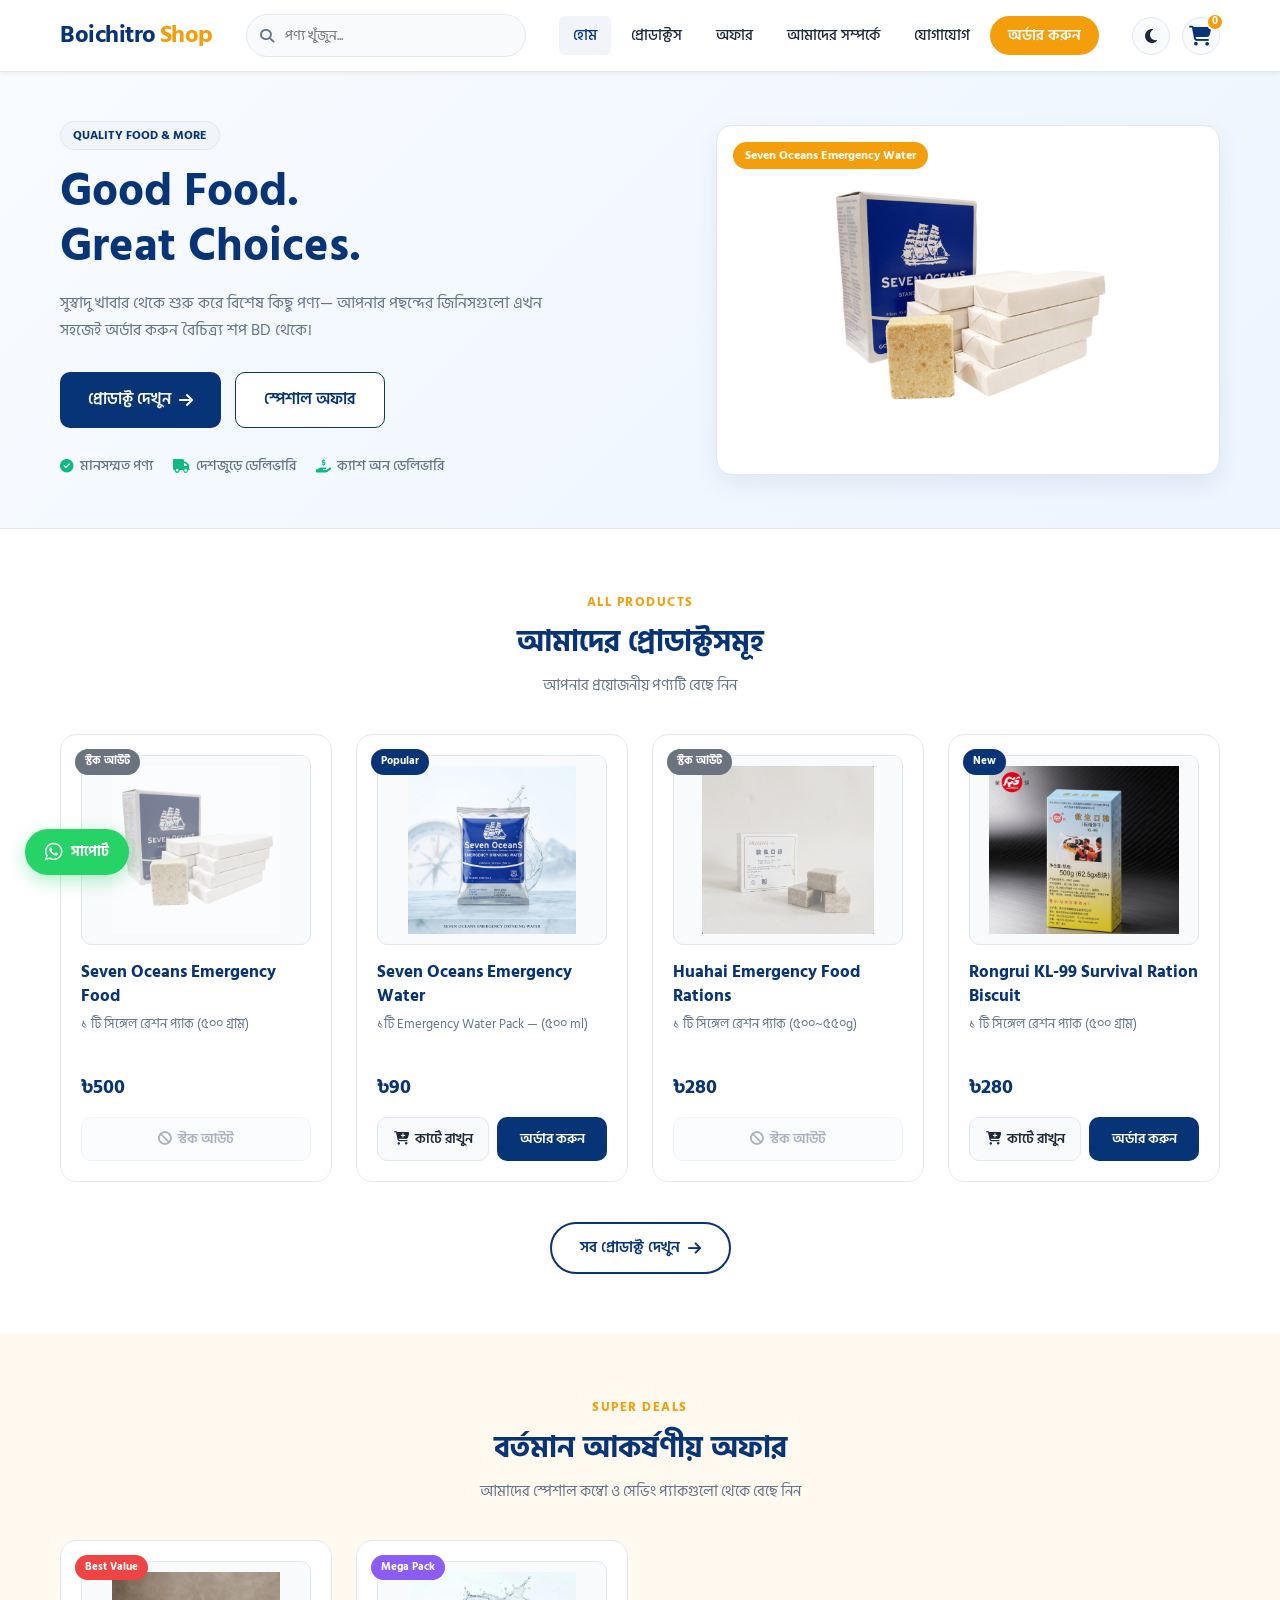
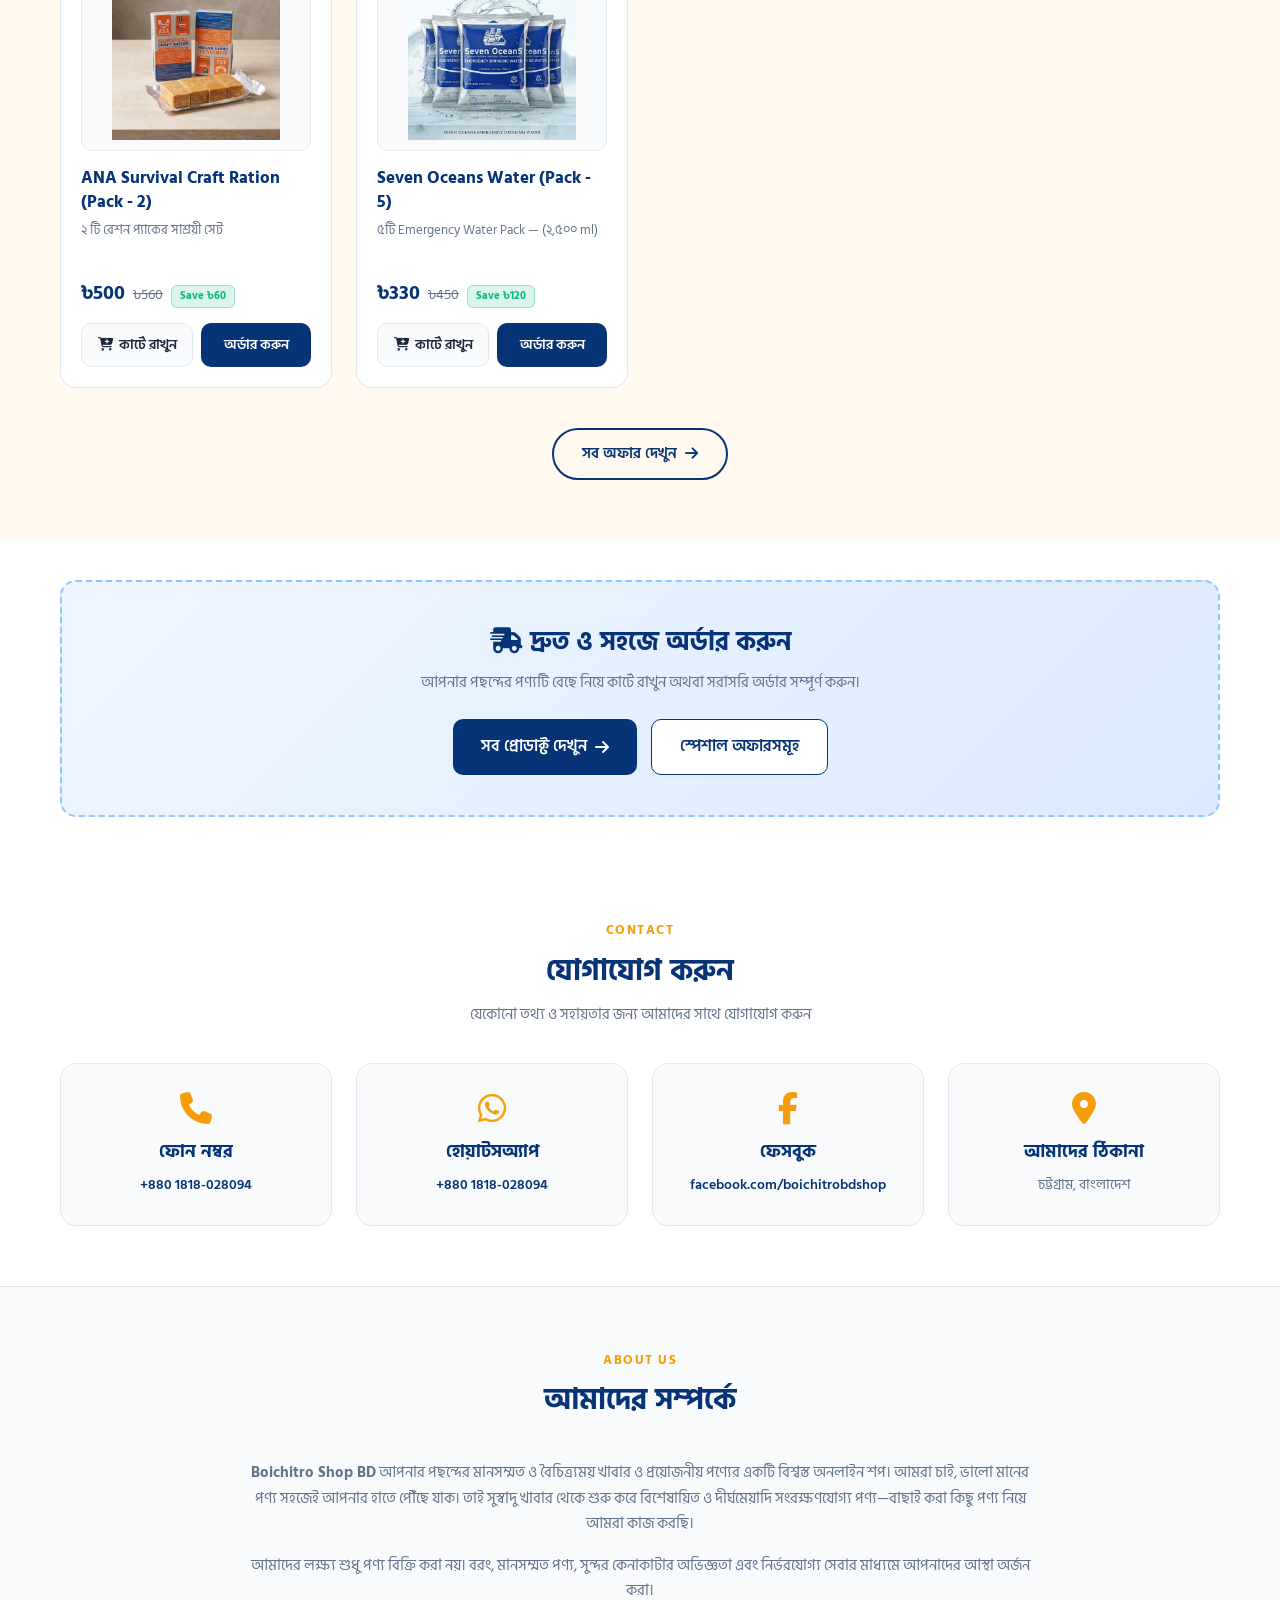
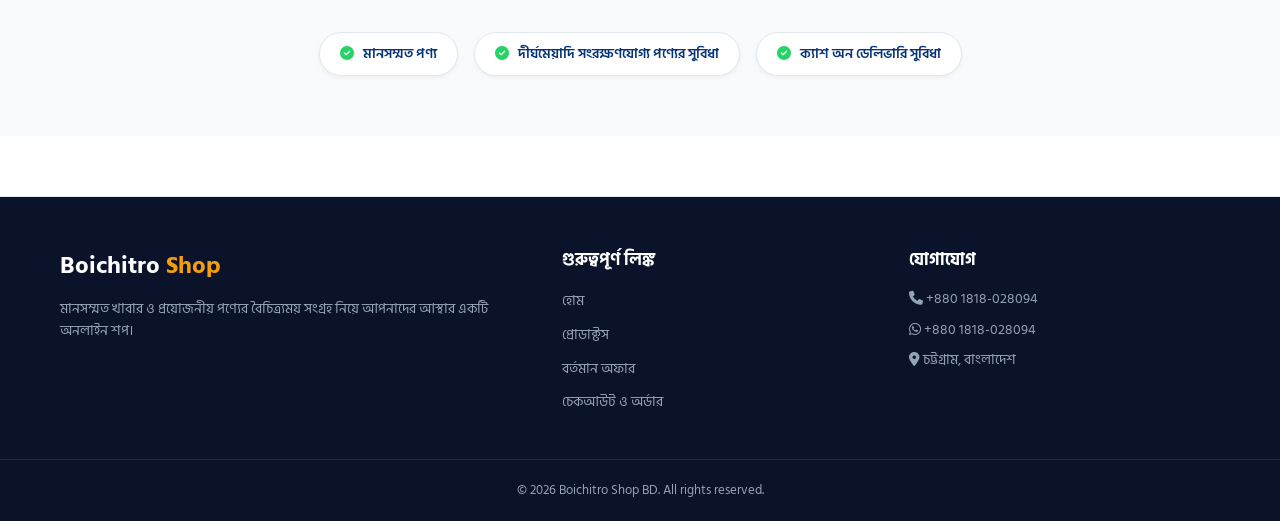
==== commit a24f54fa: "Update index.html" ====
--- a/index.html
+++ b/index.html
@@ -69,17 +69,18 @@
     <section id="home" class="hero-section">
         <div class="container hero-container">
             <div class="hero-text">
-                <span class="badge badge-primary">PREMIUM EMERGENCY FOOD</span>
-                <h1>Be Prepared.<br>Stay Ready.</h1>
-                <p>দীর্ঘমেয়াদী জরুরি সহায়তার জন্য ভরসায় রাখুন Seven Oceans ইমার্জেন্সি ফুড রেশন। ১০০% অরিজিনাল নরওয়েজিয়ান সারভাইভাল ফুডের নিশ্চয়তা।</p>
+                <span class="badge badge-primary">QUALITY FOOD & MORE</span>
+                <h1>Good Food.<br>Great Choices.</h1>
+                <p>সুস্বাদু খাবার থেকে শুরু করে বিশেষ কিছু পণ্য—
+আপনার পছন্দের জিনিসগুলো এখন সহজেই অর্ডার করুন বৈচিত্র্য শপ BD থেকে।</p>
                 
                 <div class="hero-btns">
                     <a href="products.html" class="btn btn-primary btn-lg">প্রোডাক্ট দেখুন <i class="fa-solid fa-arrow-right"></i></a>
                     <a href="offers.html" class="btn btn-secondary btn-lg">স্পেশাল অফার</a>
                 </div>
                 <div class="hero-features">
-                    <div class="feature-tag"><i class="fa-solid fa-circle-check"></i> ১০০% অরিজিনাল</div>
-                    <div class="feature-tag"><i class="fa-solid fa-truck"></i> দ্রুত ডেলিভারি</div>
+                    <div class="feature-tag"><i class="fa-solid fa-circle-check"></i> মানসম্মত পণ্য</div>
+                    <div class="feature-tag"><i class="fa-solid fa-truck"></i> দেশজুড়ে ডেলিভারি</div>
                     <div class="feature-tag"><i class="fa-solid fa-hand-holding-dollar"></i> ক্যাশ অন ডেলিভারি</div>
                 </div>
             </div>
@@ -192,11 +193,13 @@
             </div>
             <div class="about-content">
                 <div class="about-text">
-                    <p><strong>Boichitro Shop BD</strong> বাংলাদেশে দীর্ঘমেয়াদী এবং জরুরি খাদ্য ও পানীয় সরবরাহের একটি বিশ্বস্ত নাম। দুর্যোগ, বন্যা, ভ্রমণ বা যেকোনো জরুরি পরিস্থিতিতে টিকে থাকার জন্য আমরা ১০০% অরিজিনাল <strong>Seven Oceans</strong> রেশন ও ওয়াটার প্যাক সরবরাহ করে থাকি।</p>
-                    <p>আমাদের লক্ষ্য হলো বাংলাদেশের যেকোনো প্রান্তে দ্রুততম সময়ের মধ্যে সর্বোচ্চ গুণগত মানের সারভাইভাল কিট ও ফুড পৌঁছে দেওয়া। গ্রাহকের সন্তুষ্টি এবং পণ্যের অরিজিনালিটিই আমাদের মূল লক্ষ্য।</p>
+                    <p><strong>Boichitro Shop BD</strong> আপনার পছন্দের মানসম্মত ও বৈচিত্র্যময় খাবার ও প্রয়োজনীয় পণ্যের একটি বিশ্বস্ত অনলাইন শপ।
+
+আমরা চাই, ভালো মানের পণ্য সহজেই আপনার হাতে পৌঁছে যাক। তাই সুস্বাদু খাবার থেকে শুরু করে বিশেষায়িত ও দীর্ঘমেয়াদি সংরক্ষণযোগ্য পণ্য—বাছাই করা কিছু পণ্য নিয়ে আমরা কাজ করছি।</p>
+                    <p>আমাদের লক্ষ্য শুধু পণ্য বিক্রি করা নয়। বরং, মানসম্মত পণ্য, সুন্দর কেনাকাটার অভিজ্ঞতা এবং নির্ভরযোগ্য সেবার মাধ্যমে আপনাদের আস্থা অর্জন করা।</p>
                     <ul class="about-list">
-                        <li><i class="fa-solid fa-check-circle"></i> ১০০% অরিজিনাল নরওয়েজিয়ান প্রোডাক্ট</li>
-                        <li><i class="fa-solid fa-check-circle"></i> মেয়াদোত্তীর্ণের দীর্ঘ সময় (৫ বছর Shelf Life)</li>
+                        <li><i class="fa-solid fa-check-circle"></i> মানসম্মত পণ্য</li>
+                        <li><i class="fa-solid fa-check-circle"></i> দীর্ঘমেয়াদি সংরক্ষণযোগ্য পণ্যের সুবিধা </li>
                         <li><i class="fa-solid fa-check-circle"></i> ক্যাশ অন ডেলিভারি সুবিধা</li>
                     </ul>
                 </div>
@@ -261,7 +264,7 @@
         <div class="container footer-grid">
             <div class="footer-box">
                 <h2>Boichitro <span>Shop</span></h2>
-                <p>সারা বাংলাদেশে অরিজিনাল ইমার্জেন্সি ফুড ও সারভাইভাল কিট সরবরাহে আপনার আস্থাভাজন বিশ্বস্ত প্রতিষ্ঠান।</p>
+                <p>মানসম্মত খাবার ও প্রয়োজনীয় পণ্যের বৈচিত্র্যময় সংগ্রহ নিয়ে আপনাদের আস্থার একটি অনলাইন শপ।</p>
             </div>
             <div class="footer-box">
                 <h3>গুরুত্বপূর্ণ লিঙ্ক</h3>
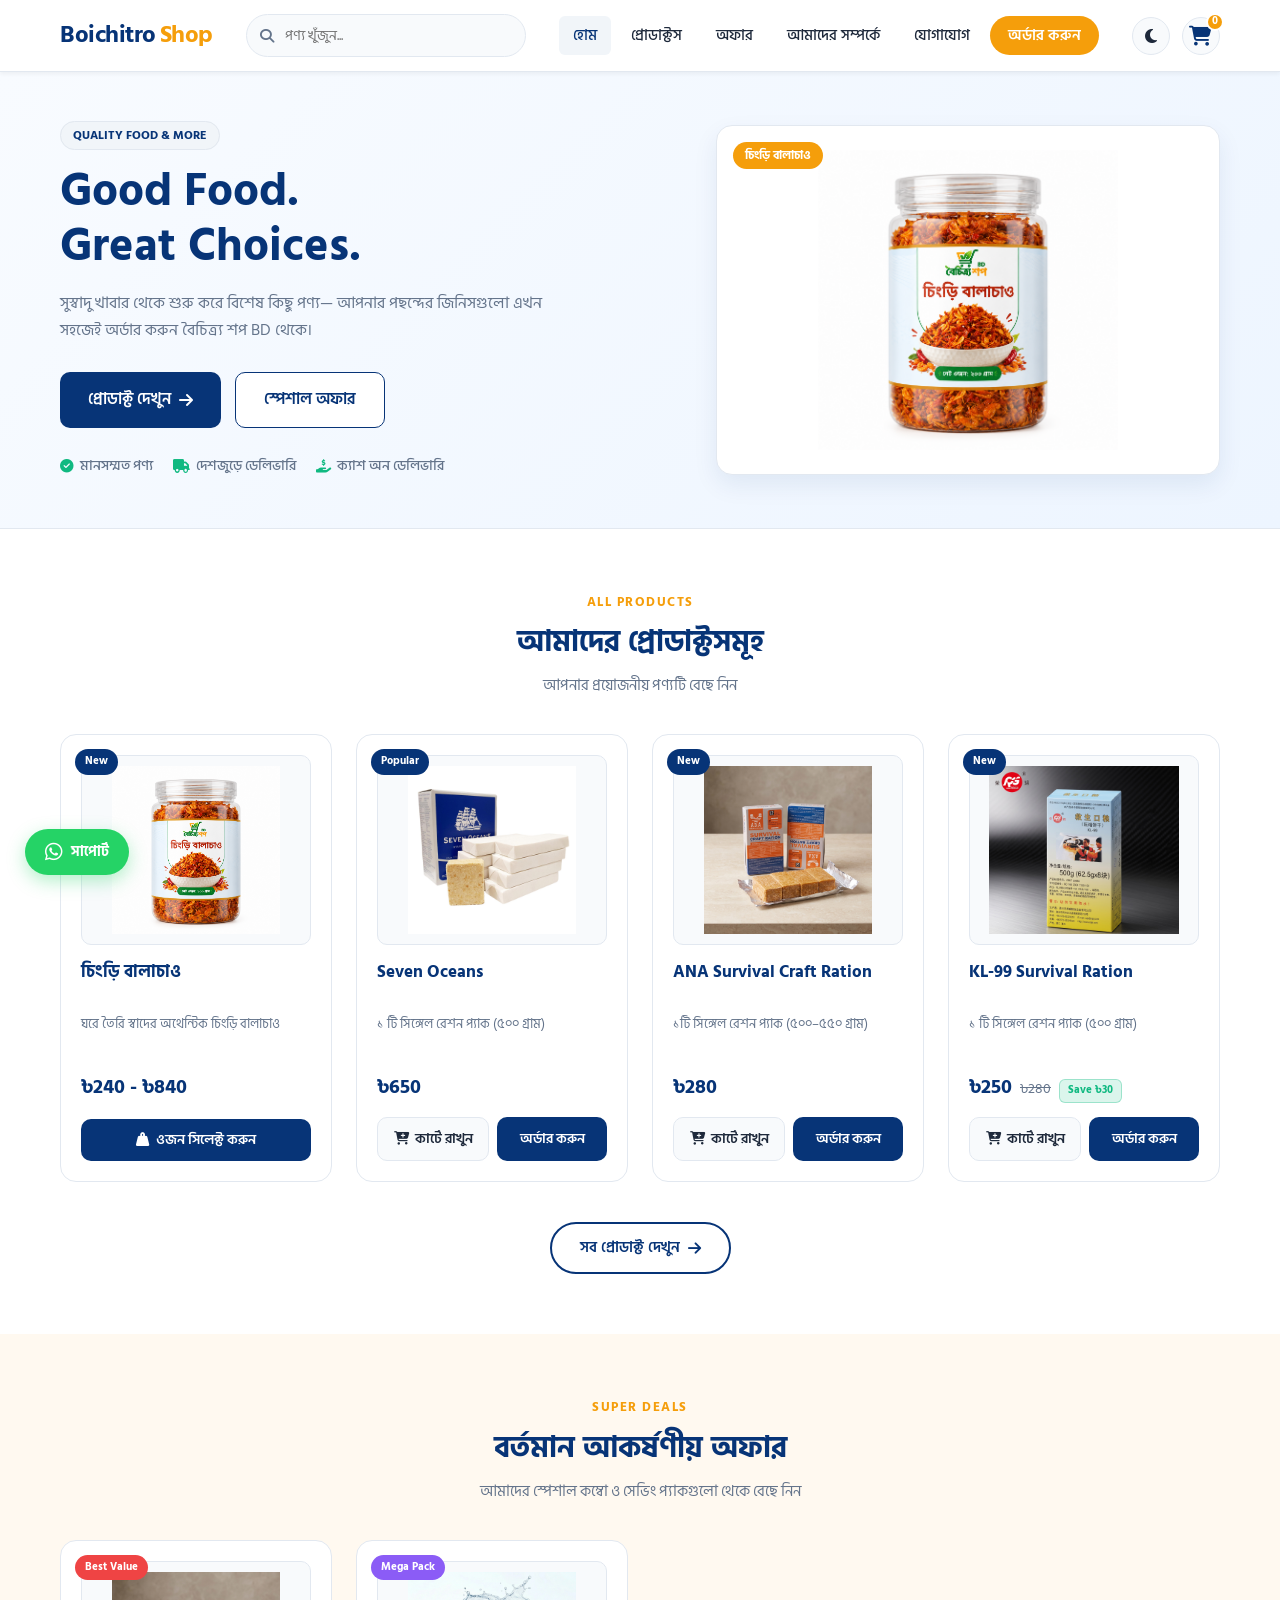
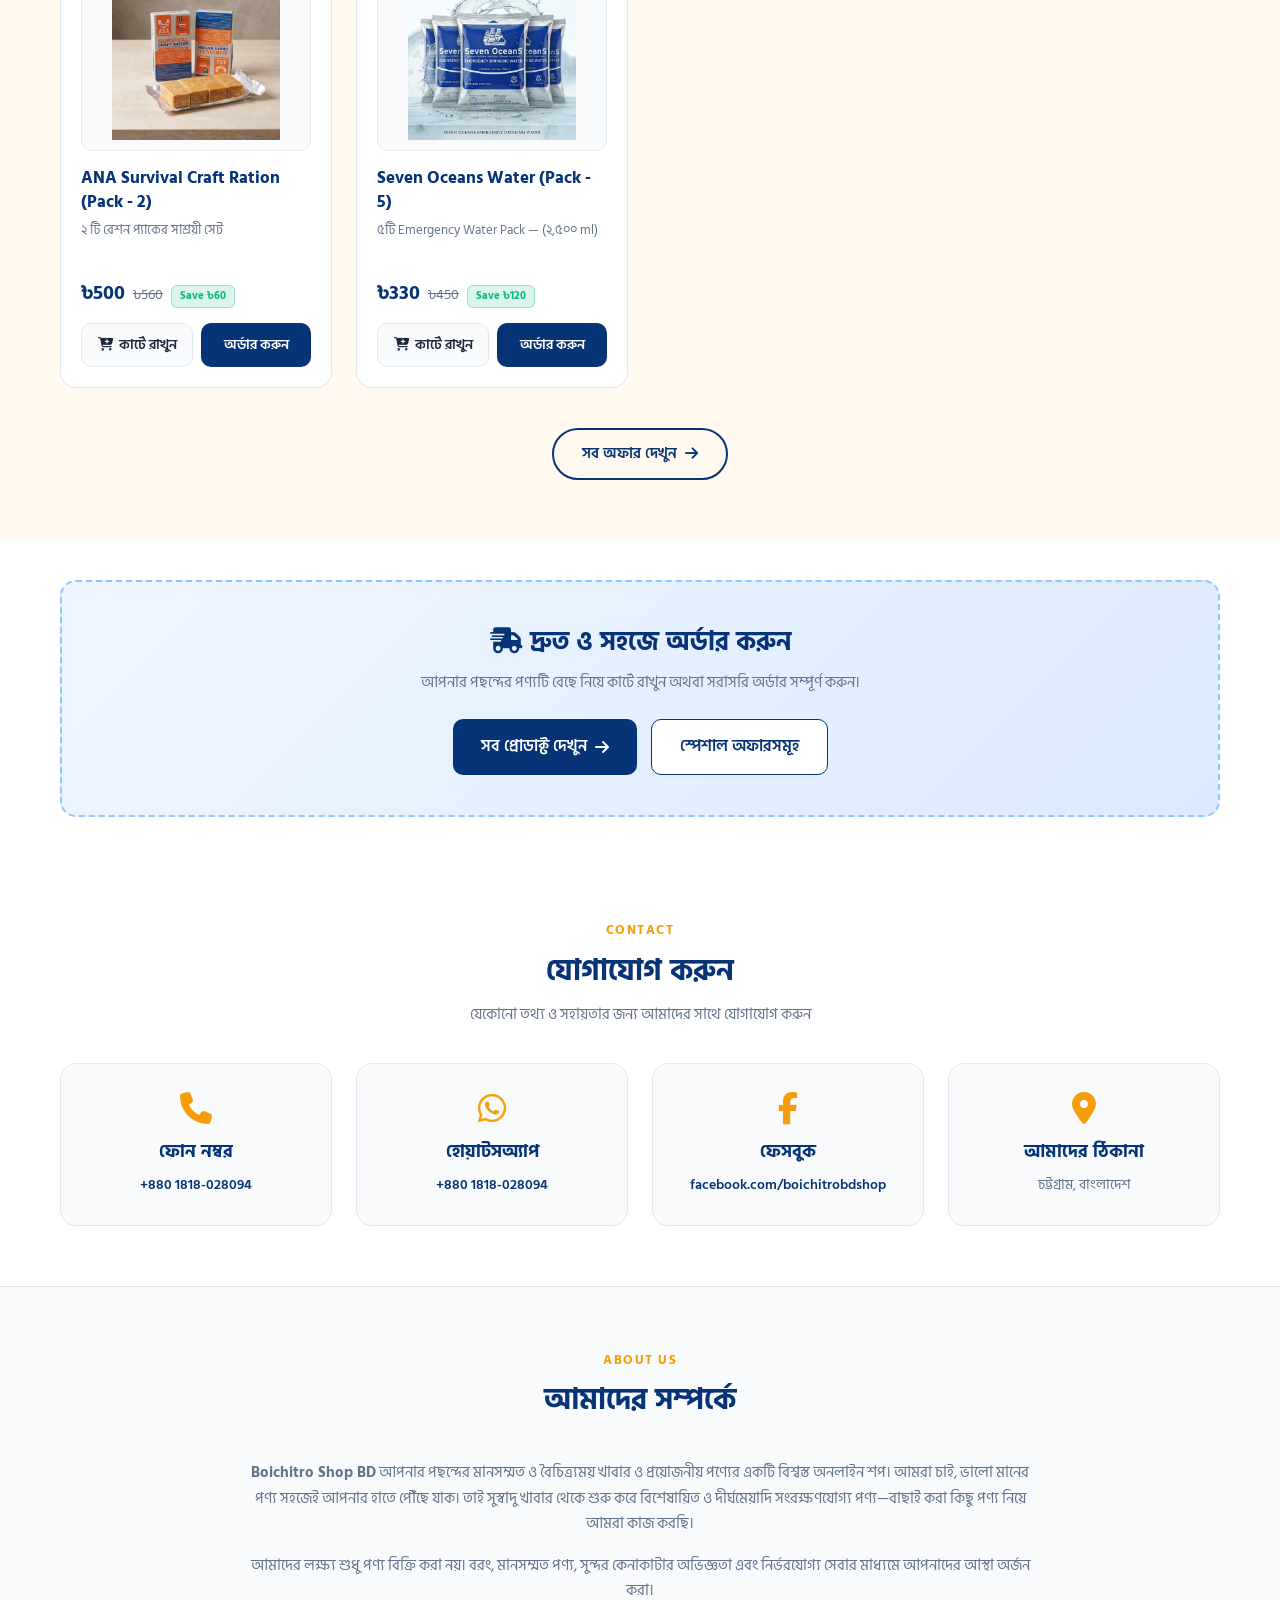
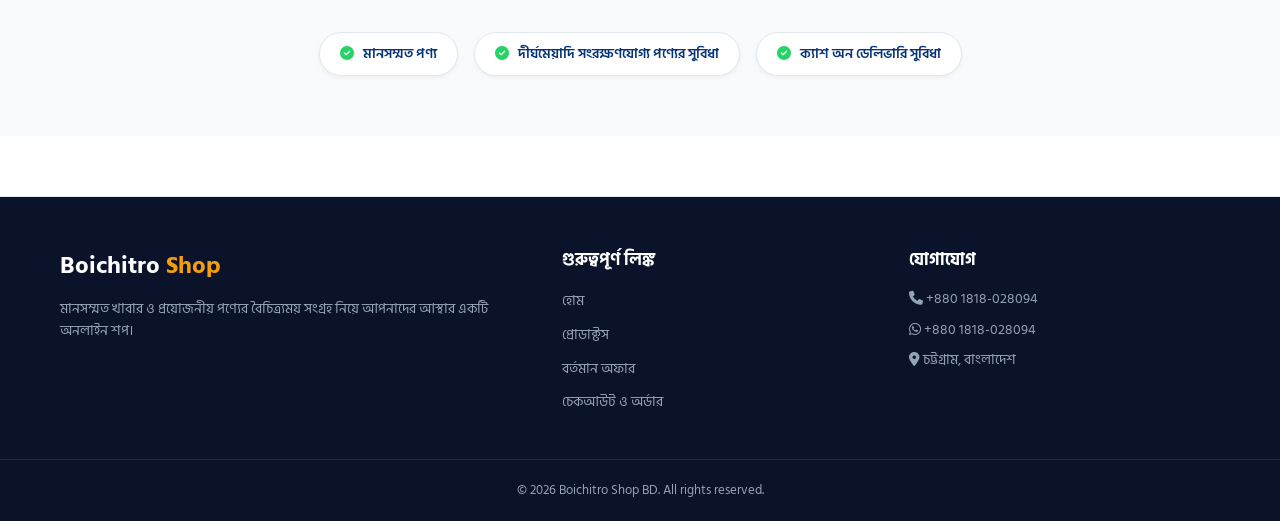
==== commit d46527ab: "Update index.html" ====
--- a/index.html
+++ b/index.html
@@ -2,6 +2,7 @@
 <html lang="bn">
 <head>
     <meta charset="UTF-8">
+    <meta name="google-site-verification" content="fKbBDcRLJlTndD-x-MCyYOgG3siWuxLwGKbx0G90AGQ" />
     <meta name="viewport" content="width=device-width, initial-scale=1.0">
     <title>Boichitro Shop BD | Seven Oceans Emergency Food & Water</title>
     <link rel="icon" type="image/png" href="image/favicon.png">
--- a/style.css
+++ b/style.css
@@ -1783,13 +1783,13 @@
 }
 
 @media (max-width: 768px) {
-    body { padding-bottom: 70px; }
+    body { padding-bottom: calc(70px + env(safe-area-inset-bottom, 0px)); }
     
     .container { padding: 0 14px; }
     
     .header-container {
         flex-wrap: wrap;
-        padding: 10px 14px;
+        padding: 8px 14px 14px;
         gap: 8px;
     }
     
@@ -1798,7 +1798,7 @@
     .search-box {
         order: 3;
         flex: 1 1 100%;
-        margin-top: 4px;
+        margin-top: 0;
     }
     .search-box input {
         padding: 9px 16px 9px 36px;
@@ -1871,13 +1871,14 @@
         bottom: 0;
         left: 0;
         width: 100%;
-        height: 60px;
+        /* 60px bar + safe area: the inset is added to the height instead of squeezing the content area */
+        height: calc(60px + env(safe-area-inset-bottom, 0px));
         background: var(--card-bg);
         box-shadow: 0 -4px 20px rgba(0,0,0,0.12);
         z-index: 9000;
         justify-content: space-around;
-        align-items: center;
-        padding: 4px 2px max(4px, env(safe-area-inset-bottom));
+        align-items: flex-start;
+        padding: 0 2px env(safe-area-inset-bottom, 0px);
         border-top: 1px solid var(--border-color);
     }
     
@@ -1891,10 +1892,13 @@
         font-size: 11px;
         font-weight: 600;
         position: relative;
-        flex: 1;
-        height: 100%;
+        flex: 1 1 0;
+        min-width: 0;
+        height: 59px; /* 60px bar minus 1px top border */
         min-height: 44px;
         padding: 2px 0;
+        line-height: 1.2;
+        font-family: inherit;
         transition: var(--transition);
         background: none;
         border: none;
@@ -1908,7 +1912,7 @@
     
     /* WHATSAPP FLOAT ON MOBILE */
     .whatsapp-float {
-        bottom: 72px;
+        bottom: calc(72px + env(safe-area-inset-bottom, 0px));
         left: 12px;
         width: 46px;
         height: 46px;
@@ -1972,14 +1976,18 @@
     }
     
     /* HERO SECTION ON MOBILE */
-    .hero-section { padding: 30px 0; }
-    .hero-text h1 { font-size: 28px; line-height: 1.25; }
-    .hero-text p { font-size: 14px; }
-    .hero-btns { flex-direction: column; gap: 10px; }
-    .hero-btns .btn { width: 100%; min-height: 46px; }
-    .hero-features { justify-content: center; gap: 10px 14px; font-size: 12.5px; }
-    .hero-slider-box { padding: 16px; }
-    .slider-wrapper img { height: 200px; }
+    .hero-section { padding: 14px 0 16px; }
+    .hero-container { gap: 14px; }
+    .hero-text h1 { font-size: 28px; line-height: 1.2; margin: 6px 0 6px; }
+    .hero-text p { font-size: 14px; line-height: 1.55; max-width: 100%; margin: 0 auto; overflow-wrap: anywhere; }
+    .hero-btns { flex-direction: row; flex-wrap: nowrap; justify-content: center; gap: 8px; margin: 12px 0 10px; }
+    .hero-btns .btn { flex: 1 1 0; width: auto; min-width: 0; min-height: 44px; padding: 10px 8px; font-size: 13.5px; gap: 6px; white-space: nowrap; }
+    .hero-features { justify-content: center; gap: 6px 12px; font-size: 12.5px; }
+    .hero-slider-box { padding: 10px; }
+    .slider-wrapper img { height: 170px; max-width: 100%; object-fit: contain; }
+    .product-tag { top: 10px; left: 10px; }
+    .products-section { padding: 28px 0; }
+    .section-title { margin-bottom: 16px; }
     
     /* SINGLE PRODUCT PAGE */
     .single-product-main { padding: 20px 14px 80px; }
@@ -1994,7 +2002,7 @@
         grid-template-columns: repeat(2, 1fr);
         gap: 10px;
     }
-    .product-card { padding: 10px; }
+    .product-card { padding: 10px; min-width: 0; }
     .product-img {
         height: auto;
         aspect-ratio: 1 / 1;
@@ -2036,13 +2044,16 @@
     }
     
     /* FOOTER */
-    .footer { padding: 36px 0 16px; margin-top: 40px; }
+    .footer { padding: 28px 0 14px; margin-top: 32px; }
 }
 
 @media (max-width: 480px) {
     .container { padding: 0 12px; }
+    /* .container's shorthand padding (above) would otherwise wipe the header's vertical padding */
+    .header-container { padding: 8px 12px 14px; }
     .logo a { font-size: 18px; }
     .hero-text h1 { font-size: 26px; }
+    .hero-btns .btn { font-size: 13px; padding: 10px 6px; }
     .section-title h2 { font-size: 24px; }
     .page-banner h1 { font-size: 24px; }
     .page-banner { padding: 30px 0; }
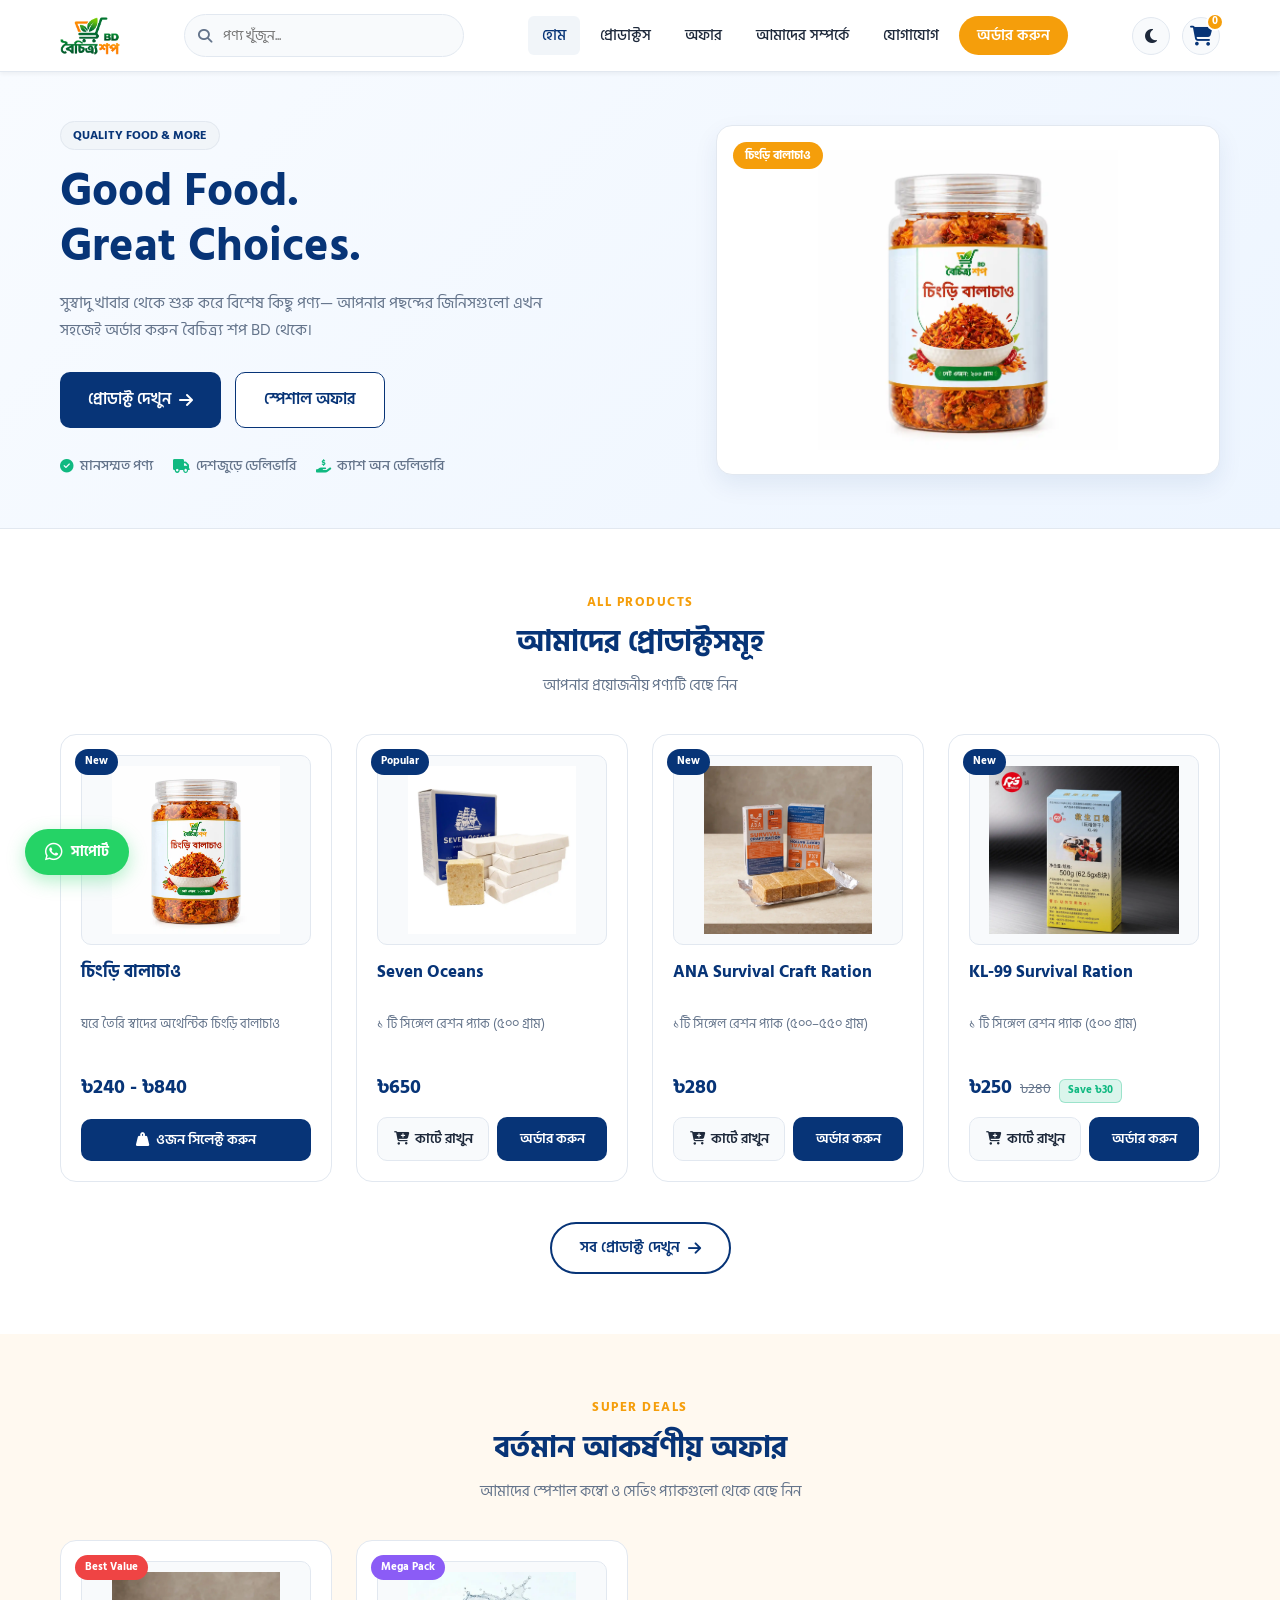
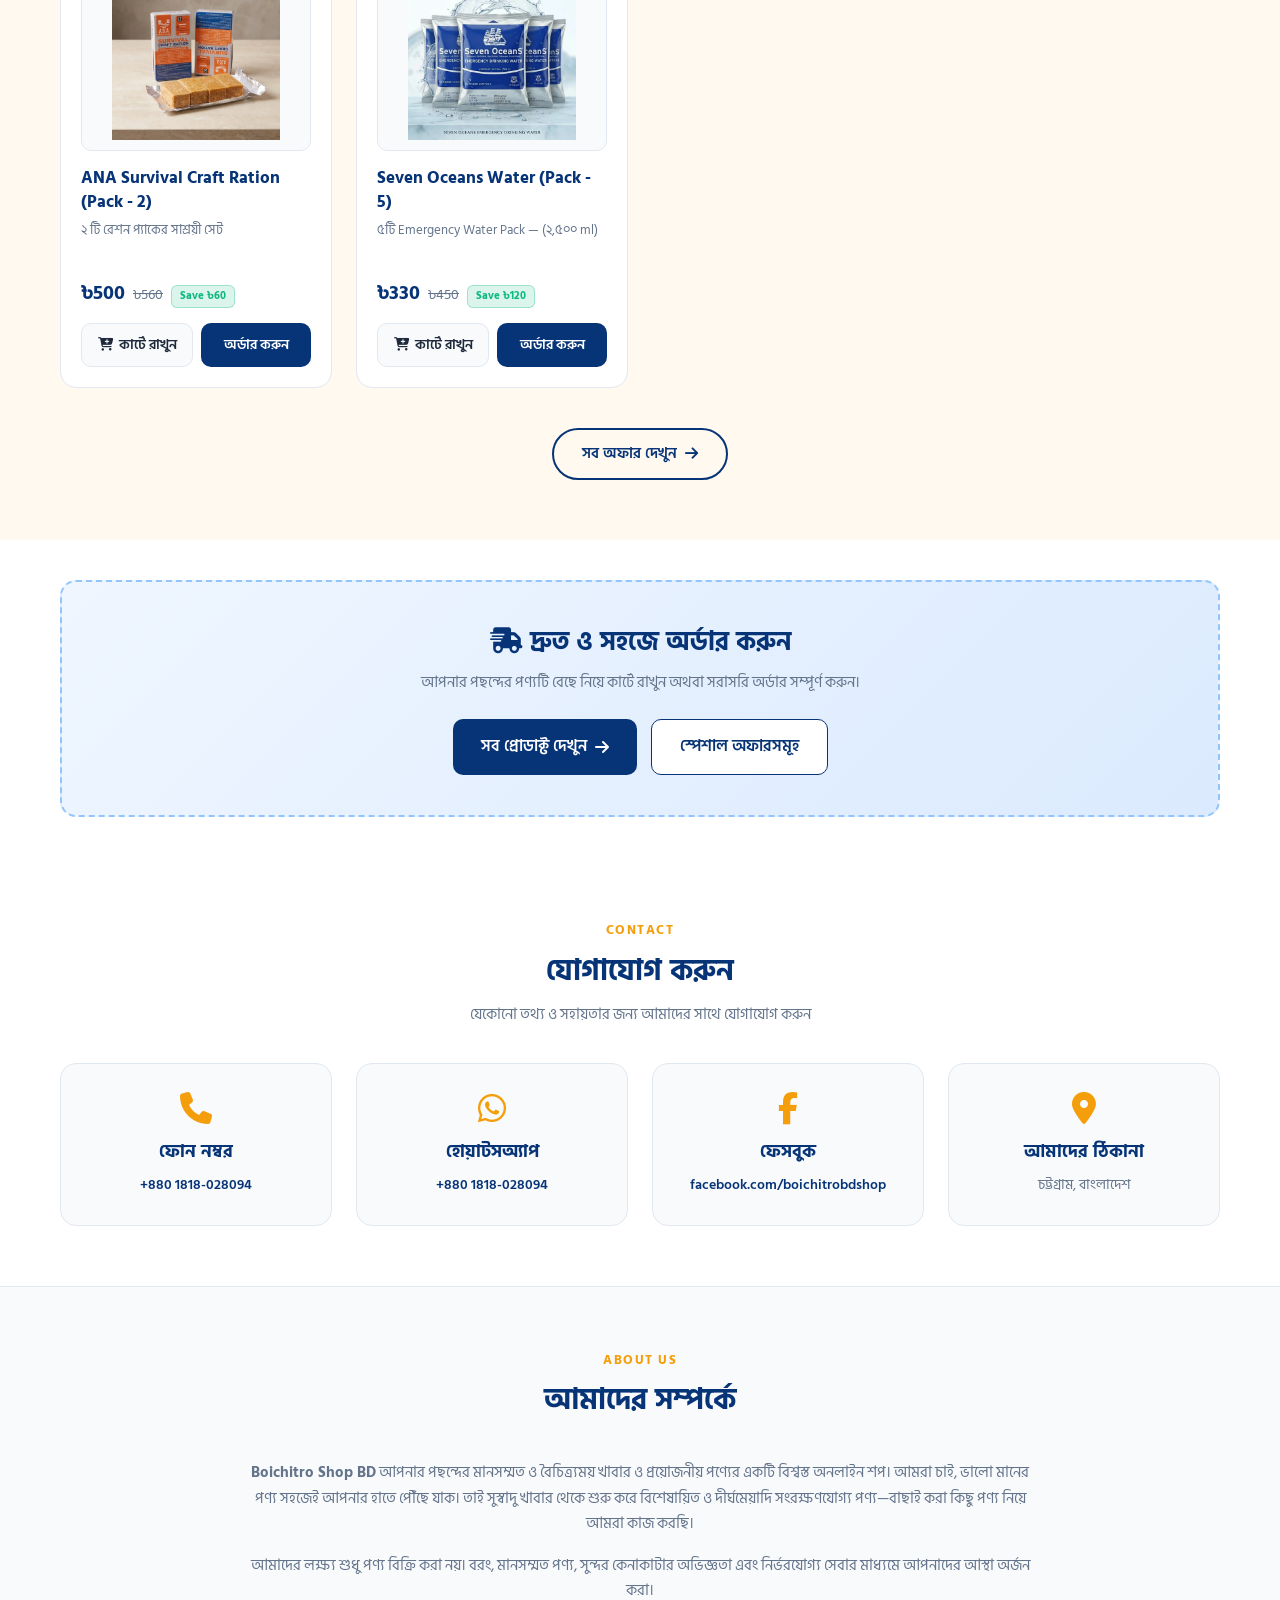
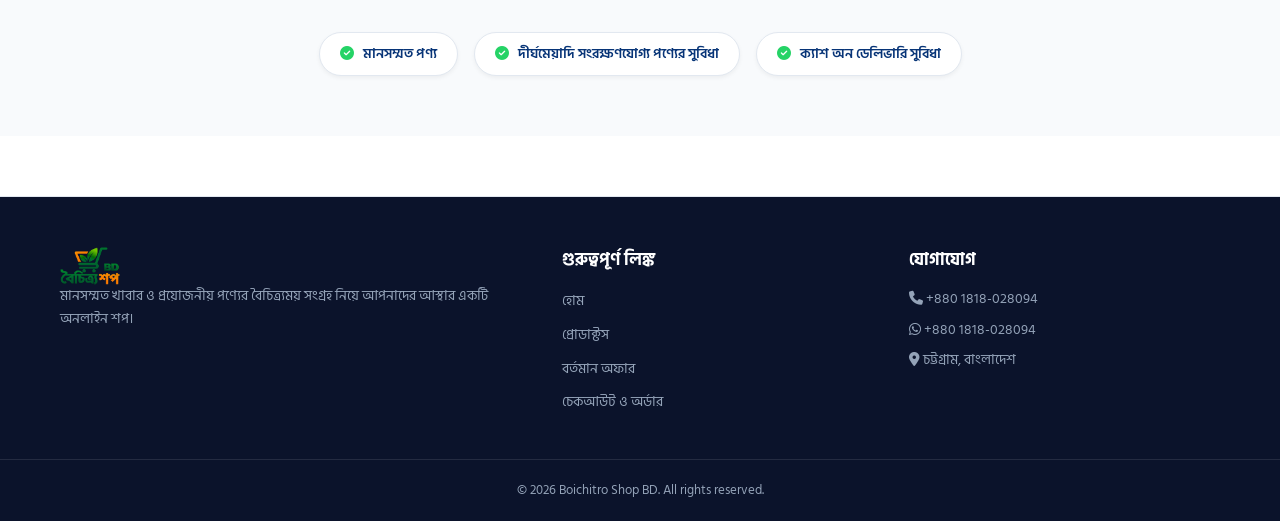
==== commit d4c07d20: "Add files via upload" ====
--- a/index.html
+++ b/index.html
@@ -1,10 +1,26 @@
 <!DOCTYPE html>
 <html lang="bn">
 <head>
+    <meta name="google-site-verification" content="fKbBDcRLJlTndD-x-MCyYOgG3siWuxLwGKbx0G90AGQ" />
     <meta charset="UTF-8">
     <meta name="google-site-verification" content="fKbBDcRLJlTndD-x-MCyYOgG3siWuxLwGKbx0G90AGQ" />
-    <meta name="viewport" content="width=device-width, initial-scale=1.0">
-    <title>Boichitro Shop BD | Seven Oceans Emergency Food & Water</title>
+    <meta name="viewport" content="width=device-width, initial-scale=1.0, maximum-scale=1.0, user-scalable=no">
+    <title>BoichitroShop | বৈচিত্র্য শপ BD – Online Shopping Bangladesh</title>
+    <meta name="description" content="Boichitro Shop BD (বৈচিত্র্য শপ) – চট্টগ্রামভিত্তিক অনলাইন শপ। Seven Oceans Emergency Ration Biscuit, চিংড়ি বালাচাওসহ মানসম্মত পণ্য ক্যাশ অন ডেলিভারিতে সারা বাংলাদেশে।">
+    <meta name="robots" content="index, follow, max-image-preview:large">
+    <link rel="canonical" href="https://boichitroshop.vercel.app/">
+    <meta property="og:type" content="website">
+    <meta property="og:site_name" content="Boichitro Shop BD">
+    <meta property="og:locale" content="bn_BD">
+    <meta property="og:title" content="BoichitroShop | বৈচিত্র্য শপ BD – Online Shopping Bangladesh">
+    <meta property="og:description" content="Boichitro Shop BD (বৈচিত্র্য শপ) – চট্টগ্রামভিত্তিক অনলাইন শপ। Seven Oceans Emergency Ration Biscuit, চিংড়ি বালাচাওসহ মানসম্মত পণ্য ক্যাশ অন ডেলিভারিতে সারা বাংলাদেশে।">
+    <meta property="og:url" content="https://boichitroshop.vercel.app/">
+    <meta property="og:image" content="https://boichitroshop.vercel.app/image/Seven%20Oceans.jpg">
+    <meta property="og:image:alt" content="Boichitro Shop BD – Seven Oceans Emergency Food">
+    <meta name="twitter:card" content="summary_large_image">
+    <meta name="twitter:title" content="BoichitroShop | বৈচিত্র্য শপ BD – Online Shopping Bangladesh">
+    <meta name="twitter:description" content="Boichitro Shop BD (বৈচিত্র্য শপ) – চট্টগ্রামভিত্তিক অনলাইন শপ। Seven Oceans Emergency Ration Biscuit, চিংড়ি বালাচাওসহ মানসম্মত পণ্য ক্যাশ অন ডেলিভারিতে সারা বাংলাদেশে।">
+    <meta name="twitter:image" content="https://boichitroshop.vercel.app/image/Seven%20Oceans.jpg">
     <link rel="icon" type="image/png" href="image/favicon.png">
     <link rel="preconnect" href="https://fonts.googleapis.com">
     <link rel="preconnect" href="https://fonts.gstatic.com" crossorigin>
@@ -13,15 +29,61 @@
     <link rel="stylesheet" href="style.css">
     <script>
         (function() {
+            // Default theme is ALWAYS light. Dark mode is used only when the
+            // visitor has explicitly chosen it via the toggle (saved in localStorage).
+            // The device/browser prefers-color-scheme setting is intentionally ignored.
+            var theme = 'light';
             try {
-                var savedTheme = localStorage.getItem('boichitroTheme');
-                if (savedTheme === 'dark' || (!savedTheme && window.matchMedia('(prefers-color-scheme: dark)').matches)) {
-                    document.documentElement.setAttribute('data-theme', 'dark');
-                } else {
-                    document.documentElement.setAttribute('data-theme', 'light');
-                }
+                if (localStorage.getItem('boichitroTheme') === 'dark') theme = 'dark';
             } catch (e) {}
+            document.documentElement.setAttribute('data-theme', theme);
         })();
+    </script>
+    <script type="application/ld+json">
+{
+  "@context": "https://schema.org",
+  "@graph": [
+    {
+      "@type": "Organization",
+      "@id": "https://boichitroshop.vercel.app/#organization",
+      "name": "Boichitro Shop BD",
+      "alternateName": [
+        "BoichitroShop",
+        "Boichitro Shop",
+        "বৈচিত্র্য শপ",
+        "বৈচিত্র্য শপ BD"
+      ],
+      "url": "https://boichitroshop.vercel.app/",
+      "telephone": "+8801818028094",
+      "address": {
+        "@type": "PostalAddress",
+        "addressLocality": "Chattogram",
+        "addressCountry": "BD"
+      },
+      "areaServed": {
+        "@type": "Country",
+        "name": "Bangladesh"
+      },
+      "sameAs": [
+        "https://www.facebook.com/boichitrobdshop"
+      ]
+    },
+    {
+      "@type": "WebSite",
+      "@id": "https://boichitroshop.vercel.app/#website",
+      "url": "https://boichitroshop.vercel.app/",
+      "name": "Boichitro Shop BD",
+      "alternateName": [
+        "BoichitroShop",
+        "বৈচিত্র্য শপ"
+      ],
+      "inLanguage": "bn-BD",
+      "publisher": {
+        "@id": "https://boichitroshop.vercel.app/#organization"
+      }
+    }
+  ]
+}
     </script>
     <script src="script.js" defer></script>
 </head>
@@ -34,7 +96,7 @@
     <header class="header">
         <div class="container header-container">
             <div class="logo">
-                <a href="index.html">Boichitro <span>Shop</span></a>
+                <a href="index.html" class="logo-link"><img src="image/logo.png" alt="Boichitro Shop BD Logo" class="logo-img" width="61" height="38"></a>
             </div>
 
             <div class="search-box">
@@ -88,7 +150,7 @@
             <div class="hero-slider-box">
                 <div class="slider-wrapper">
                     <span class="product-tag">Seven Oceans</span>
-                    <img src="image/Seven Oceans2.jpg" alt="Seven Oceans Emergency Food" id="sliderImg" fetchpriority="high" decoding="async">
+                    <img src="image/balachao.png" alt="চিংড়ি বালাচাও" id="sliderImg" fetchpriority="high" decoding="async">
                 </div>
             </div>
         </div>
@@ -264,7 +326,7 @@
     <footer class="footer">
         <div class="container footer-grid">
             <div class="footer-box">
-                <h2>Boichitro <span>Shop</span></h2>
+                <a href="index.html" class="logo-link"><img src="image/logo.png" alt="Boichitro Shop BD Logo" class="logo-img" width="61" height="38"></a>
                 <p>মানসম্মত খাবার ও প্রয়োজনীয় পণ্যের বৈচিত্র্যময় সংগ্রহ নিয়ে আপনাদের আস্থার একটি অনলাইন শপ।</p>
             </div>
             <div class="footer-box">
--- a/style.css
+++ b/style.css
@@ -172,6 +172,16 @@
     color: var(--secondary-color);
 }
 
+/* Official image logo – height matches the 38px header buttons so header height is unchanged */
+.logo a.logo-link { line-height: 0; }
+.logo-img {
+    display: block;
+    height: 38px;
+    width: auto;
+    max-width: none;
+    flex-shrink: 0;
+}
+
 .search-box {
     position: relative;
     flex: 0 1 280px;
@@ -1794,6 +1804,7 @@
     }
     
     .logo a { font-size: 20px; }
+    .logo-img { height: 40px; }
     
     .search-box {
         order: 3;
@@ -2637,3 +2648,30 @@
     .form-grid-admin { grid-template-columns: 1fr; }
     .admin-topbar { padding: 14px 16px; }
 }
+
+/* Mobile Page Banner Adjustment */
+@media (max-width: 768px) {
+
+    .page-banner {
+        padding: 18px 10px !important;
+        min-height: auto !important;
+    }
+
+    .page-banner h1 {
+        font-size: 22px !important;
+        margin: 0 !important;
+    }
+
+    .page-banner p {
+        font-size: 12px !important;
+        margin: 5px 0 0 !important;
+    }
+
+}
+@media (max-width: 768px) {
+    input,
+    select,
+    textarea {
+        font-size: 16px !important;
+    }
+}
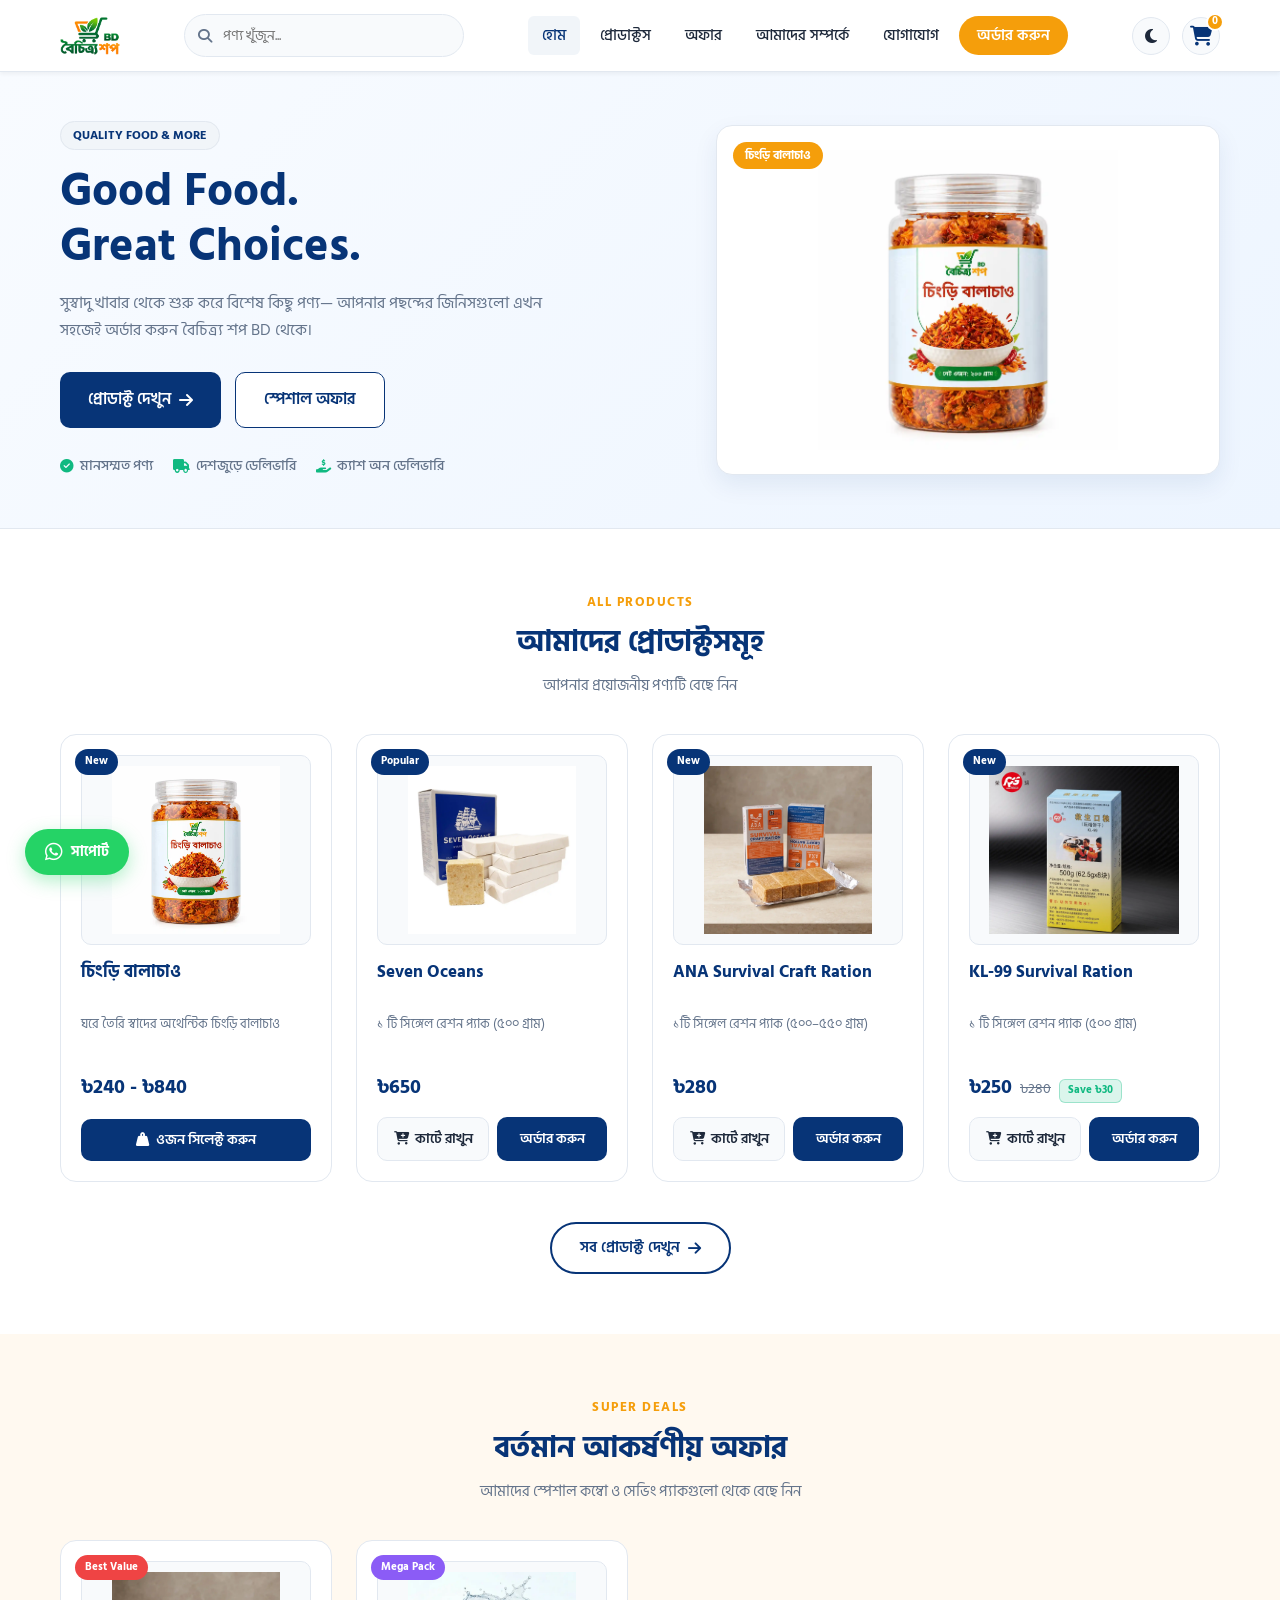
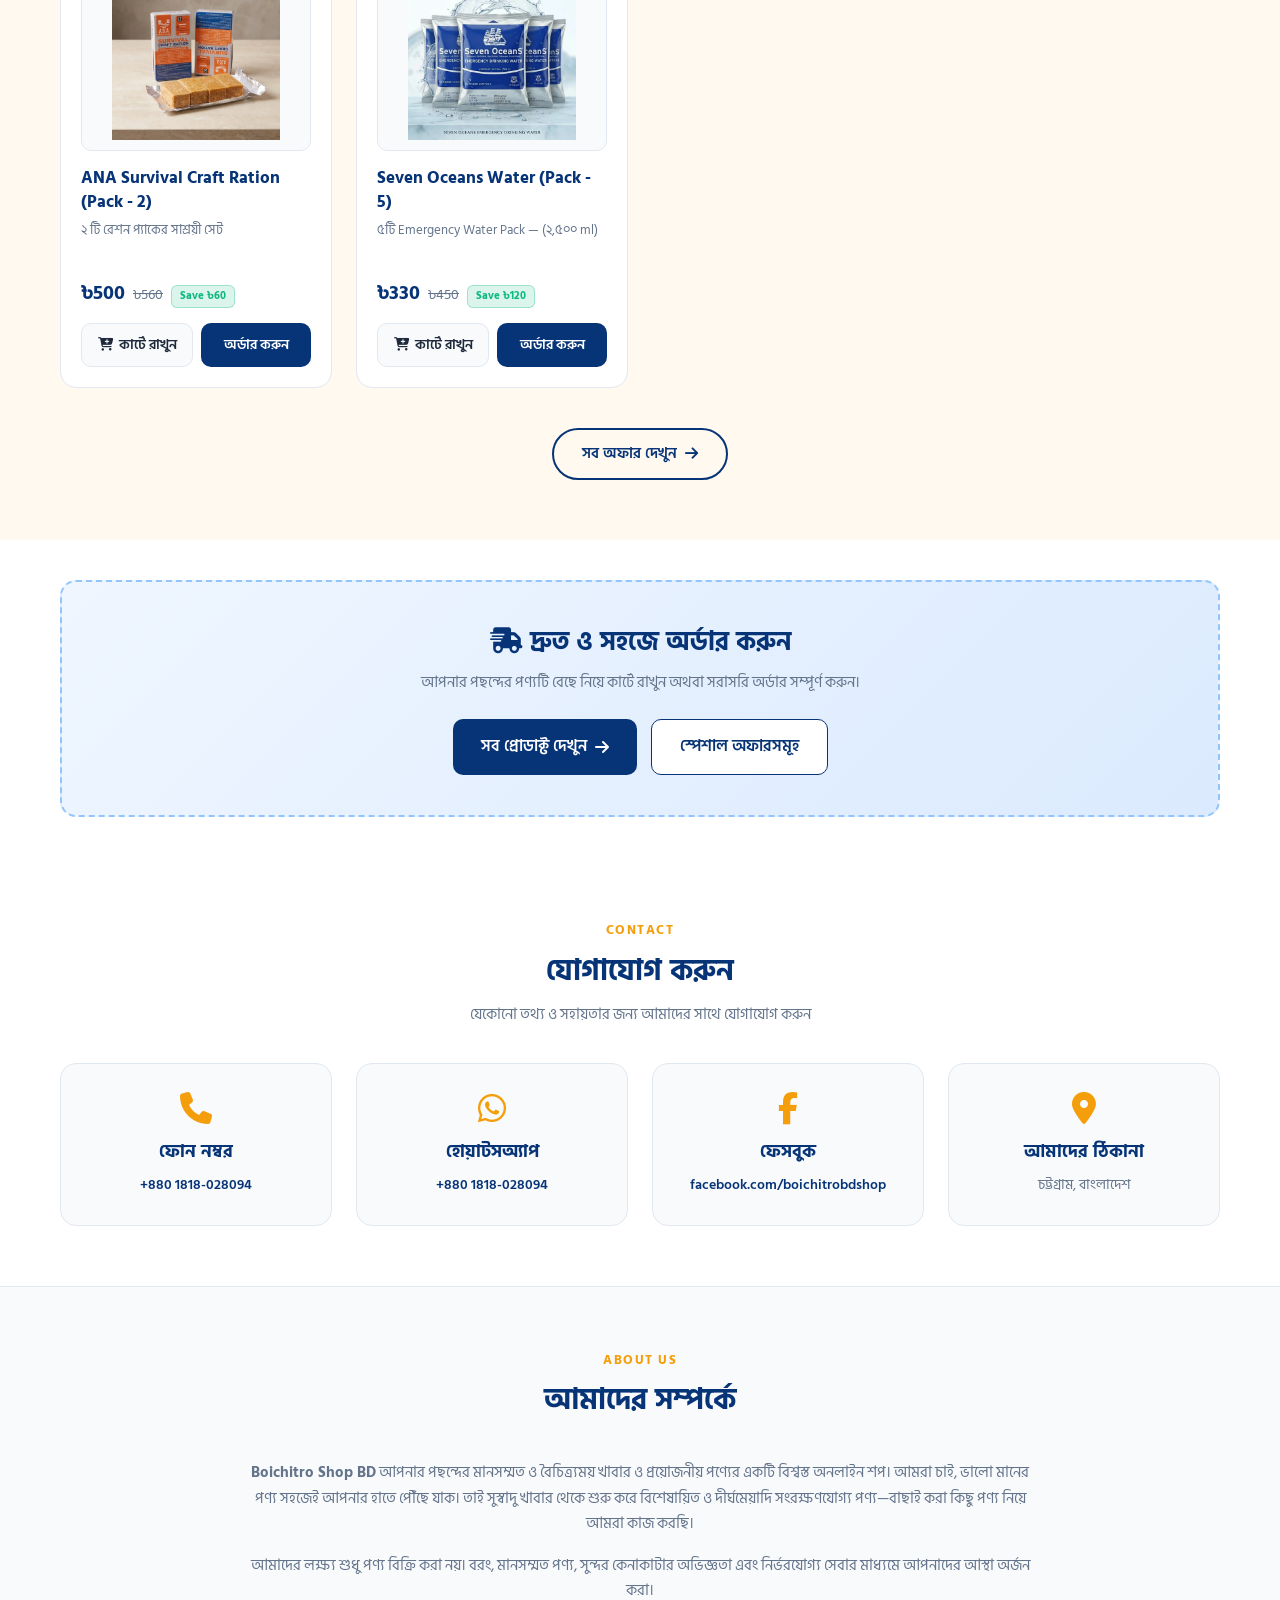
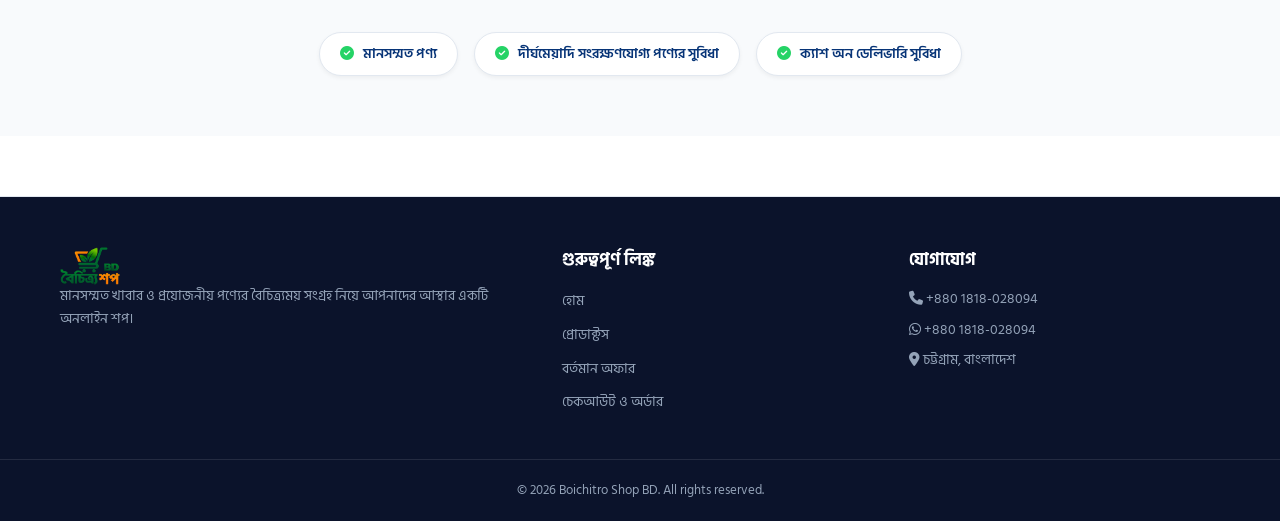
==== commit 54b4322f: "Update index.html" ====
--- a/index.html
+++ b/index.html
@@ -8,7 +8,7 @@
     <title>BoichitroShop | বৈচিত্র্য শপ BD – Online Shopping Bangladesh</title>
     <meta name="description" content="Boichitro Shop BD (বৈচিত্র্য শপ) – চট্টগ্রামভিত্তিক অনলাইন শপ। Seven Oceans Emergency Ration Biscuit, চিংড়ি বালাচাওসহ মানসম্মত পণ্য ক্যাশ অন ডেলিভারিতে সারা বাংলাদেশে।">
     <meta name="robots" content="index, follow, max-image-preview:large">
-    <link rel="canonical" href="https://boichitroshop.vercel.app/">
+    <link rel="canonical" href="https://www.boichitrobd.shop/">
     <meta property="og:type" content="website">
     <meta property="og:site_name" content="Boichitro Shop BD">
     <meta property="og:locale" content="bn_BD">
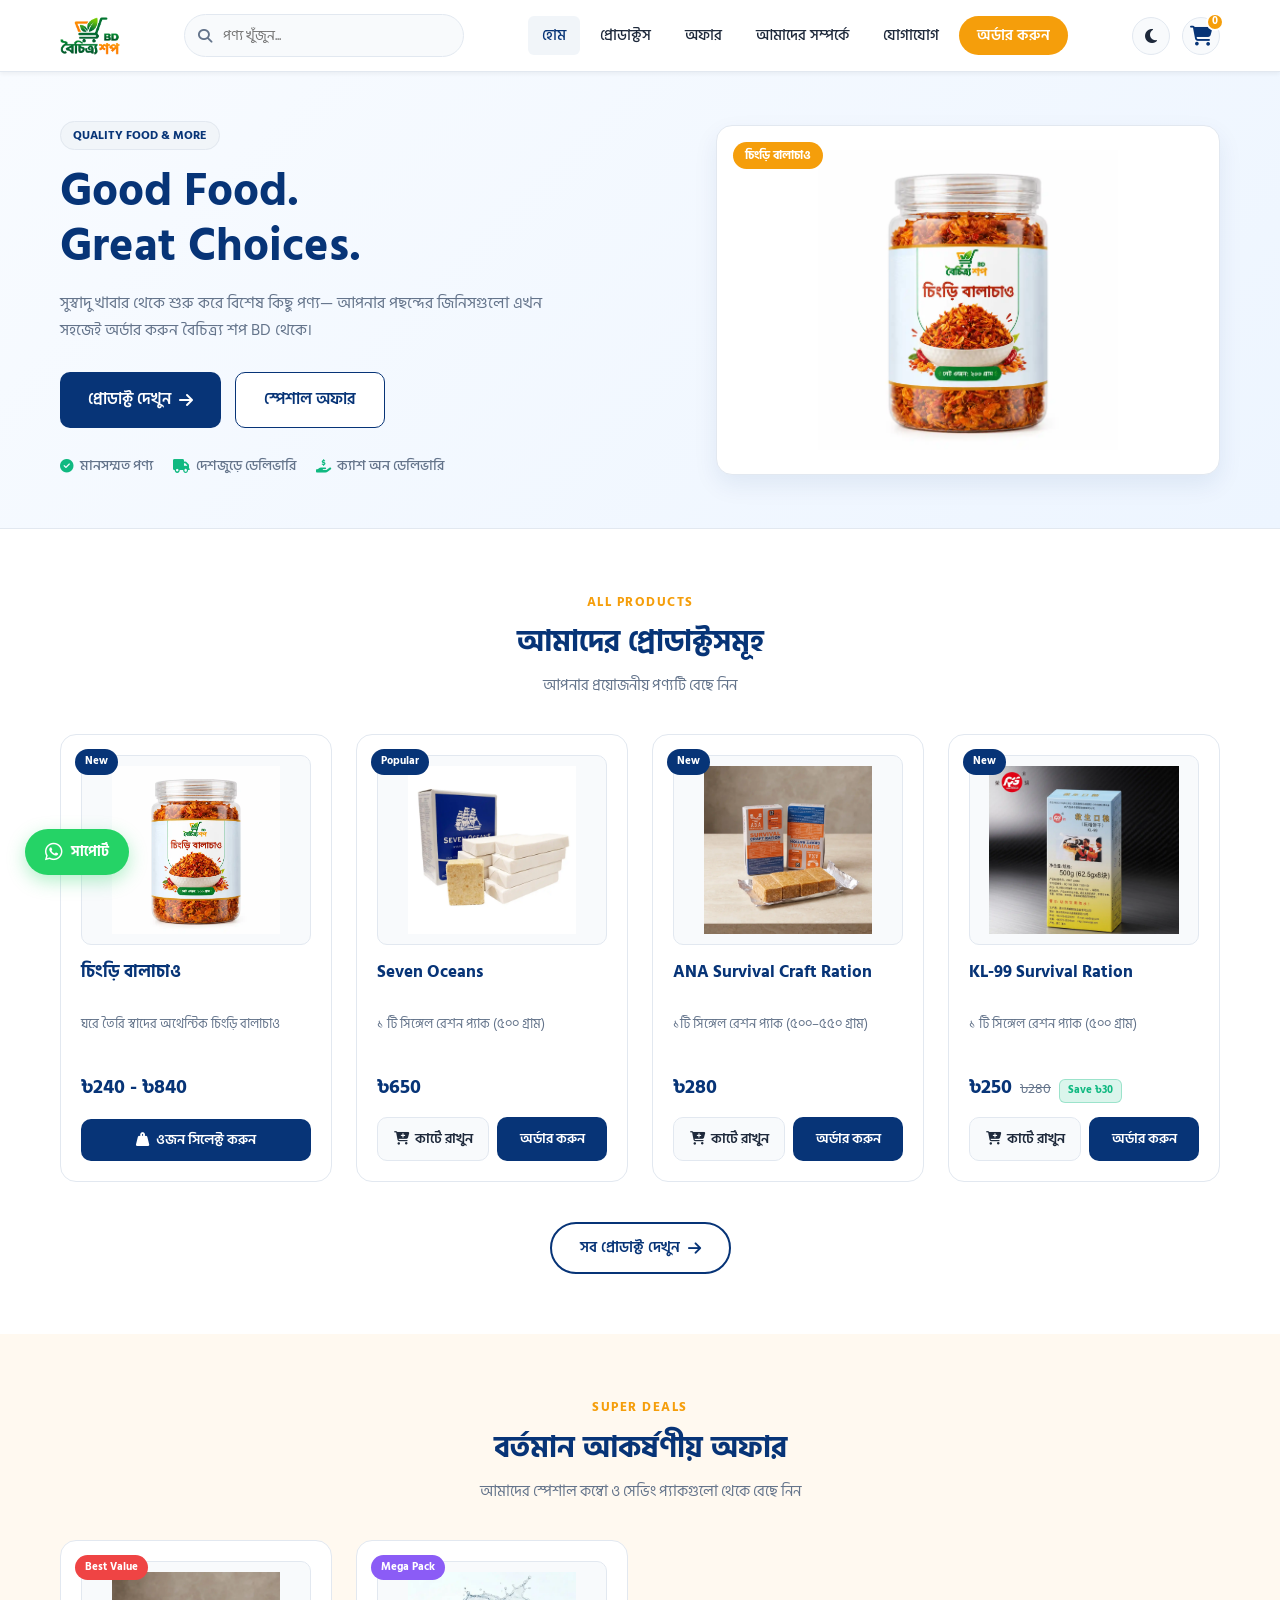
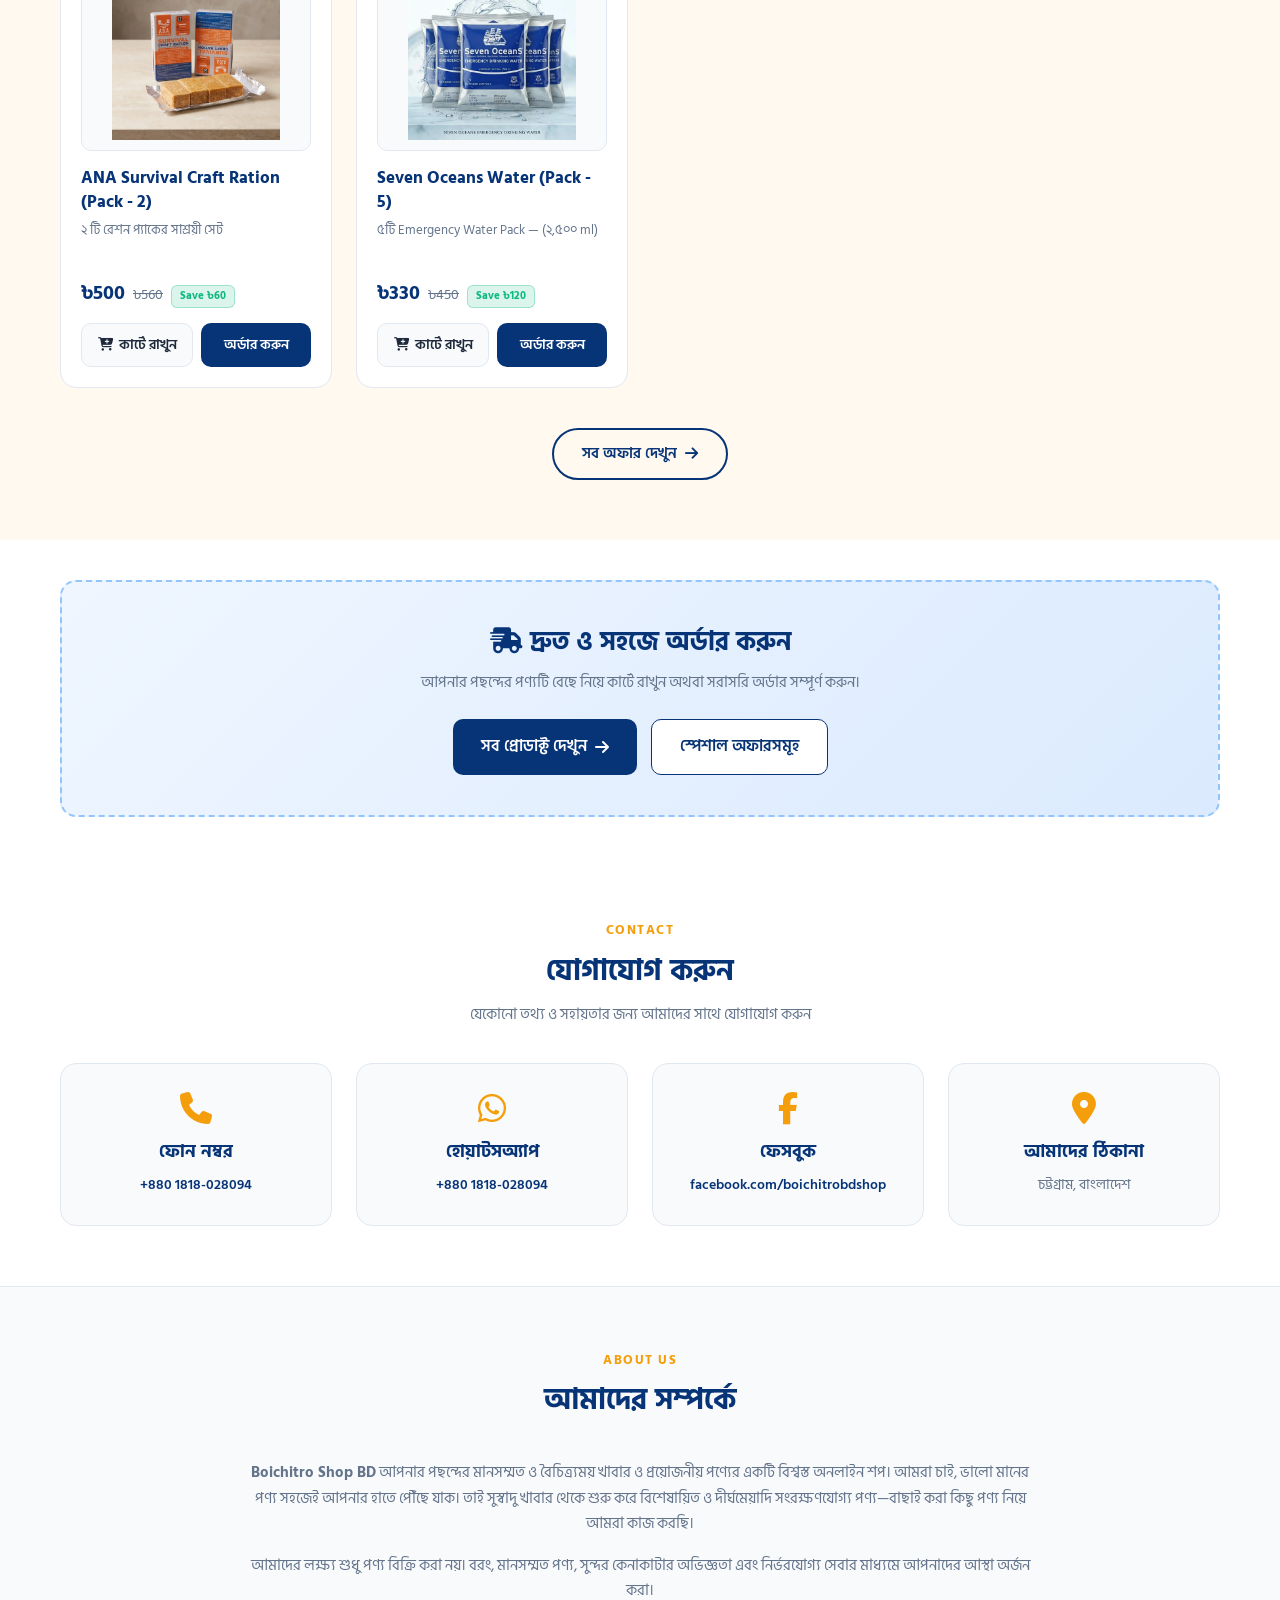
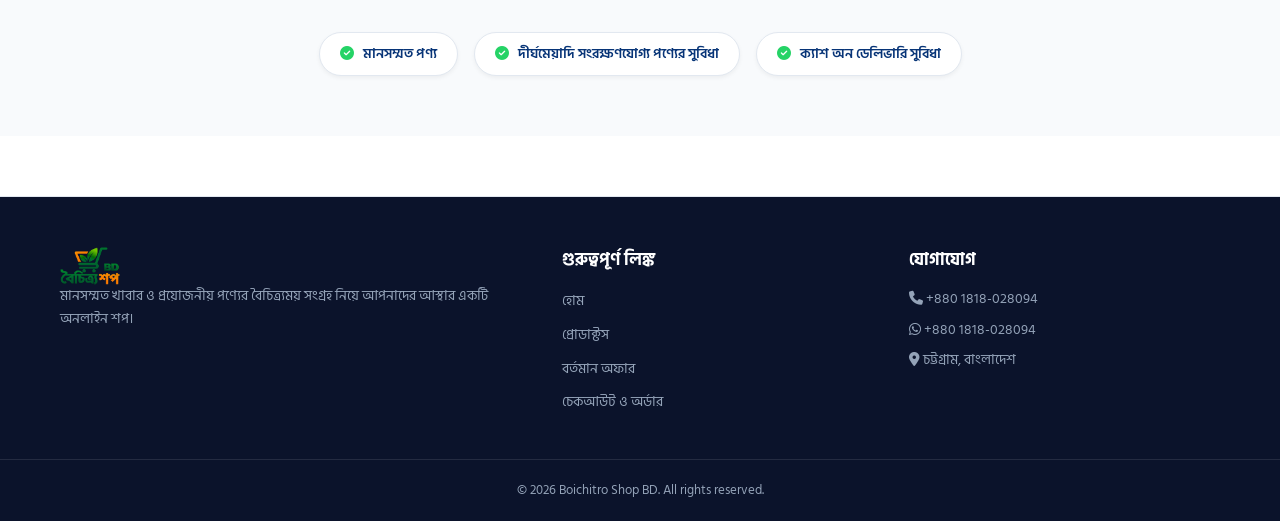
==== commit 12eff10c: "Add files via upload" ====
--- a/index.html
+++ b/index.html
@@ -14,13 +14,13 @@
     <meta property="og:locale" content="bn_BD">
     <meta property="og:title" content="BoichitroShop | বৈচিত্র্য শপ BD – Online Shopping Bangladesh">
     <meta property="og:description" content="Boichitro Shop BD (বৈচিত্র্য শপ) – চট্টগ্রামভিত্তিক অনলাইন শপ। Seven Oceans Emergency Ration Biscuit, চিংড়ি বালাচাওসহ মানসম্মত পণ্য ক্যাশ অন ডেলিভারিতে সারা বাংলাদেশে।">
-    <meta property="og:url" content="https://boichitroshop.vercel.app/">
-    <meta property="og:image" content="https://boichitroshop.vercel.app/image/Seven%20Oceans.jpg">
+    <meta property="og:url" content="https://www.boichitrobd.shop/">
+    <meta property="og:image" content="https://www.boichitrobd.shop/image/Seven%20Oceans.jpg">
     <meta property="og:image:alt" content="Boichitro Shop BD – Seven Oceans Emergency Food">
     <meta name="twitter:card" content="summary_large_image">
     <meta name="twitter:title" content="BoichitroShop | বৈচিত্র্য শপ BD – Online Shopping Bangladesh">
     <meta name="twitter:description" content="Boichitro Shop BD (বৈচিত্র্য শপ) – চট্টগ্রামভিত্তিক অনলাইন শপ। Seven Oceans Emergency Ration Biscuit, চিংড়ি বালাচাওসহ মানসম্মত পণ্য ক্যাশ অন ডেলিভারিতে সারা বাংলাদেশে।">
-    <meta name="twitter:image" content="https://boichitroshop.vercel.app/image/Seven%20Oceans.jpg">
+    <meta name="twitter:image" content="https://www.boichitrobd.shop/image/Seven%20Oceans.jpg">
     <link rel="icon" type="image/png" href="image/favicon.png">
     <link rel="preconnect" href="https://fonts.googleapis.com">
     <link rel="preconnect" href="https://fonts.gstatic.com" crossorigin>
@@ -45,7 +45,7 @@
   "@graph": [
     {
       "@type": "Organization",
-      "@id": "https://boichitroshop.vercel.app/#organization",
+      "@id": "https://www.boichitrobd.shop/#organization",
       "name": "Boichitro Shop BD",
       "alternateName": [
         "BoichitroShop",
@@ -53,7 +53,7 @@
         "বৈচিত্র্য শপ",
         "বৈচিত্র্য শপ BD"
       ],
-      "url": "https://boichitroshop.vercel.app/",
+      "url": "https://www.boichitrobd.shop/",
       "telephone": "+8801818028094",
       "address": {
         "@type": "PostalAddress",
@@ -70,8 +70,8 @@
     },
     {
       "@type": "WebSite",
-      "@id": "https://boichitroshop.vercel.app/#website",
-      "url": "https://boichitroshop.vercel.app/",
+      "@id": "https://www.boichitrobd.shop/#website",
+      "url": "https://www.boichitrobd.shop/",
       "name": "Boichitro Shop BD",
       "alternateName": [
         "BoichitroShop",
@@ -79,7 +79,7 @@
       ],
       "inLanguage": "bn-BD",
       "publisher": {
-        "@id": "https://boichitroshop.vercel.app/#organization"
+        "@id": "https://www.boichitrobd.shop/#organization"
       }
     }
   ]
